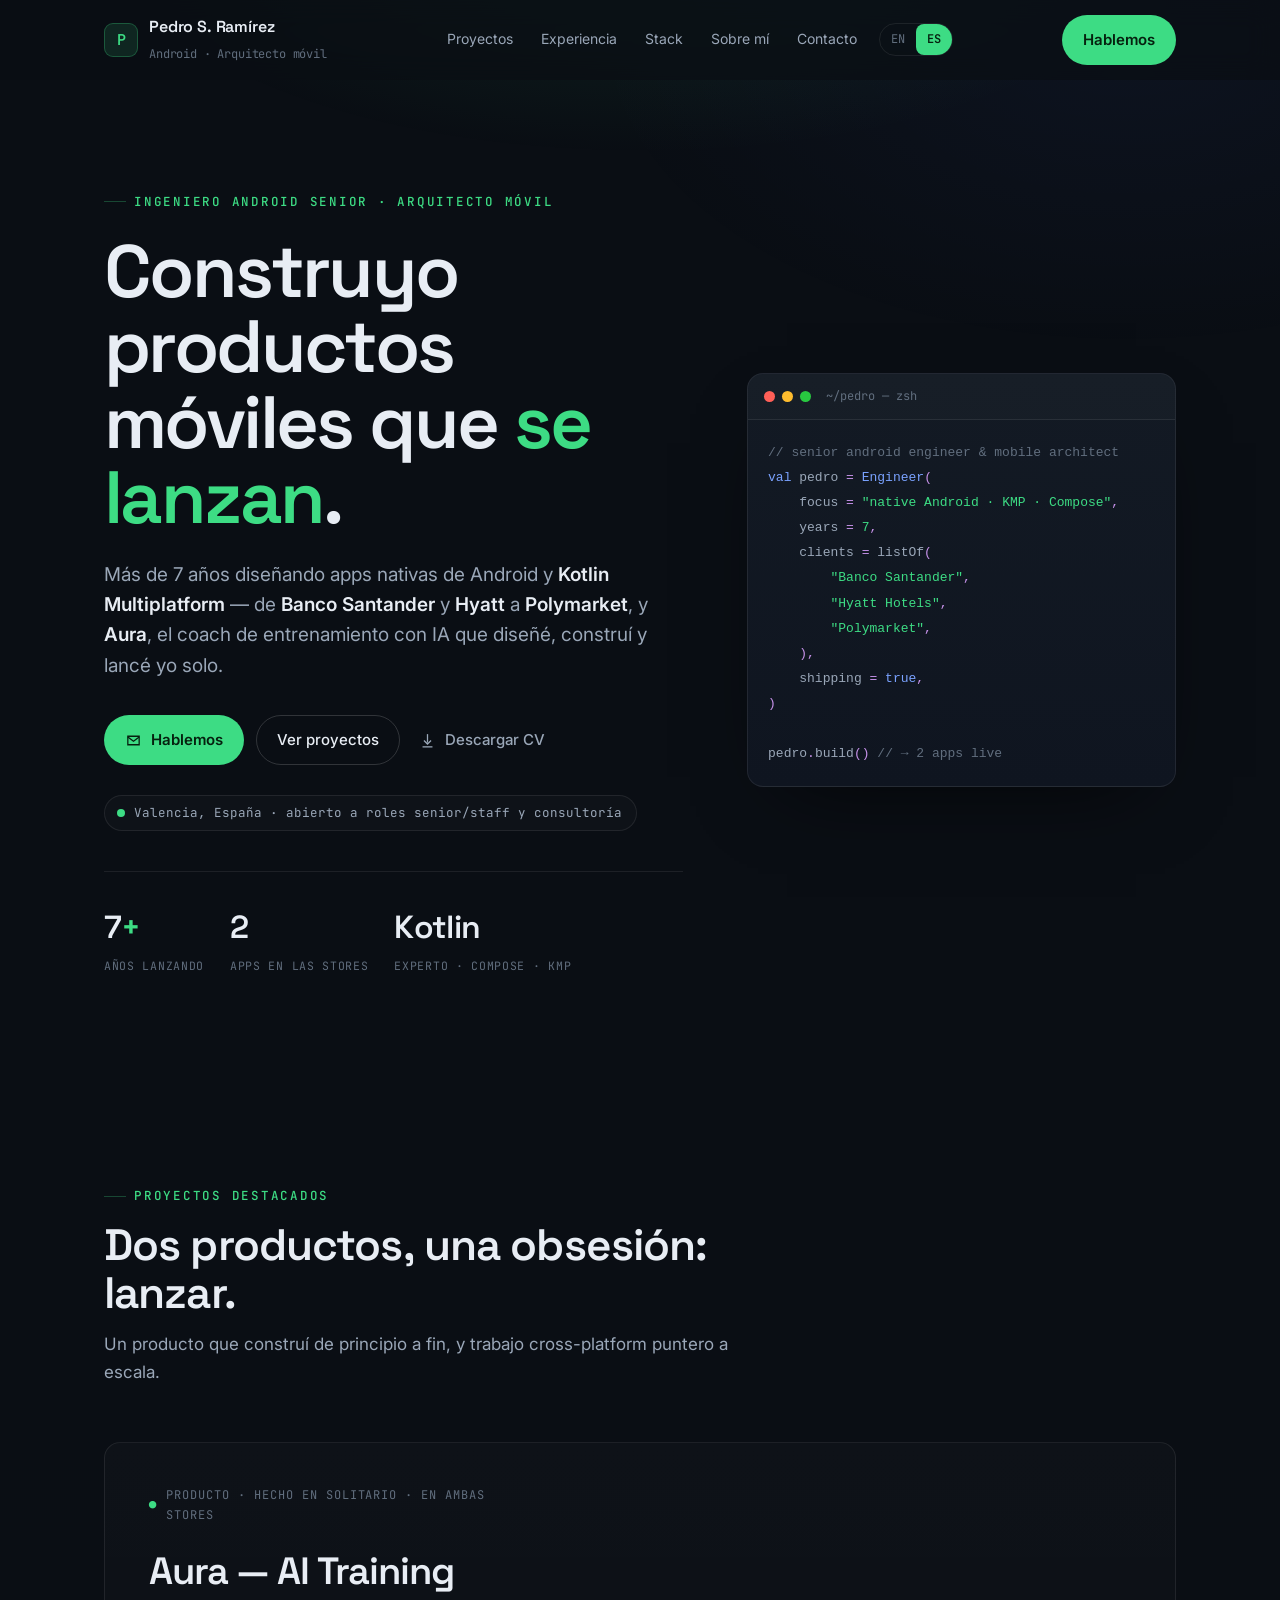
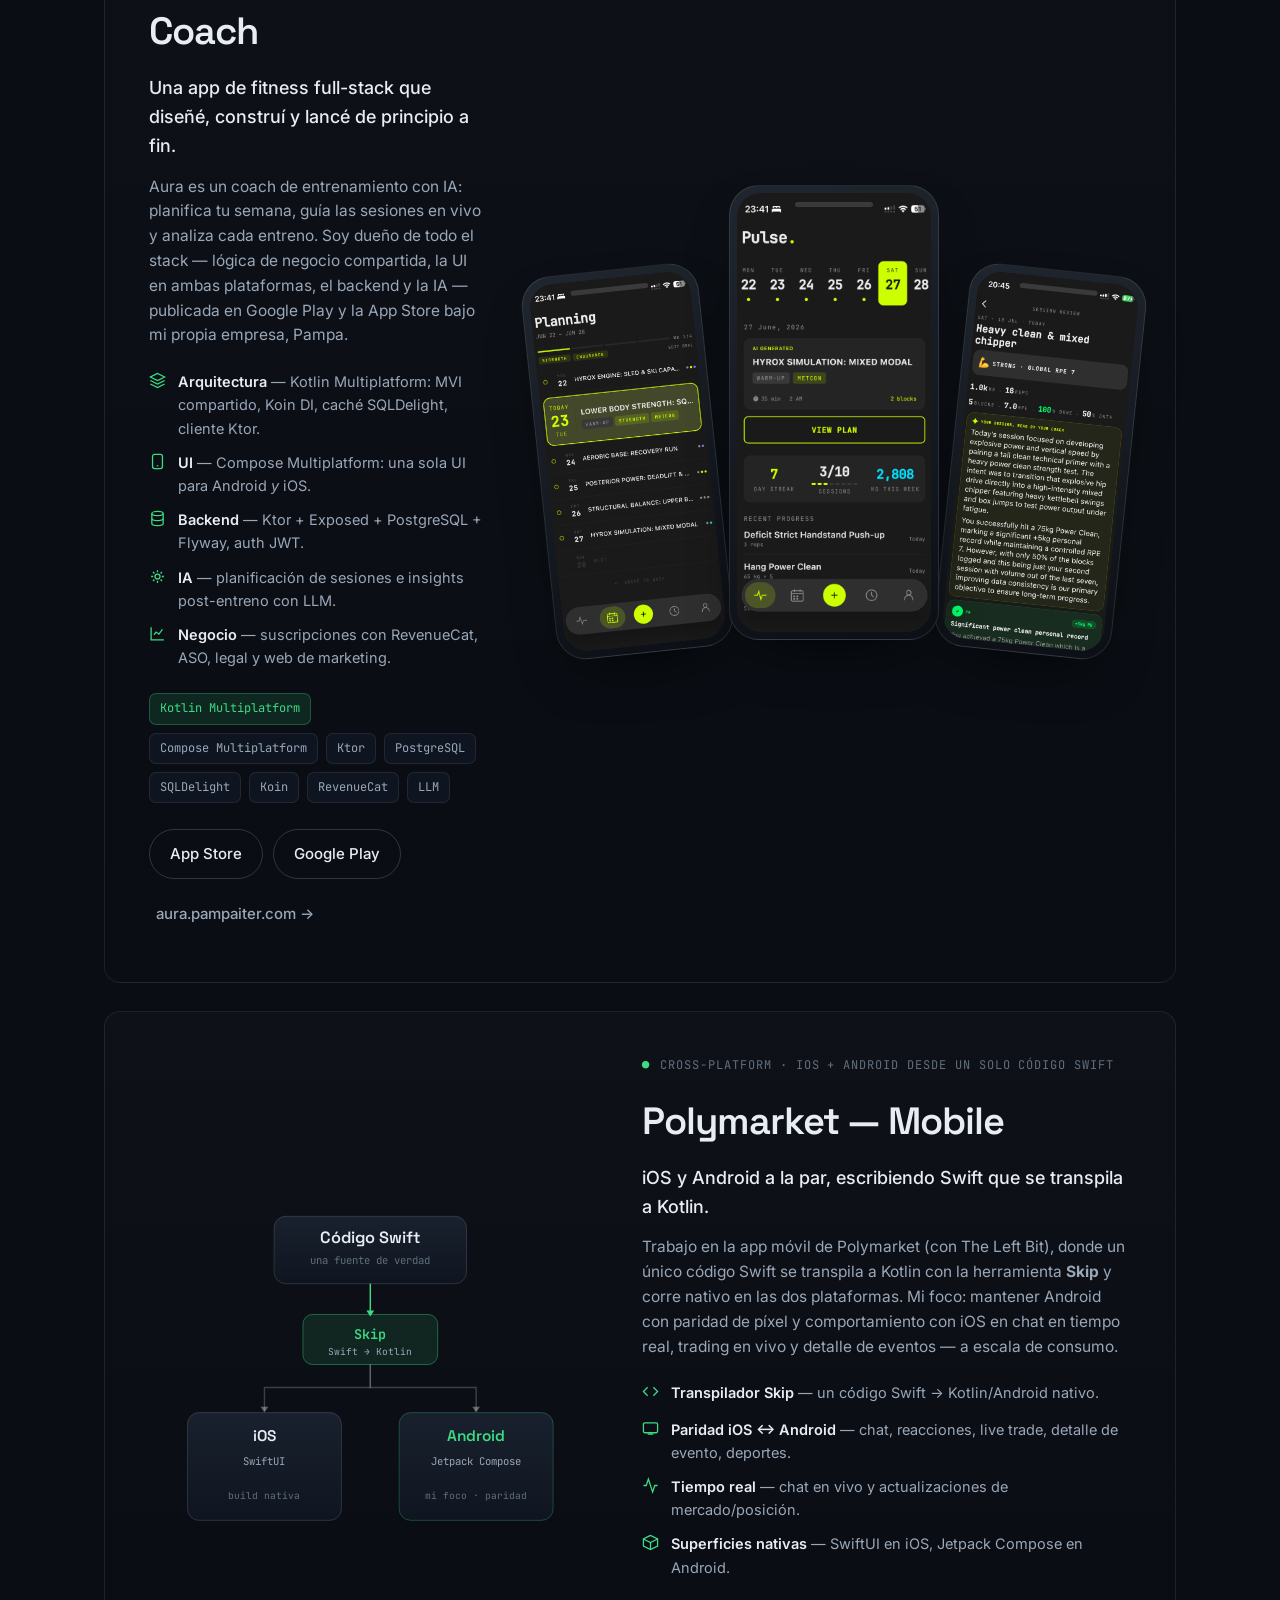
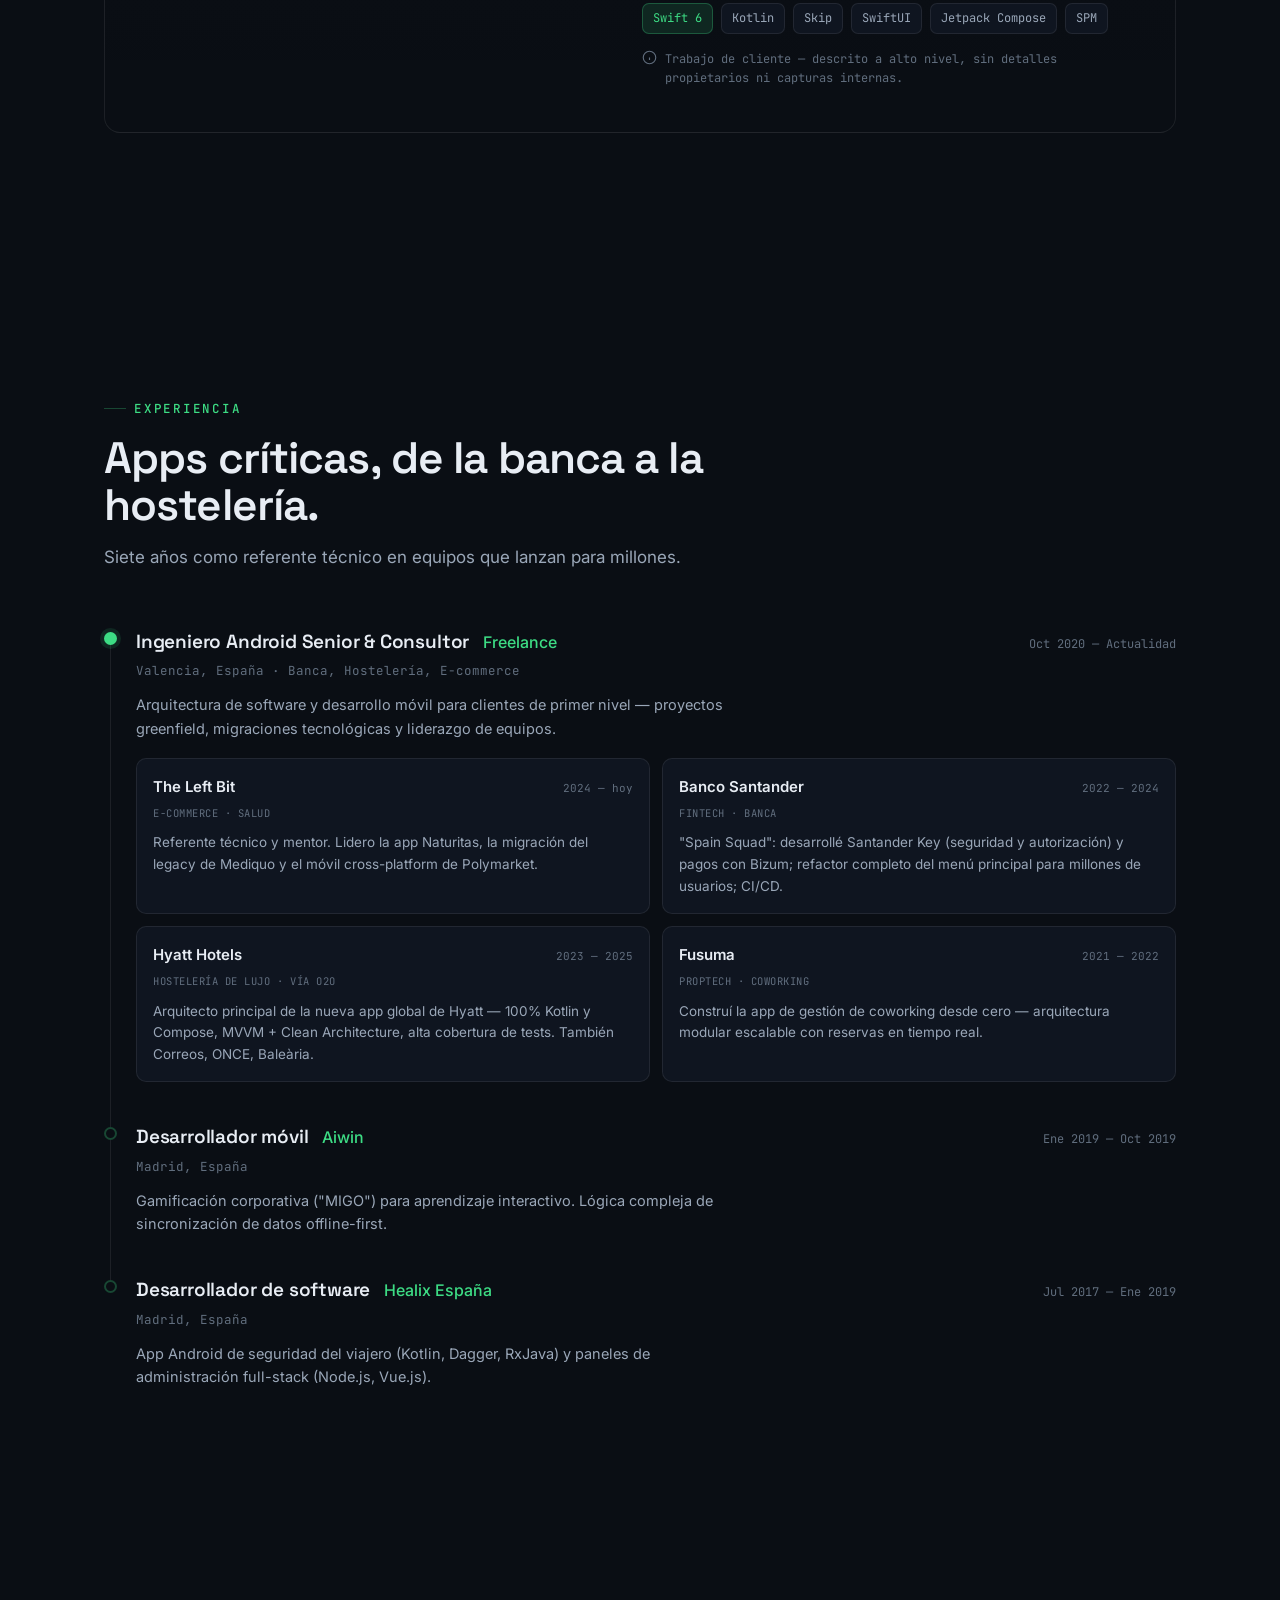
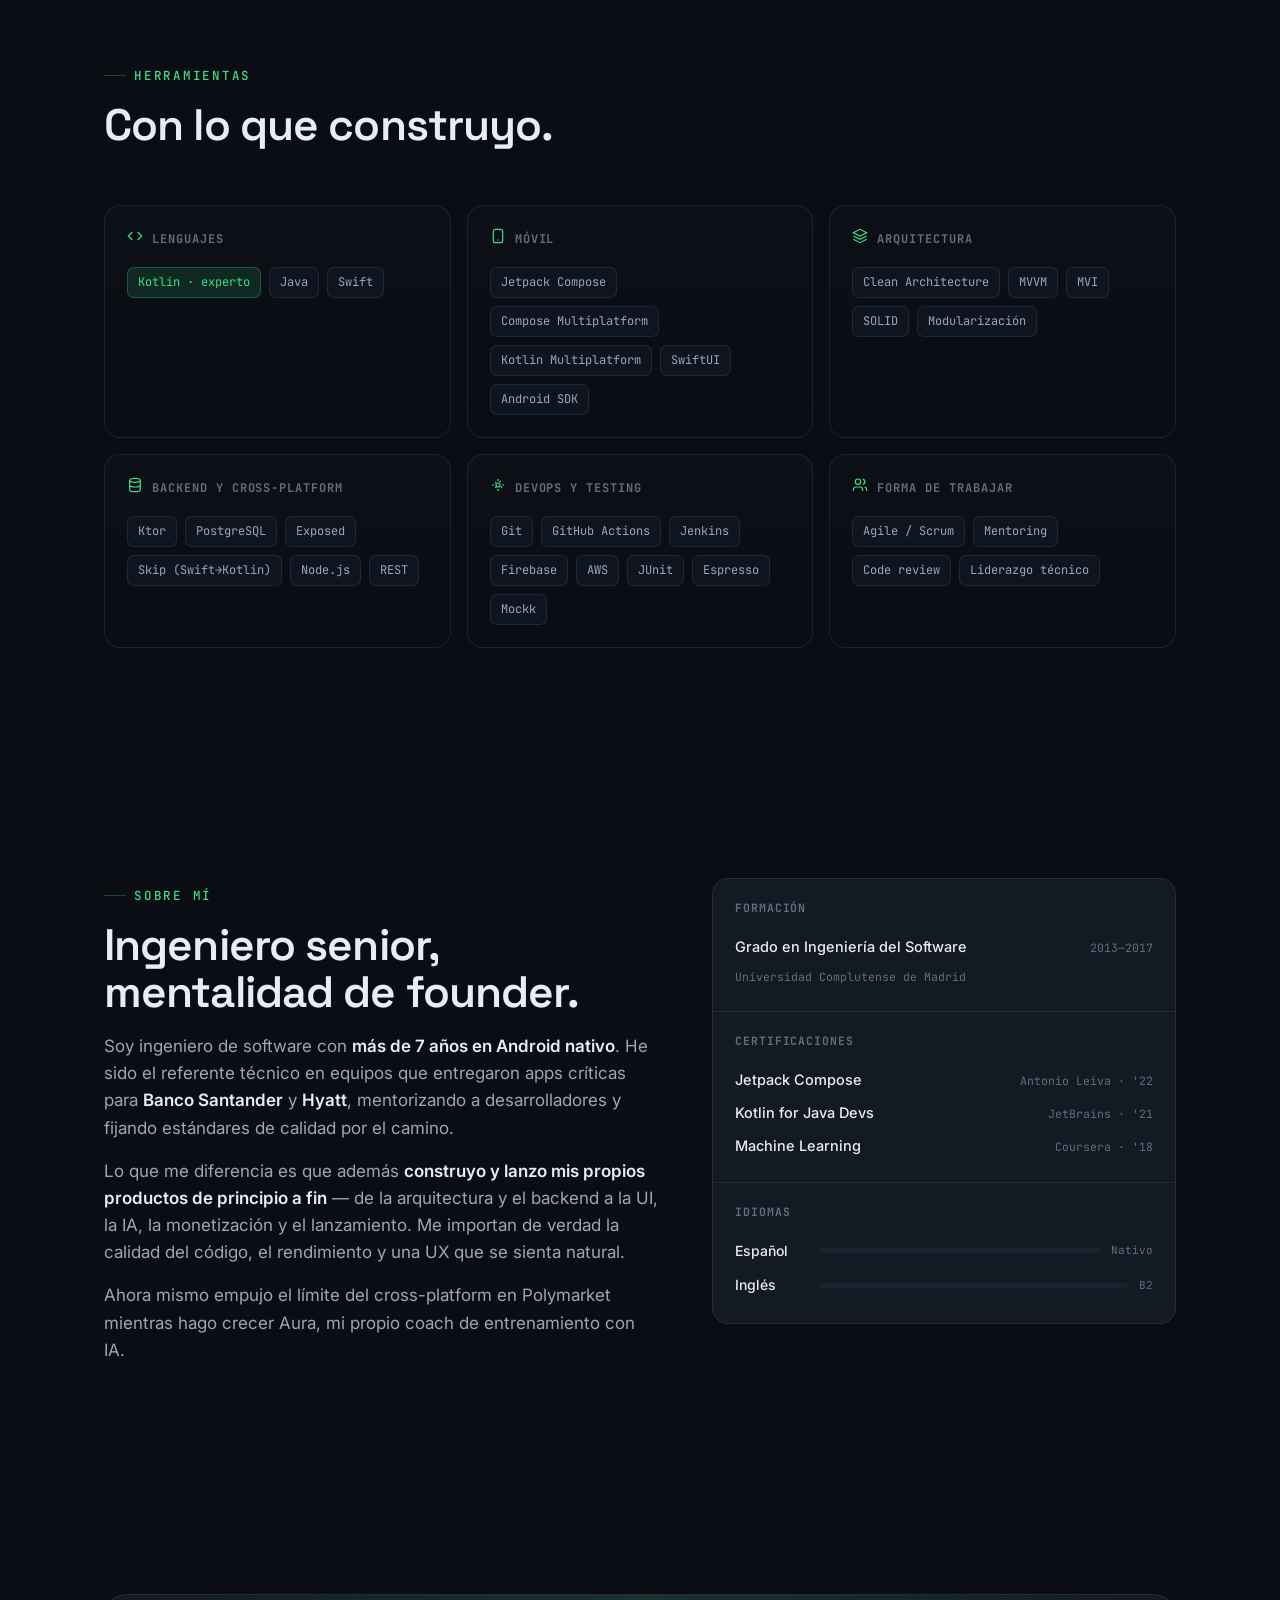
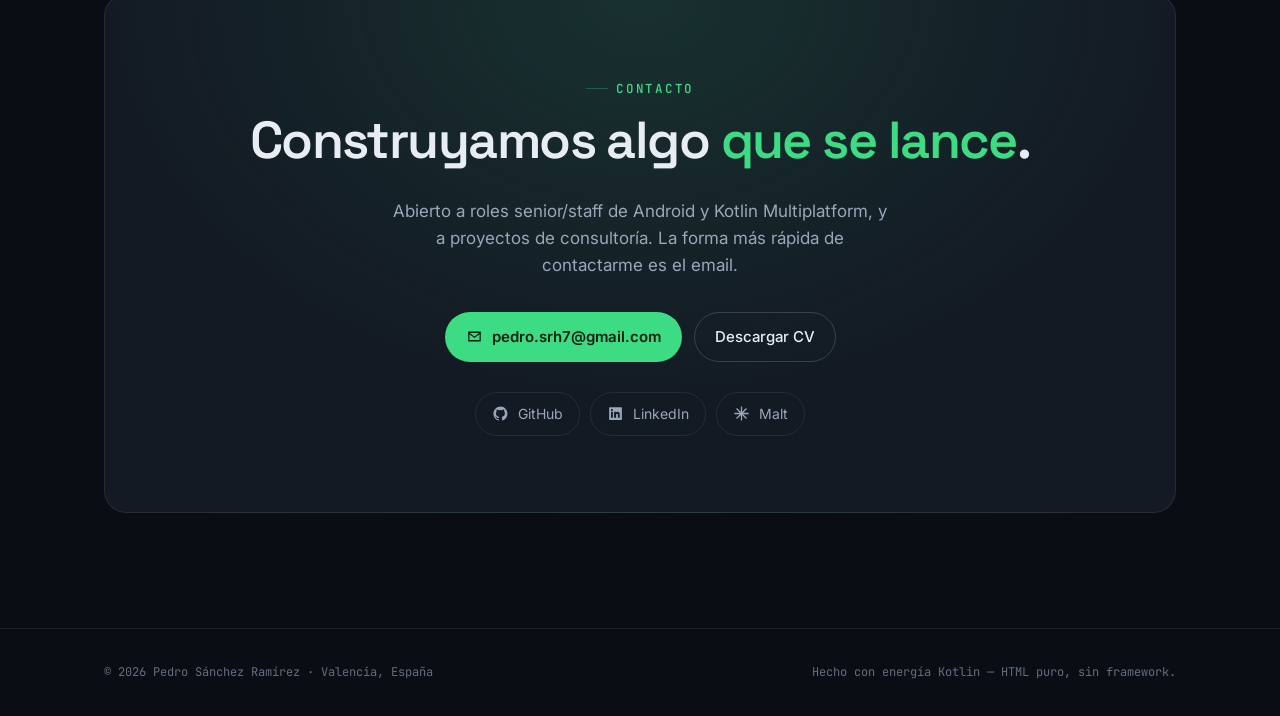
==== index.es.html @ 2f77651c "Pedro Sánchez Ramírez portfolio — bilingual EN/ES, static Co-Authored-By: Claude Opus 4.8 <noreply@a" ====
<!DOCTYPE html>
<html lang="es">
<head>
<meta charset="UTF-8" />
<meta name="viewport" content="width=device-width, initial-scale=1" />
<title>Pedro Sánchez Ramírez — Ingeniero Android Senior y Arquitecto Móvil</title>
<meta name="description" content="Ingeniero Android senior y arquitecto móvil con más de 7 años lanzando apps críticas para Banco Santander, Hyatt y Polymarket — y Aura, un coach de entrenamiento con IA construido y lanzado en solitario con Kotlin Multiplatform." />
<meta name="author" content="Pedro Sánchez Ramírez" />
<meta name="theme-color" content="#0A0E14" />
<link rel="canonical" href="https://pedro.pampaiter.com/index.es.html" />
<link rel="alternate" hreflang="en" href="https://pedro.pampaiter.com/" />
<link rel="alternate" hreflang="es" href="https://pedro.pampaiter.com/index.es.html" />
<link rel="alternate" hreflang="x-default" href="https://pedro.pampaiter.com/" />

<meta property="og:type" content="website" />
<meta property="og:title" content="Pedro Sánchez Ramírez — Ingeniero Android Senior y Arquitecto Móvil" />
<meta property="og:description" content="Más de 7 años lanzando apps nativas de Android y Kotlin Multiplatform — de Santander y Hyatt a Polymarket, y Aura, el coach con IA que construí en solitario." />
<meta property="og:url" content="https://pedro.pampaiter.com/index.es.html" />
<meta property="og:locale" content="es_ES" />
<meta property="og:locale:alternate" content="en_US" />
<meta name="twitter:card" content="summary_large_image" />
<meta name="twitter:title" content="Pedro Sánchez Ramírez — Ingeniero Android Senior y Arquitecto Móvil" />
<meta name="twitter:description" content="Más de 7 años lanzando apps nativas de Android y Kotlin Multiplatform. Ingeniero-founder detrás de Aura." />

<link rel="icon" href="data:image/svg+xml,%3Csvg xmlns='http://www.w3.org/2000/svg' viewBox='0 0 100 100'%3E%3Crect width='100' height='100' rx='24' fill='%230A0E14'/%3E%3Ctext x='50' y='70' font-family='monospace' font-size='60' font-weight='700' fill='%233DDC84' text-anchor='middle'%3EP%3C/text%3E%3C/svg%3E" />

<link rel="preconnect" href="https://fonts.googleapis.com" />
<link rel="preconnect" href="https://fonts.gstatic.com" crossorigin />
<link rel="stylesheet" href="assets/styles.css" />

<script type="application/ld+json">
{
  "@context": "https://schema.org",
  "@type": "Person",
  "name": "Pedro Sánchez Ramírez",
  "jobTitle": "Ingeniero Android Senior y Arquitecto Móvil",
  "url": "https://pedro.pampaiter.com/",
  "email": "pedro.srh7@gmail.com",
  "address": { "@type": "PostalAddress", "addressLocality": "Valencia", "addressCountry": "ES" },
  "sameAs": [
    "https://github.com/pedrosr7",
    "https://www.linkedin.com/in/pedro-s%C3%A1nchez-ram%C3%ADrez-b98422159/",
    "https://www.malt.com/profile/pedrosanchezramirez"
  ],
  "knowsAbout": ["Kotlin","Jetpack Compose","Kotlin Multiplatform","Android","Clean Architecture","Ktor"],
  "alumniOf": "Universidad Complutense de Madrid"
}
</script>
</head>
<body>

<!-- ============ NAV ============ -->
<header class="nav" id="nav">
  <div class="nav-inner">
    <a class="brand" href="#top" aria-label="Pedro Sánchez Ramírez — inicio">
      <span class="monogram">P</span>
      <span>Pedro&nbsp;S.&nbsp;Ramírez <br><span class="sub">Android · Arquitecto móvil</span></span>
    </a>
    <nav class="nav-links" id="navLinks" aria-label="Principal">
      <a href="#work">Proyectos</a>
      <a href="#experience">Experiencia</a>
      <a href="#skills">Stack</a>
      <a href="#about">Sobre mí</a>
      <a href="#contact">Contacto</a>
      <div class="lang-toggle" role="group" aria-label="Idioma">
        <a href="index.html">EN</a>
        <a href="index.es.html" class="active" aria-current="true">ES</a>
      </div>
    </nav>
    <div class="nav-cta">
      <a href="#contact" class="btn btn-primary">Hablemos</a>
      <button class="menu-btn" id="menuBtn" aria-label="Menú" aria-expanded="false" aria-controls="navLinks">
        <svg viewBox="0 0 24 24" width="24" height="24" fill="none" stroke="currentColor" stroke-width="1.8"><line x1="4" y1="7" x2="20" y2="7"/><line x1="4" y1="12" x2="20" y2="12"/><line x1="4" y1="17" x2="20" y2="17"/></svg>
      </button>
    </div>
  </div>
</header>

<main id="top">

<!-- ============ HERO ============ -->
<section class="hero container" id="hero">
  <div class="hero-grid">
    <div class="hero-copy">
      <span class="eyebrow reveal">Ingeniero Android Senior · Arquitecto móvil</span>
      <h1 class="reveal">Construyo productos móviles que <span class="accent">se lanzan</span>.</h1>
      <p class="hero-lead reveal">
        Más de 7 años diseñando apps nativas de Android y <strong>Kotlin Multiplatform</strong> —
        de <strong>Banco Santander</strong> y <strong>Hyatt</strong> a <strong>Polymarket</strong>,
        y <strong>Aura</strong>, el coach de entrenamiento con IA que diseñé, construí y lancé yo solo.
      </p>
      <div class="hero-actions reveal">
        <a href="#contact" class="btn btn-primary">
          <svg viewBox="0 0 24 24" fill="none" stroke="currentColor" stroke-width="1.8"><path d="M4 6h16v12H4z"/><path d="m4 7 8 6 8-6"/></svg>
          Hablemos
        </a>
        <a href="#work" class="btn btn-ghost">Ver proyectos</a>
        <a href="assets/pedro-sanchez-ramirez-cv.pdf" class="btn btn-text" target="_blank" rel="noopener">
          <svg viewBox="0 0 24 24" fill="none" stroke="currentColor" stroke-width="1.8"><path d="M12 3v12"/><path d="m7 12 5 5 5-5"/><path d="M5 21h14"/></svg>
          Descargar CV
        </a>
      </div>
      <div class="hero-meta reveal">
        <span class="status-chip"><span class="status-dot"></span> Valencia, España · abierto a roles senior/staff y consultoría</span>
      </div>
      <div class="stat-row reveal">
        <div class="stat"><div class="num">7<span class="u">+</span></div><div class="lbl">Años lanzando</div></div>
        <div class="stat"><div class="num">2</div><div class="lbl">Apps en las stores</div></div>
        <div class="stat"><div class="num">Kotlin</div><div class="lbl">Experto · Compose · KMP</div></div>
      </div>
    </div>

    <div class="hero-visual reveal">
      <div class="hero-card">
        <div class="bar"><i></i><i></i><i></i><span>~/pedro — zsh</span></div>
        <pre><code><span class="c">// senior android engineer &amp; mobile architect</span>
<span class="k">val</span> pedro <span class="p">=</span> <span class="k">Engineer</span><span class="p">(</span>
    focus <span class="p">=</span> <span class="s">"native Android · KMP · Compose"</span><span class="p">,</span>
    years <span class="p">=</span> <span class="s">7</span><span class="p">,</span>
    clients <span class="p">=</span> listOf<span class="p">(</span>
        <span class="s">"Banco Santander"</span><span class="p">,</span>
        <span class="s">"Hyatt Hotels"</span><span class="p">,</span>
        <span class="s">"Polymarket"</span><span class="p">,</span>
    <span class="p">)</span><span class="p">,</span>
    shipping <span class="p">=</span> <span class="k">true</span><span class="p">,</span>
<span class="p">)</span>

pedro<span class="p">.</span>build<span class="p">()</span> <span class="c">// → 2 apps live</span></code></pre>
      </div>
    </div>
  </div>
</section>

<!-- ============ WORK ============ -->
<section id="work" class="container">
  <div class="section-head reveal">
    <span class="eyebrow">Proyectos destacados</span>
    <h2 class="section-title">Dos productos, una obsesión: lanzar.</h2>
    <p class="section-subtitle">Un producto que construí de principio a fin, y trabajo cross-platform puntero a escala.</p>
  </div>

  <!-- Aura -->
  <article class="project reveal">
    <div class="project-grid">
      <div class="project-copy">
        <div class="project-label"><span class="badge">●</span> Producto · Hecho en solitario · En ambas stores</div>
        <h3>Aura — AI Training Coach</h3>
        <p class="oneliner">Una app de fitness full-stack que diseñé, construí y lancé de principio a fin.</p>
        <p class="body">
          Aura es un coach de entrenamiento con IA: planifica tu semana, guía las sesiones en vivo y
          analiza cada entreno. Soy dueño de todo el stack — lógica de negocio compartida, la UI en
          ambas plataformas, el backend y la IA — publicada en Google Play y la App Store bajo mi
          propia empresa, Pampa.
        </p>
        <ul class="highlights">
          <li><span class="ic"><svg viewBox="0 0 24 24" fill="none" stroke="currentColor" stroke-width="1.8"><path d="M12 2 2 7l10 5 10-5-10-5Z"/><path d="m2 17 10 5 10-5"/><path d="m2 12 10 5 10-5"/></svg></span><span><b>Arquitectura</b> — Kotlin Multiplatform: MVI compartido, Koin DI, caché SQLDelight, cliente Ktor.</span></li>
          <li><span class="ic"><svg viewBox="0 0 24 24" fill="none" stroke="currentColor" stroke-width="1.8"><rect x="5" y="2" width="14" height="20" rx="3"/><path d="M11 18h2"/></svg></span><span><b>UI</b> — Compose Multiplatform: una sola UI para Android <em>y</em> iOS.</span></li>
          <li><span class="ic"><svg viewBox="0 0 24 24" fill="none" stroke="currentColor" stroke-width="1.8"><ellipse cx="12" cy="5" rx="8" ry="3"/><path d="M4 5v14c0 1.7 3.6 3 8 3s8-1.3 8-3V5"/><path d="M4 12c0 1.7 3.6 3 8 3s8-1.3 8-3"/></svg></span><span><b>Backend</b> — Ktor + Exposed + PostgreSQL + Flyway, auth JWT.</span></li>
          <li><span class="ic"><svg viewBox="0 0 24 24" fill="none" stroke="currentColor" stroke-width="1.8"><path d="M12 3v3m0 12v3M3 12h3m12 0h3M5.6 5.6l2.1 2.1m8.6 8.6 2.1 2.1m0-12.8-2.1 2.1M7.7 16.3l-2.1 2.1"/><circle cx="12" cy="12" r="3.5"/></svg></span><span><b>IA</b> — planificación de sesiones e insights post-entreno con LLM.</span></li>
          <li><span class="ic"><svg viewBox="0 0 24 24" fill="none" stroke="currentColor" stroke-width="1.8"><path d="M3 3v18h18"/><path d="m7 14 3-4 4 3 5-7"/></svg></span><span><b>Negocio</b> — suscripciones con RevenueCat, ASO, legal y web de marketing.</span></li>
        </ul>
        <div class="tags">
          <span class="tag tag--accent">Kotlin Multiplatform</span>
          <span class="tag">Compose Multiplatform</span>
          <span class="tag">Ktor</span>
          <span class="tag">PostgreSQL</span>
          <span class="tag">SQLDelight</span>
          <span class="tag">Koin</span>
          <span class="tag">RevenueCat</span>
          <span class="tag">LLM</span>
        </div>
        <div class="project-links">
          <a class="btn btn-ghost" href="https://apps.apple.com/us/app/aura-ai-training-coach/id6773849897" target="_blank" rel="noopener">App Store</a>
          <a class="btn btn-ghost" href="https://play.google.com/store/apps/details?id=com.pampa.aura" target="_blank" rel="noopener">Google Play</a>
          <a class="btn btn-text" href="https://aura.pampaiter.com" target="_blank" rel="noopener">aura.pampaiter.com →</a>
        </div>
      </div>
      <div class="project-visual">
        <div class="phones">
          <div class="phone"><img src="assets/captures/aura-planning.png" alt="Pantalla de planificación semanal de Aura" loading="lazy" width="1125" height="2436" /></div>
          <div class="phone"><img src="assets/captures/aura-pulse.png" alt="Pantalla de inicio diario de Aura" loading="lazy" width="1125" height="2436" /></div>
          <div class="phone"><img src="assets/captures/aura-insights.png" alt="Pantalla de análisis de sesión con IA de Aura" loading="lazy" width="1125" height="2436" /></div>
        </div>
      </div>
    </div>
  </article>

  <!-- Polymarket -->
  <article class="project project--reverse reveal">
    <div class="project-grid">
      <div class="project-copy">
        <div class="project-label"><span class="badge">●</span> Cross-platform · iOS + Android desde un solo código Swift</div>
        <h3>Polymarket — Mobile</h3>
        <p class="oneliner">iOS y Android a la par, escribiendo Swift que se transpila a Kotlin.</p>
        <p class="body">
          Trabajo en la app móvil de Polymarket (con The Left Bit), donde un único código Swift se
          transpila a Kotlin con la herramienta <b>Skip</b> y corre nativo en las dos plataformas.
          Mi foco: mantener Android con paridad de píxel y comportamiento con iOS en chat en tiempo
          real, trading en vivo y detalle de eventos — a escala de consumo.
        </p>
        <ul class="highlights">
          <li><span class="ic"><svg viewBox="0 0 24 24" fill="none" stroke="currentColor" stroke-width="1.8"><path d="m8 6-6 6 6 6"/><path d="m16 6 6 6-6 6"/></svg></span><span><b>Transpilador Skip</b> — un código Swift → Kotlin/Android nativo.</span></li>
          <li><span class="ic"><svg viewBox="0 0 24 24" fill="none" stroke="currentColor" stroke-width="1.8"><rect x="2" y="4" width="20" height="14" rx="2"/><path d="M8 20h8M12 18v2"/></svg></span><span><b>Paridad iOS ↔ Android</b> — chat, reacciones, live trade, detalle de evento, deportes.</span></li>
          <li><span class="ic"><svg viewBox="0 0 24 24" fill="none" stroke="currentColor" stroke-width="1.8"><path d="M22 12h-4l-3 9L9 3l-3 9H2"/></svg></span><span><b>Tiempo real</b> — chat en vivo y actualizaciones de mercado/posición.</span></li>
          <li><span class="ic"><svg viewBox="0 0 24 24" fill="none" stroke="currentColor" stroke-width="1.8"><path d="M12 2 2 7v10l10 5 10-5V7L12 2Z"/><path d="M12 22V12M2 7l10 5 10-5"/></svg></span><span><b>Superficies nativas</b> — SwiftUI en iOS, Jetpack Compose en Android.</span></li>
        </ul>
        <div class="tags">
          <span class="tag tag--accent">Swift 6</span>
          <span class="tag">Kotlin</span>
          <span class="tag">Skip</span>
          <span class="tag">SwiftUI</span>
          <span class="tag">Jetpack Compose</span>
          <span class="tag">SPM</span>
        </div>
        <div class="note-inline">
          <span class="ic"><svg viewBox="0 0 24 24" fill="none" stroke="currentColor" stroke-width="1.8"><circle cx="12" cy="12" r="10"/><path d="M12 16v-4M12 8h.01"/></svg></span>
          <span>Trabajo de cliente — descrito a alto nivel, sin detalles propietarios ni capturas internas.</span>
        </div>
      </div>
      <div class="project-visual">
        <div class="pipeline">
          <svg viewBox="0 0 460 360" xmlns="http://www.w3.org/2000/svg" role="img" aria-label="Diagrama: un único código Swift transpilado por Skip a apps nativas de iOS y Android">
            <defs>
              <linearGradient id="g1" x1="0" y1="0" x2="0" y2="1">
                <stop offset="0" stop-color="#19212E"/><stop offset="1" stop-color="#0F1520"/>
              </linearGradient>
            </defs>
            <rect x="130" y="18" width="200" height="70" rx="12" fill="url(#g1)" stroke="rgba(255,255,255,0.14)"/>
            <text x="230" y="46" text-anchor="middle" fill="#E8EDF4" font-family="'Space Grotesk',sans-serif" font-weight="600" font-size="17">Código Swift</text>
            <text x="230" y="68" text-anchor="middle" fill="#616E7E" font-family="'JetBrains Mono',monospace" font-size="11">una fuente de verdad</text>
            <line x1="230" y1="88" x2="230" y2="120" stroke="#3DDC84" stroke-width="1.5"/>
            <path d="M226 116l4 6 4-6z" fill="#3DDC84"/>
            <rect x="160" y="120" width="140" height="52" rx="10" fill="rgba(61,220,132,0.10)" stroke="rgba(61,220,132,0.4)"/>
            <text x="230" y="145" text-anchor="middle" fill="#3DDC84" font-family="'JetBrains Mono',monospace" font-weight="600" font-size="14">Skip</text>
            <text x="230" y="162" text-anchor="middle" fill="#9AA7B8" font-family="'JetBrains Mono',monospace" font-size="10">Swift → Kotlin</text>
            <path d="M230 172 V196 H120 V220" fill="none" stroke="rgba(255,255,255,0.2)" stroke-width="1.5"/>
            <path d="M230 172 V196 H340 V220" fill="none" stroke="rgba(255,255,255,0.2)" stroke-width="1.5"/>
            <path d="M116 216l4 6 4-6z" fill="rgba(255,255,255,0.35)"/>
            <path d="M336 216l4 6 4-6z" fill="rgba(255,255,255,0.35)"/>
            <rect x="40" y="222" width="160" height="112" rx="12" fill="url(#g1)" stroke="rgba(255,255,255,0.14)"/>
            <text x="120" y="252" text-anchor="middle" fill="#E8EDF4" font-family="'Space Grotesk',sans-serif" font-weight="600" font-size="16">iOS</text>
            <text x="120" y="276" text-anchor="middle" fill="#9AA7B8" font-family="'JetBrains Mono',monospace" font-size="11">SwiftUI</text>
            <text x="120" y="312" text-anchor="middle" fill="#616E7E" font-family="'JetBrains Mono',monospace" font-size="10">build nativa</text>
            <rect x="260" y="222" width="160" height="112" rx="12" fill="url(#g1)" stroke="rgba(61,220,132,0.28)"/>
            <text x="340" y="252" text-anchor="middle" fill="#3DDC84" font-family="'Space Grotesk',sans-serif" font-weight="600" font-size="16">Android</text>
            <text x="340" y="276" text-anchor="middle" fill="#9AA7B8" font-family="'JetBrains Mono',monospace" font-size="11">Jetpack Compose</text>
            <text x="340" y="312" text-anchor="middle" fill="#616E7E" font-family="'JetBrains Mono',monospace" font-size="10">mi foco · paridad</text>
          </svg>
        </div>
      </div>
    </div>
  </article>
</section>

<!-- ============ EXPERIENCE ============ -->
<section id="experience" class="container">
  <div class="section-head reveal">
    <span class="eyebrow">Experiencia</span>
    <h2 class="section-title">Apps críticas, de la banca a la hostelería.</h2>
    <p class="section-subtitle">Siete años como referente técnico en equipos que lanzan para millones.</p>
  </div>

  <div class="timeline">
    <div class="tl-item current reveal">
      <div class="tl-head">
        <span class="tl-role">Ingeniero Android Senior &amp; Consultor</span>
        <span class="tl-company">Freelance</span>
        <span class="tl-date">Oct 2020 — Actualidad</span>
      </div>
      <div class="tl-meta">Valencia, España · Banca, Hostelería, E-commerce</div>
      <p class="tl-desc">Arquitectura de software y desarrollo móvil para clientes de primer nivel — proyectos greenfield, migraciones tecnológicas y liderazgo de equipos.</p>
      <div class="client-cards">
        <div class="client-card">
          <div class="cc-top"><span class="cc-name">The Left Bit</span><span class="cc-date">2024 — hoy</span></div>
          <span class="cc-sector">E-commerce · Salud</span>
          <p>Referente técnico y mentor. Lidero la app Naturitas, la migración del legacy de Mediquo y el móvil cross-platform de Polymarket.</p>
        </div>
        <div class="client-card">
          <div class="cc-top"><span class="cc-name">Banco Santander</span><span class="cc-date">2022 — 2024</span></div>
          <span class="cc-sector">Fintech · Banca</span>
          <p>"Spain Squad": desarrollé Santander Key (seguridad y autorización) y pagos con Bizum; refactor completo del menú principal para millones de usuarios; CI/CD.</p>
        </div>
        <div class="client-card">
          <div class="cc-top"><span class="cc-name">Hyatt Hotels</span><span class="cc-date">2023 — 2025</span></div>
          <span class="cc-sector">Hostelería de lujo · vía O2O</span>
          <p>Arquitecto principal de la nueva app global de Hyatt — 100% Kotlin y Compose, MVVM + Clean Architecture, alta cobertura de tests. También Correos, ONCE, Baleària.</p>
        </div>
        <div class="client-card">
          <div class="cc-top"><span class="cc-name">Fusuma</span><span class="cc-date">2021 — 2022</span></div>
          <span class="cc-sector">PropTech · Coworking</span>
          <p>Construí la app de gestión de coworking desde cero — arquitectura modular escalable con reservas en tiempo real.</p>
        </div>
      </div>
    </div>

    <div class="tl-item reveal">
      <div class="tl-head">
        <span class="tl-role">Desarrollador móvil</span>
        <span class="tl-company">Aiwin</span>
        <span class="tl-date">Ene 2019 — Oct 2019</span>
      </div>
      <div class="tl-meta">Madrid, España</div>
      <p class="tl-desc">Gamificación corporativa ("MIGO") para aprendizaje interactivo. Lógica compleja de sincronización de datos offline-first.</p>
    </div>

    <div class="tl-item reveal">
      <div class="tl-head">
        <span class="tl-role">Desarrollador de software</span>
        <span class="tl-company">Healix España</span>
        <span class="tl-date">Jul 2017 — Ene 2019</span>
      </div>
      <div class="tl-meta">Madrid, España</div>
      <p class="tl-desc">App Android de seguridad del viajero (Kotlin, Dagger, RxJava) y paneles de administración full-stack (Node.js, Vue.js).</p>
    </div>
  </div>
</section>

<!-- ============ SKILLS ============ -->
<section id="skills" class="container">
  <div class="section-head reveal">
    <span class="eyebrow">Herramientas</span>
    <h2 class="section-title">Con lo que construyo.</h2>
  </div>
  <div class="skills-grid">
    <div class="skill-group reveal">
      <h4><span class="ic"><svg viewBox="0 0 24 24" fill="none" stroke="currentColor" stroke-width="1.8"><path d="m8 6-6 6 6 6"/><path d="m16 6 6 6-6 6"/></svg></span> Lenguajes</h4>
      <div class="tags"><span class="tag tag--accent">Kotlin · experto</span><span class="tag">Java</span><span class="tag">Swift</span></div>
    </div>
    <div class="skill-group reveal">
      <h4><span class="ic"><svg viewBox="0 0 24 24" fill="none" stroke="currentColor" stroke-width="1.8"><rect x="5" y="2" width="14" height="20" rx="3"/><path d="M11 18h2"/></svg></span> Móvil</h4>
      <div class="tags"><span class="tag">Jetpack Compose</span><span class="tag">Compose Multiplatform</span><span class="tag">Kotlin Multiplatform</span><span class="tag">SwiftUI</span><span class="tag">Android SDK</span></div>
    </div>
    <div class="skill-group reveal">
      <h4><span class="ic"><svg viewBox="0 0 24 24" fill="none" stroke="currentColor" stroke-width="1.8"><path d="M12 2 2 7l10 5 10-5-10-5Z"/><path d="m2 17 10 5 10-5M2 12l10 5 10-5"/></svg></span> Arquitectura</h4>
      <div class="tags"><span class="tag">Clean Architecture</span><span class="tag">MVVM</span><span class="tag">MVI</span><span class="tag">SOLID</span><span class="tag">Modularización</span></div>
    </div>
    <div class="skill-group reveal">
      <h4><span class="ic"><svg viewBox="0 0 24 24" fill="none" stroke="currentColor" stroke-width="1.8"><ellipse cx="12" cy="5" rx="8" ry="3"/><path d="M4 5v14c0 1.7 3.6 3 8 3s8-1.3 8-3V5M4 12c0 1.7 3.6 3 8 3s8-1.3 8-3"/></svg></span> Backend y cross-platform</h4>
      <div class="tags"><span class="tag">Ktor</span><span class="tag">PostgreSQL</span><span class="tag">Exposed</span><span class="tag">Skip (Swift→Kotlin)</span><span class="tag">Node.js</span><span class="tag">REST</span></div>
    </div>
    <div class="skill-group reveal">
      <h4><span class="ic"><svg viewBox="0 0 24 24" fill="none" stroke="currentColor" stroke-width="1.8"><circle cx="12" cy="12" r="3"/><path d="M12 3v3m0 12v3m9-9h-3M6 12H3m13.2-6.2-2.1 2.1M9.9 14.1l-2.1 2.1m10.4 0-2.1-2.1M9.9 9.9 7.8 7.8"/></svg></span> DevOps y testing</h4>
      <div class="tags"><span class="tag">Git</span><span class="tag">GitHub Actions</span><span class="tag">Jenkins</span><span class="tag">Firebase</span><span class="tag">AWS</span><span class="tag">JUnit</span><span class="tag">Espresso</span><span class="tag">Mockk</span></div>
    </div>
    <div class="skill-group reveal">
      <h4><span class="ic"><svg viewBox="0 0 24 24" fill="none" stroke="currentColor" stroke-width="1.8"><path d="M16 21v-2a4 4 0 0 0-4-4H6a4 4 0 0 0-4 4v2"/><circle cx="9" cy="7" r="4"/><path d="M22 21v-2a4 4 0 0 0-3-3.87M16 3.13A4 4 0 0 1 16 11"/></svg></span> Forma de trabajar</h4>
      <div class="tags"><span class="tag">Agile / Scrum</span><span class="tag">Mentoring</span><span class="tag">Code review</span><span class="tag">Liderazgo técnico</span></div>
    </div>
  </div>
</section>

<!-- ============ ABOUT ============ -->
<section id="about" class="container">
  <div class="about-grid">
    <div class="about-text reveal">
      <span class="eyebrow">Sobre mí</span>
      <h2 class="section-title" style="margin-bottom:8px">Ingeniero senior, mentalidad de founder.</h2>
      <p>Soy ingeniero de software con <strong>más de 7 años en Android nativo</strong>. He sido el referente técnico en equipos que entregaron apps críticas para <strong>Banco Santander</strong> y <strong>Hyatt</strong>, mentorizando a desarrolladores y fijando estándares de calidad por el camino.</p>
      <p>Lo que me diferencia es que además <strong>construyo y lanzo mis propios productos de principio a fin</strong> — de la arquitectura y el backend a la UI, la IA, la monetización y el lanzamiento. Me importan de verdad la calidad del código, el rendimiento y una UX que se sienta natural.</p>
      <p>Ahora mismo empujo el límite del cross-platform en Polymarket mientras hago crecer Aura, mi propio coach de entrenamiento con IA.</p>
    </div>
    <div class="info-card reveal">
      <div class="info-block">
        <h5>Formación</h5>
        <div class="info-row"><span class="t">Grado en Ingeniería del Software</span><span class="m">2013—2017</span></div>
        <div class="info-row"><span class="m" style="text-transform:none">Universidad Complutense de Madrid</span></div>
      </div>
      <div class="info-block">
        <h5>Certificaciones</h5>
        <div class="info-row"><span class="t">Jetpack Compose</span><span class="m">Antonio Leiva · '22</span></div>
        <div class="info-row"><a class="t" href="https://www.coursera.org/account/accomplishments/verify/SP8989Y7QYTT" target="_blank" rel="noopener">Kotlin for Java Devs</a><span class="m">JetBrains · '21</span></div>
        <div class="info-row"><a class="t" href="https://www.coursera.org/account/accomplishments/certificate/NTQUQ85TD5Z5" target="_blank" rel="noopener">Machine Learning</a><span class="m">Coursera · '18</span></div>
      </div>
      <div class="info-block">
        <h5>Idiomas</h5>
        <div class="lang-bar"><span class="t">Español</span><span class="track"><span class="fill" style="width:100%"></span></span><span class="lvl">Nativo</span></div>
        <div class="lang-bar"><span class="t">Inglés</span><span class="track"><span class="fill" style="width:75%"></span></span><span class="lvl">B2</span></div>
      </div>
    </div>
  </div>
</section>

<!-- ============ CONTACT ============ -->
<section id="contact" class="container contact">
  <div class="contact-box reveal">
    <span class="eyebrow" style="justify-content:center">Contacto</span>
    <h2>Construyamos algo <span class="accent">que se lance</span>.</h2>
    <p>Abierto a roles senior/staff de Android y Kotlin Multiplatform, y a proyectos de consultoría. La forma más rápida de contactarme es el email.</p>
    <div class="contact-actions">
      <a class="btn btn-primary" href="mailto:pedro.srh7@gmail.com">
        <svg viewBox="0 0 24 24" fill="none" stroke="currentColor" stroke-width="1.8"><path d="M4 6h16v12H4z"/><path d="m4 7 8 6 8-6"/></svg>
        pedro.srh7@gmail.com
      </a>
      <a class="btn btn-ghost" href="assets/pedro-sanchez-ramirez-cv.pdf" target="_blank" rel="noopener">Descargar CV</a>
    </div>
    <div class="socials">
      <a class="social" href="https://github.com/pedrosr7" target="_blank" rel="noopener">
        <svg viewBox="0 0 24 24" fill="currentColor"><path d="M12 2C6.5 2 2 6.6 2 12.3c0 4.5 2.9 8.3 6.8 9.7.5.1.7-.2.7-.5v-1.7c-2.8.6-3.4-1.4-3.4-1.4-.5-1.2-1.1-1.5-1.1-1.5-.9-.6.1-.6.1-.6 1 .1 1.5 1 1.5 1 .9 1.6 2.4 1.1 3 .9.1-.7.4-1.1.6-1.4-2.2-.3-4.6-1.1-4.6-5 0-1.1.4-2 1-2.7-.1-.3-.4-1.3.1-2.7 0 0 .8-.3 2.7 1a9.3 9.3 0 0 1 5 0c1.9-1.3 2.7-1 2.7-1 .5 1.4.2 2.4.1 2.7.6.7 1 1.6 1 2.7 0 3.9-2.3 4.7-4.6 5 .4.3.7.9.7 1.9v2.8c0 .3.2.6.7.5 3.9-1.4 6.8-5.2 6.8-9.7C22 6.6 17.5 2 12 2Z"/></svg>
        GitHub
      </a>
      <a class="social" href="https://www.linkedin.com/in/pedro-s%C3%A1nchez-ram%C3%ADrez-b98422159/" target="_blank" rel="noopener">
        <svg viewBox="0 0 24 24" fill="currentColor"><path d="M20.4 3H3.6A.6.6 0 0 0 3 3.6v16.8a.6.6 0 0 0 .6.6h16.8a.6.6 0 0 0 .6-.6V3.6a.6.6 0 0 0-.6-.6ZM8.3 18H5.7V9.7h2.6V18ZM7 8.6a1.5 1.5 0 1 1 0-3 1.5 1.5 0 0 1 0 3Zm11 9.4h-2.6v-4c0-1-.4-1.6-1.2-1.6-.7 0-1.1.5-1.3 1-.1.2-.1.4-.1.7V18H10s0-7.5 0-8.3h2.6v1.2c.3-.5 1-1.3 2.4-1.3 1.7 0 3 1.1 3 3.6V18Z"/></svg>
        LinkedIn
      </a>
      <a class="social" href="https://www.malt.com/profile/pedrosanchezramirez" target="_blank" rel="noopener">
        <svg viewBox="0 0 24 24" fill="none" stroke="currentColor" stroke-width="1.8"><path d="M12 2v20M2 12h20M5 5l14 14M19 5 5 19"/></svg>
        Malt
      </a>
    </div>
  </div>
</section>

</main>

<footer class="footer">
  <div class="container footer-inner">
    <span class="muted">© <span id="year">2026</span> Pedro Sánchez Ramírez · Valencia, España</span>
    <span class="muted">Hecho con energía Kotlin — HTML puro, sin framework.</span>
  </div>
</footer>

<script src="assets/app.js" defer></script>
</body>
</html>
---- assets/styles.css ----
/* ============================================================
   Pedro Sánchez Ramírez — portfolio
   Design system: dark OLED, technical-premium.
   Space Grotesk (display) · Inter (body) · JetBrains Mono (labels)
   ============================================================ */

@import url('https://fonts.googleapis.com/css2?family=Space+Grotesk:wght@400;500;600;700&family=Inter:wght@400;500;600&family=JetBrains+Mono:wght@400;500;600&display=swap');

/* ---------- Tokens ---------- */
:root {
  --bg:          #0A0E14;
  --bg-elev:     #0F1520;
  --surface:     #131A24;
  --surface-2:   #19212E;
  --border:      rgba(255, 255, 255, 0.08);
  --border-strong: rgba(255, 255, 255, 0.16);

  --text:        #E8EDF4;
  --text-muted:  #9AA7B8;
  --text-dim:    #616E7E;

  --accent:      #3DDC84;   /* android-inspired green, used sparingly */
  --accent-hover:#34C476;
  --accent-soft: rgba(61, 220, 132, 0.12);
  --accent-line: rgba(61, 220, 132, 0.28);

  --font-display: 'Space Grotesk', system-ui, sans-serif;
  --font-body:    'Inter', system-ui, -apple-system, sans-serif;
  --font-mono:    'JetBrains Mono', ui-monospace, 'SF Mono', Menlo, monospace;

  --container: 1120px;
  --radius:    16px;
  --radius-sm: 10px;

  --ease: cubic-bezier(0.22, 1, 0.36, 1);
}

/* ---------- Reset / base ---------- */
*, *::before, *::after { box-sizing: border-box; margin: 0; padding: 0; }

html { scroll-behavior: smooth; -webkit-text-size-adjust: 100%; }
@media (prefers-reduced-motion: reduce) { html { scroll-behavior: auto; } }

body {
  font-family: var(--font-body);
  background: var(--bg);
  color: var(--text);
  line-height: 1.6;
  font-size: 16px;
  -webkit-font-smoothing: antialiased;
  text-rendering: optimizeLegibility;
  overflow-x: hidden;
}

/* Ambient background: faint top glow. Painted once into a fixed layer;
   kept to cheap gradients so it doesn't repaint heavily on scroll. */
body::before {
  content: "";
  position: fixed;
  inset: 0;
  z-index: -1;
  background:
    radial-gradient(70% 42% at 50% -8%, rgba(61, 220, 132, 0.10), transparent 60%),
    radial-gradient(60% 50% at 88% 4%, rgba(80, 120, 255, 0.05), transparent 70%);
  pointer-events: none;
}

a { color: inherit; text-decoration: none; }
img { max-width: 100%; display: block; }
button { font: inherit; cursor: pointer; }

::selection { background: var(--accent); color: #06210F; }

:focus-visible {
  outline: 2px solid var(--accent);
  outline-offset: 3px;
  border-radius: 4px;
}

/* ---------- Layout ---------- */
.container {
  width: 100%;
  max-width: var(--container);
  margin-inline: auto;
  padding-inline: 24px;
}

section { position: relative; padding-block: clamp(64px, 9vw, 120px); }

.section-head { margin-bottom: clamp(32px, 5vw, 56px); max-width: 640px; }

.eyebrow {
  font-family: var(--font-mono);
  font-size: 12.5px;
  font-weight: 500;
  letter-spacing: 0.14em;
  text-transform: uppercase;
  color: var(--accent);
  display: inline-flex;
  align-items: center;
  gap: 8px;
}
.eyebrow::before {
  content: "";
  width: 22px; height: 1px;
  background: var(--accent-line);
}

.section-title {
  font-family: var(--font-display);
  font-weight: 600;
  font-size: clamp(28px, 4.4vw, 44px);
  line-height: 1.08;
  letter-spacing: -0.02em;
  margin-top: 16px;
}
.section-subtitle {
  color: var(--text-muted);
  font-size: clamp(15px, 1.6vw, 17px);
  margin-top: 14px;
  max-width: 60ch;
}

/* ---------- Buttons ---------- */
.btn {
  display: inline-flex;
  align-items: center;
  gap: 9px;
  padding: 12px 20px;
  border-radius: 999px;
  font-weight: 500;
  font-size: 15px;
  border: 1px solid transparent;
  transition: transform .18s var(--ease), background .18s var(--ease),
              border-color .18s var(--ease), color .18s var(--ease);
  white-space: nowrap;
}
.btn svg { width: 17px; height: 17px; }
.btn-primary { background: var(--accent); color: #06210F; font-weight: 600; }
.btn-primary:hover { background: var(--accent-hover); transform: translateY(-2px); }
.btn-ghost { border-color: var(--border-strong); color: var(--text); }
.btn-ghost:hover { border-color: var(--accent-line); background: var(--accent-soft); transform: translateY(-2px); }
.btn-text { color: var(--text-muted); padding: 12px 6px; }
.btn-text:hover { color: var(--accent); }

/* ---------- Tags / chips ---------- */
.tags { display: flex; flex-wrap: wrap; gap: 8px; }
.tag {
  font-family: var(--font-mono);
  font-size: 12px;
  font-weight: 400;
  color: var(--text-muted);
  padding: 5px 10px;
  border: 1px solid var(--border);
  border-radius: 7px;
  background: var(--bg-elev);
  white-space: nowrap;
}
.tag--accent { color: var(--accent); border-color: var(--accent-line); background: var(--accent-soft); }

.status-chip {
  display: inline-flex;
  align-items: center;
  gap: 9px;
  font-family: var(--font-mono);
  font-size: 12.5px;
  color: var(--text-muted);
  padding: 7px 14px 7px 12px;
  border: 1px solid var(--border);
  border-radius: 999px;
  background: rgba(255,255,255,0.02);
}
.status-dot {
  width: 8px; height: 8px; border-radius: 50%;
  background: var(--accent);
  box-shadow: 0 0 0 0 rgba(61,220,132,0.6);
  animation: pulse 2.4s infinite;
}
@keyframes pulse {
  0% { box-shadow: 0 0 0 0 rgba(61,220,132,0.5); }
  70% { box-shadow: 0 0 0 7px rgba(61,220,132,0); }
  100% { box-shadow: 0 0 0 0 rgba(61,220,132,0); }
}
@media (prefers-reduced-motion: reduce) { .status-dot { animation: none; } }

/* ---------- Nav ---------- */
.nav {
  position: sticky; top: 0; z-index: 100;
  backdrop-filter: blur(14px);
  -webkit-backdrop-filter: blur(14px);
  background: rgba(10, 14, 20, 0.72);
  border-bottom: 1px solid transparent;
  transition: border-color .3s, background .3s;
}
.nav.scrolled { border-bottom-color: var(--border); }
.nav-inner {
  max-width: var(--container); margin-inline: auto;
  padding: 14px 24px;
  display: flex; align-items: center; justify-content: space-between;
  gap: 20px;
}
.brand { display: inline-flex; align-items: center; gap: 11px; font-family: var(--font-display); font-weight: 600; letter-spacing: -0.01em; }
.brand .monogram {
  width: 34px; height: 34px; border-radius: 9px;
  display: grid; place-items: center;
  border: 1px solid var(--accent-line);
  background: var(--accent-soft);
  color: var(--accent);
  font-family: var(--font-mono); font-weight: 600; font-size: 15px;
}
.brand span.sub { color: var(--text-dim); font-family: var(--font-mono); font-size: 12px; font-weight: 400; }

.nav-links { display: flex; align-items: center; gap: 4px; }
.nav-links a {
  color: var(--text-muted); font-size: 14px; padding: 8px 12px; border-radius: 8px;
  transition: color .18s, background .18s;
}
.nav-links a:hover { color: var(--text); background: rgba(255,255,255,0.04); }

.lang-toggle { display: inline-flex; border: 1px solid var(--border); border-radius: 999px; overflow: hidden; margin-left: 6px; }
.lang-toggle a { padding: 6px 11px; font-family: var(--font-mono); font-size: 12px; color: var(--text-dim); transition: color .18s, background .18s; }
.lang-toggle a.active { color: #06210F; background: var(--accent); font-weight: 600; }
.lang-toggle a:not(.active):hover { color: var(--text); }

.nav-cta { display: inline-flex; align-items: center; gap: 12px; }
.menu-btn { display: none; background: none; border: 0; color: var(--text); width: 40px; height: 40px; }

/* ---------- Hero ---------- */
.hero { padding-top: clamp(56px, 9vw, 104px); padding-bottom: clamp(48px, 7vw, 88px); }
.hero-grid { display: grid; grid-template-columns: 1.35fr 1fr; gap: clamp(32px, 5vw, 72px); align-items: center; }

.hero h1 {
  font-family: var(--font-display);
  font-weight: 600;
  font-size: clamp(38px, 6.6vw, 74px);
  line-height: 1.02;
  letter-spacing: -0.035em;
  margin: 22px 0 0;
}
.hero h1 .accent { color: var(--accent); }
.hero-lead {
  color: var(--text-muted);
  font-size: clamp(16px, 1.9vw, 19px);
  line-height: 1.6;
  margin-top: 24px;
  max-width: 54ch;
}
.hero-lead strong { color: var(--text); font-weight: 600; }
.hero-actions { display: flex; flex-wrap: wrap; gap: 12px; align-items: center; margin-top: 34px; }
.hero-meta { margin-top: 30px; display: flex; flex-wrap: wrap; gap: 10px 26px; align-items: center; }

.stat-row { display: flex; flex-wrap: wrap; gap: 26px; margin-top: 40px; padding-top: 30px; border-top: 1px solid var(--border); }
.stat .num { font-family: var(--font-display); font-weight: 600; font-size: clamp(24px, 3vw, 32px); letter-spacing: -0.02em; }
.stat .num .u { color: var(--accent); }
.stat .lbl { font-family: var(--font-mono); font-size: 11.5px; letter-spacing: 0.06em; text-transform: uppercase; color: var(--text-dim); margin-top: 4px; }

/* Hero visual: terminal-style card */
.hero-card {
  border: 1px solid var(--border);
  border-radius: var(--radius);
  background: linear-gradient(180deg, var(--surface), var(--bg-elev));
  overflow: hidden;
  box-shadow: 0 30px 80px -40px rgba(0,0,0,0.8);
}
.hero-card .bar { display: flex; align-items: center; gap: 7px; padding: 13px 16px; border-bottom: 1px solid var(--border); background: rgba(255,255,255,0.015); }
.hero-card .bar i { width: 11px; height: 11px; border-radius: 50%; background: #2b3340; display: inline-block; }
.hero-card .bar i:first-child { background: #ff5f57; }
.hero-card .bar i:nth-child(2) { background: #febc2e; }
.hero-card .bar i:nth-child(3) { background: #28c840; }
.hero-card .bar span { margin-left: 8px; font-family: var(--font-mono); font-size: 12px; color: var(--text-dim); }
.hero-card pre {
  font-family: var(--font-mono);
  font-size: 13px;
  line-height: 1.85;
  padding: 20px;
  overflow-x: auto;
  color: var(--text-muted);
}
.hero-card pre .k { color: #7aa2ff; }        /* keyword */
.hero-card pre .s { color: var(--accent); }   /* string / value */
.hero-card pre .c { color: var(--text-dim); } /* comment */
.hero-card pre .p { color: #c792ea; }         /* punctuation-ish */

/* ---------- Projects (case studies) ---------- */
.project {
  border: 1px solid var(--border);
  border-radius: var(--radius);
  background: linear-gradient(180deg, rgba(255,255,255,0.018), transparent);
  padding: clamp(24px, 3.4vw, 44px);
  margin-bottom: 28px;
  transition: border-color .3s var(--ease);
}
.project:hover { border-color: var(--border-strong); }
.project-grid { display: grid; grid-template-columns: 1.05fr 0.95fr; gap: clamp(28px, 4vw, 56px); align-items: center; }
.project--reverse .project-grid { grid-template-columns: 0.95fr 1.05fr; }
.project--reverse .project-visual { order: -1; }

.project-label { display: flex; align-items: center; gap: 10px; font-family: var(--font-mono); font-size: 12px; letter-spacing: 0.08em; text-transform: uppercase; color: var(--text-dim); }
.project-label .badge { color: var(--accent); }
.project h3 { font-family: var(--font-display); font-weight: 600; font-size: clamp(26px, 3.4vw, 38px); letter-spacing: -0.025em; margin: 16px 0 0; }
.project .oneliner { color: var(--text); font-size: clamp(16px, 1.8vw, 18px); margin-top: 12px; font-weight: 500; }
.project p.body { color: var(--text-muted); margin-top: 14px; font-size: 15.5px; }

.highlights { list-style: none; margin-top: 22px; display: grid; gap: 11px; }
.highlights li { display: flex; gap: 12px; font-size: 14.5px; color: var(--text-muted); }
.highlights li b { color: var(--text); font-weight: 600; }
.highlights li .ic { color: var(--accent); flex-shrink: 0; margin-top: 2px; }
.highlights li .ic svg { width: 17px; height: 17px; }

.project .tags { margin-top: 24px; }
.project-links { display: flex; flex-wrap: wrap; gap: 10px; margin-top: 26px; }

/* Aura phones */
.phones { display: flex; justify-content: center; align-items: flex-end; gap: 14px; perspective: 1400px; }
.phone {
  --w: 210px;
  width: var(--w);
  aspect-ratio: 1125 / 2436;
  border-radius: 30px;
  padding: 7px;
  background: linear-gradient(160deg, #20262f, #0c0f15);
  border: 1px solid rgba(255,255,255,0.10);
  box-shadow: 0 26px 60px -28px rgba(0,0,0,0.9);
  position: relative;
  transition: transform .5s var(--ease);
}
.phone::after { content:""; position:absolute; top:16px; left:50%; transform:translateX(-50%); width:78px; height:5px; border-radius:3px; background:rgba(255,255,255,0.14); z-index:2; }
.phone img { width: 100%; height: 100%; object-fit: cover; border-radius: 24px; }
.phones .phone:nth-child(1) { --w: 178px; transform: rotate(-6deg) translateY(14px); z-index:1; }
.phones .phone:nth-child(2) { z-index: 3; }
.phones .phone:nth-child(3) { --w: 178px; transform: rotate(6deg) translateY(14px); z-index:1; }
.project:hover .phones .phone:nth-child(1) { transform: rotate(-8deg) translateY(6px); }
.project:hover .phones .phone:nth-child(3) { transform: rotate(8deg) translateY(6px); }

/* Polymarket pipeline diagram wrapper */
.pipeline { width: 100%; }
.pipeline svg { width: 100%; height: auto; display: block; }
.note-inline { margin-top: 16px; font-family: var(--font-mono); font-size: 12px; color: var(--text-dim); display: flex; gap: 8px; align-items: flex-start; }
.note-inline .ic { color: var(--text-dim); flex-shrink: 0; }
.note-inline .ic svg { width: 15px; height: 15px; }

/* ---------- Experience timeline ---------- */
.timeline { position: relative; margin-top: 8px; }
.tl-item { position: relative; padding-left: 32px; padding-bottom: 40px; }
.tl-item::before { content:""; position:absolute; left: 6px; top: 6px; bottom: -6px; width: 1px; background: var(--border); }
.tl-item:last-child::before { display: none; }
.tl-item::after { content:""; position:absolute; left: 0; top: 5px; width: 13px; height: 13px; border-radius: 50%; background: var(--bg); border: 2px solid var(--accent-line); }
.tl-item.current::after { background: var(--accent); border-color: var(--accent); box-shadow: 0 0 0 4px var(--accent-soft); }

.tl-head { display: flex; flex-wrap: wrap; align-items: baseline; gap: 6px 14px; }
.tl-role { font-family: var(--font-display); font-weight: 600; font-size: 19px; letter-spacing: -0.01em; }
.tl-company { color: var(--accent); font-weight: 500; }
.tl-date { font-family: var(--font-mono); font-size: 12px; color: var(--text-dim); margin-left: auto; white-space: nowrap; }
.tl-meta { font-family: var(--font-mono); font-size: 12.5px; color: var(--text-dim); margin-top: 4px; }
.tl-desc { color: var(--text-muted); font-size: 14.5px; margin-top: 12px; max-width: 68ch; }

.client-cards { display: grid; grid-template-columns: repeat(2, 1fr); gap: 12px; margin-top: 18px; }
.client-card { border: 1px solid var(--border); border-radius: var(--radius-sm); padding: 16px; background: var(--bg-elev); transition: border-color .25s; }
.client-card:hover { border-color: var(--border-strong); }
.client-card .cc-top { display: flex; align-items: baseline; justify-content: space-between; gap: 10px; }
.client-card .cc-name { font-weight: 600; font-size: 15px; }
.client-card .cc-sector { font-family: var(--font-mono); font-size: 10.5px; letter-spacing: 0.05em; text-transform: uppercase; color: var(--text-dim); }
.client-card .cc-date { font-family: var(--font-mono); font-size: 11px; color: var(--text-dim); white-space: nowrap; }
.client-card p { color: var(--text-muted); font-size: 13.5px; margin-top: 8px; }

/* ---------- Skills ---------- */
.skills-grid { display: grid; grid-template-columns: repeat(3, 1fr); gap: 16px; }
.skill-group { border: 1px solid var(--border); border-radius: var(--radius); padding: 22px; background: linear-gradient(180deg, rgba(255,255,255,0.015), transparent); }
.skill-group h4 { font-family: var(--font-mono); font-size: 12px; letter-spacing: 0.08em; text-transform: uppercase; color: var(--text-dim); display: flex; align-items: center; gap: 9px; }
.skill-group h4 .ic { color: var(--accent); }
.skill-group h4 .ic svg { width: 16px; height: 16px; }
.skill-group .tags { margin-top: 16px; }

/* ---------- About + Education ---------- */
.about-grid { display: grid; grid-template-columns: 1.2fr 1fr; gap: clamp(28px, 4vw, 56px); align-items: start; }
.about-text p { color: var(--text-muted); font-size: clamp(15px, 1.7vw, 17px); margin-top: 16px; }
.about-text p:first-child { margin-top: 0; }
.about-text strong { color: var(--text); font-weight: 600; }

.info-card { border: 1px solid var(--border); border-radius: var(--radius); background: var(--surface); overflow: hidden; }
.info-block { padding: 20px 22px; border-bottom: 1px solid var(--border); }
.info-block:last-child { border-bottom: 0; }
.info-block h5 { font-family: var(--font-mono); font-size: 11.5px; letter-spacing: 0.08em; text-transform: uppercase; color: var(--text-dim); margin-bottom: 12px; }
.info-row { display: flex; justify-content: space-between; gap: 14px; align-items: baseline; padding: 5px 0; }
.info-row .t { font-weight: 500; font-size: 14.5px; }
.info-row .m { font-family: var(--font-mono); font-size: 11.5px; color: var(--text-dim); white-space: nowrap; }
.info-row a.t:hover { color: var(--accent); }
.lang-bar { display: flex; align-items: center; gap: 10px; padding: 6px 0; }
.lang-bar .t { font-weight: 500; font-size: 14px; min-width: 74px; }
.lang-bar .track { flex: 1; height: 5px; border-radius: 3px; background: var(--surface-2); overflow: hidden; }
.lang-bar .fill { height: 100%; background: var(--accent); border-radius: 3px; }
.lang-bar .lvl { font-family: var(--font-mono); font-size: 11px; color: var(--text-dim); }

/* ---------- Contact ---------- */
.contact { text-align: center; }
.contact-box {
  border: 1px solid var(--border);
  border-radius: calc(var(--radius) * 1.4);
  background:
    radial-gradient(90% 140% at 50% 0%, var(--accent-soft), transparent 55%),
    var(--surface);
  padding: clamp(40px, 6vw, 76px) 24px;
}
.contact h2 { font-family: var(--font-display); font-weight: 600; font-size: clamp(30px, 5vw, 52px); letter-spacing: -0.03em; }
.contact h2 .accent { color: var(--accent); }
.contact p { color: var(--text-muted); max-width: 46ch; margin: 16px auto 0; font-size: clamp(15px, 1.7vw, 17px); }
.contact-actions { display: flex; flex-wrap: wrap; gap: 12px; justify-content: center; margin-top: 32px; }
.socials { display: flex; flex-wrap: wrap; gap: 10px; justify-content: center; margin-top: 30px; }
.social {
  display: inline-flex; align-items: center; gap: 9px;
  padding: 10px 16px; border: 1px solid var(--border); border-radius: 999px;
  font-size: 14px; color: var(--text-muted);
  transition: color .2s, border-color .2s, transform .2s;
}
.social svg { width: 17px; height: 17px; }
.social:hover { color: var(--accent); border-color: var(--accent-line); transform: translateY(-2px); }

/* ---------- Footer ---------- */
.footer { border-top: 1px solid var(--border); padding-block: 34px; }
.footer-inner { display: flex; flex-wrap: wrap; gap: 14px; align-items: center; justify-content: space-between; }
.footer .muted { color: var(--text-dim); font-family: var(--font-mono); font-size: 12px; }
.footer a.muted:hover { color: var(--text-muted); }

/* ---------- Scroll reveal ---------- */
.reveal { opacity: 0; transform: translateY(16px); transition: opacity .7s var(--ease), transform .7s var(--ease); }
.reveal.in { opacity: 1; transform: none; }
@media (prefers-reduced-motion: reduce) {
  .reveal { opacity: 1; transform: none; transition: none; }
}

/* ---------- Responsive ---------- */
@media (max-width: 900px) {
  .hero-grid { grid-template-columns: 1fr; }
  .hero-card { max-width: 480px; }
  .project-grid, .project--reverse .project-grid { grid-template-columns: 1fr; }
  .project--reverse .project-visual { order: 0; }
  .project-visual { margin-top: 8px; }
  .about-grid { grid-template-columns: 1fr; }
  .skills-grid { grid-template-columns: repeat(2, 1fr); }

  /* Collapse primary nav into a hamburger menu before it gets cramped */
  .nav-links { display: none; }
  .nav-links.open {
    display: flex; flex-direction: column; align-items: stretch;
    position: absolute; top: 100%; left: 0; right: 0;
    background: var(--bg-elev); border-bottom: 1px solid var(--border);
    padding: 12px 16px; gap: 2px;
  }
  .nav-links.open a { padding: 12px; }
  .nav-links.open .lang-toggle { margin: 8px 0 0; align-self: flex-start; }
  .menu-btn { display: grid; place-items: center; }
}
@media (max-width: 680px) {
  /* Trim the nav to brand + hamburger; the hero and menu carry the CTAs */
  .nav-cta .btn-primary { display: none; }
  .brand br { display: none; }
  .brand .sub { display: none; }
  .brand { font-size: 16px; }

  .skills-grid { grid-template-columns: 1fr; }
  .client-cards { grid-template-columns: 1fr; }
  .tl-date { margin-left: 0; width: 100%; }
  .stat-row { gap: 20px; }
  .phone { --w: 150px !important; }
  .phones .phone:nth-child(1), .phones .phone:nth-child(3) { --w: 128px !important; }
}
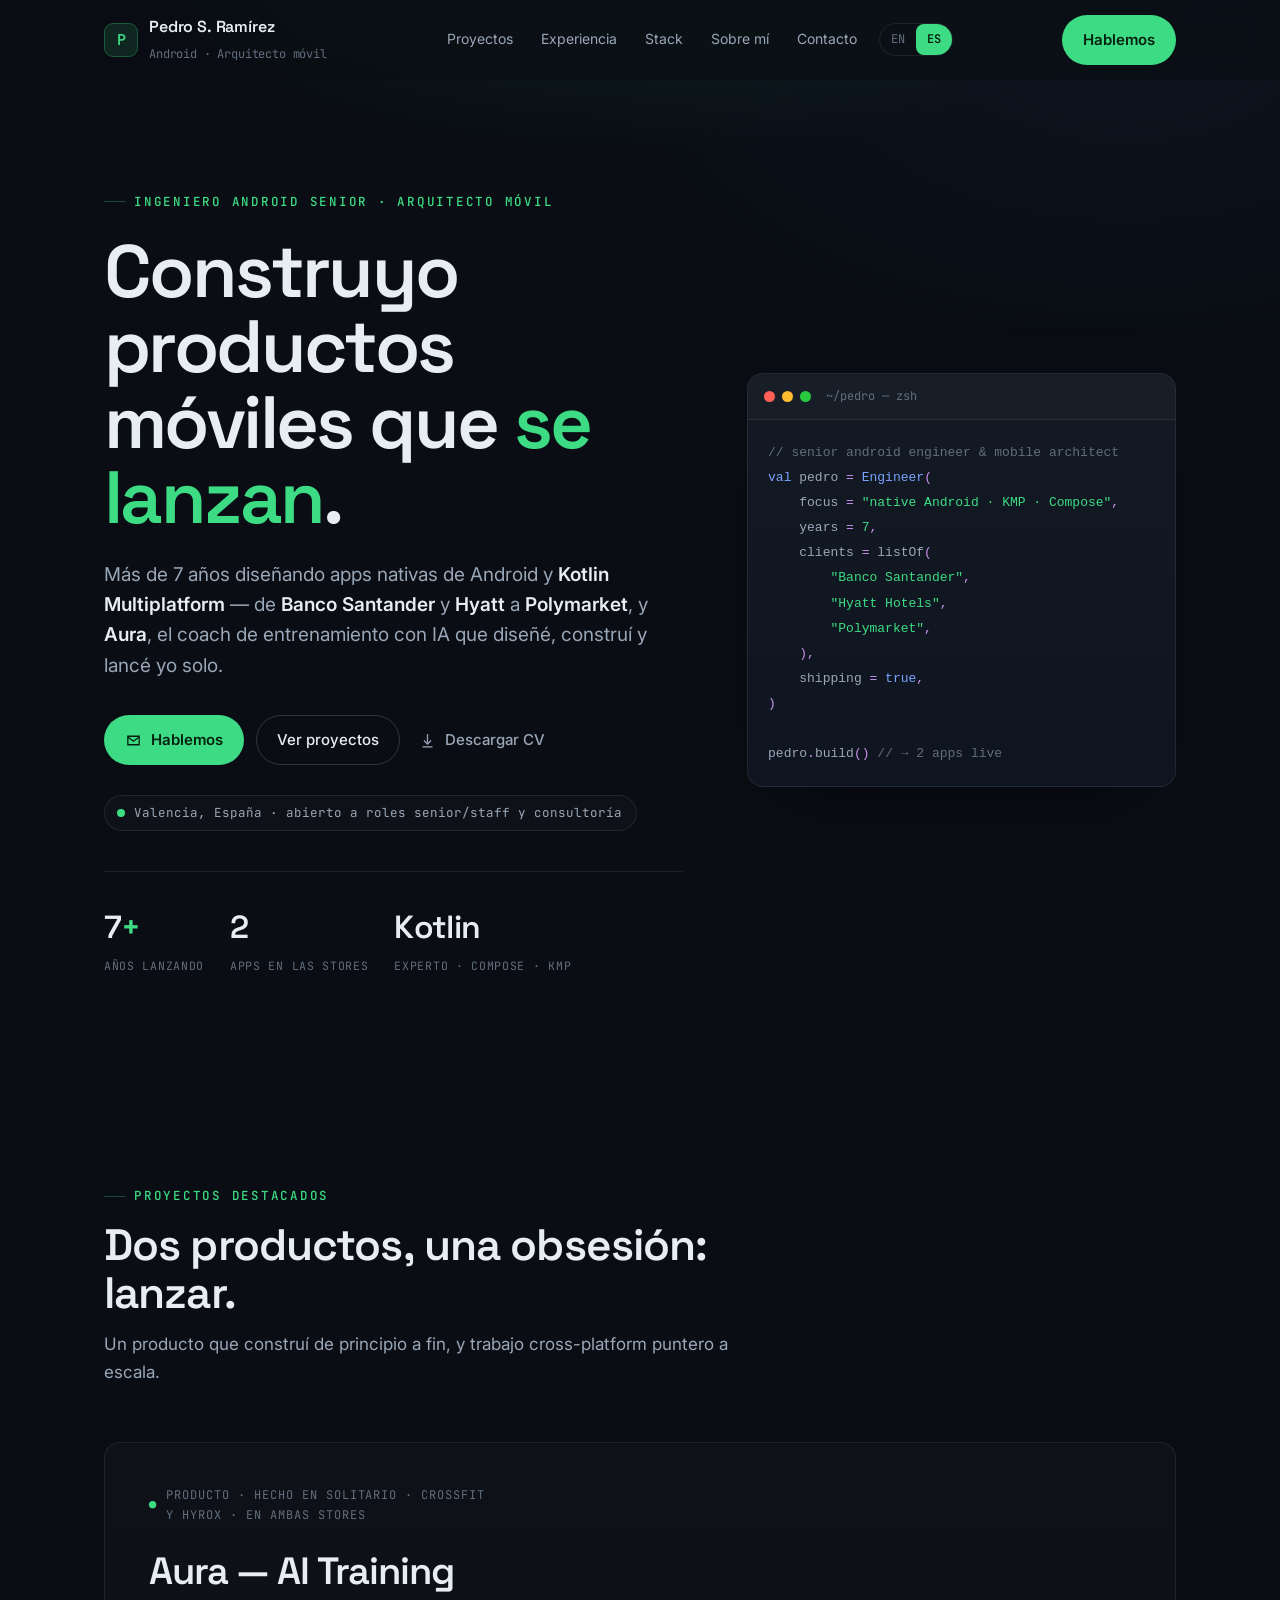
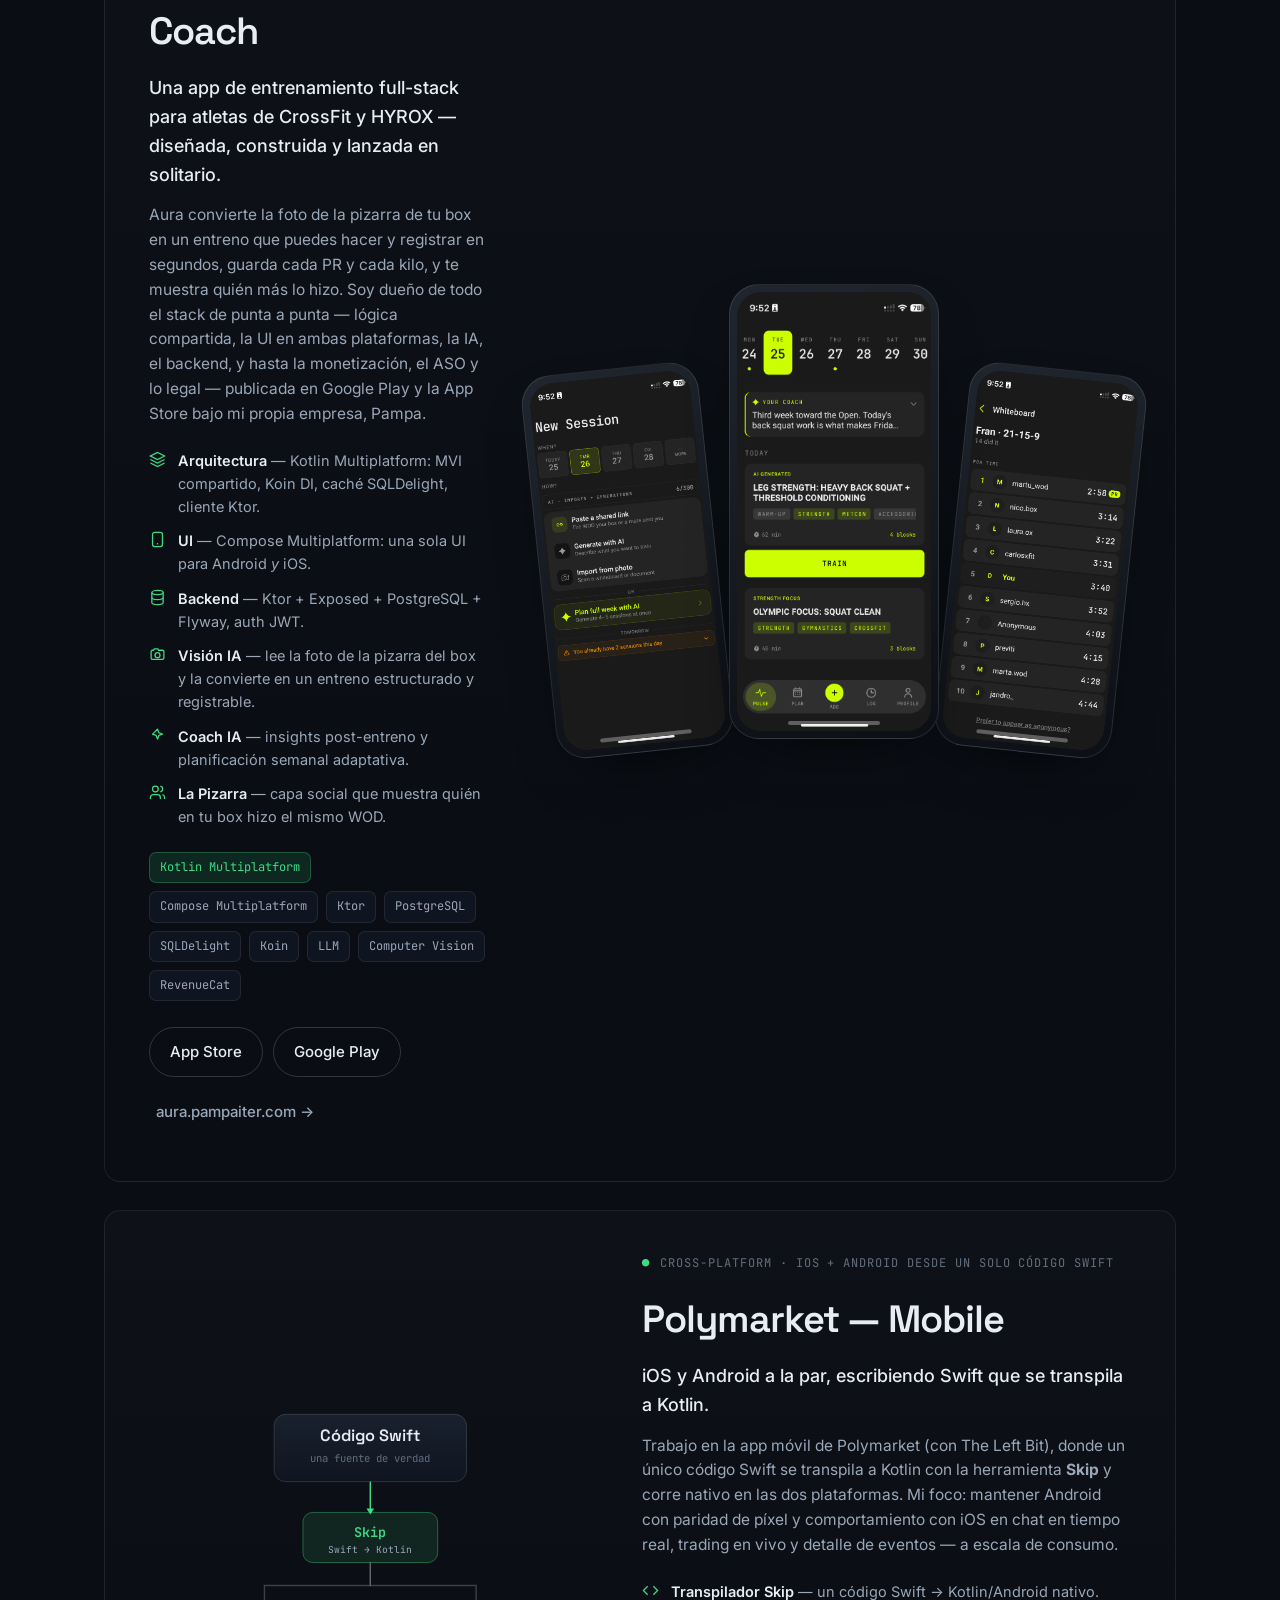
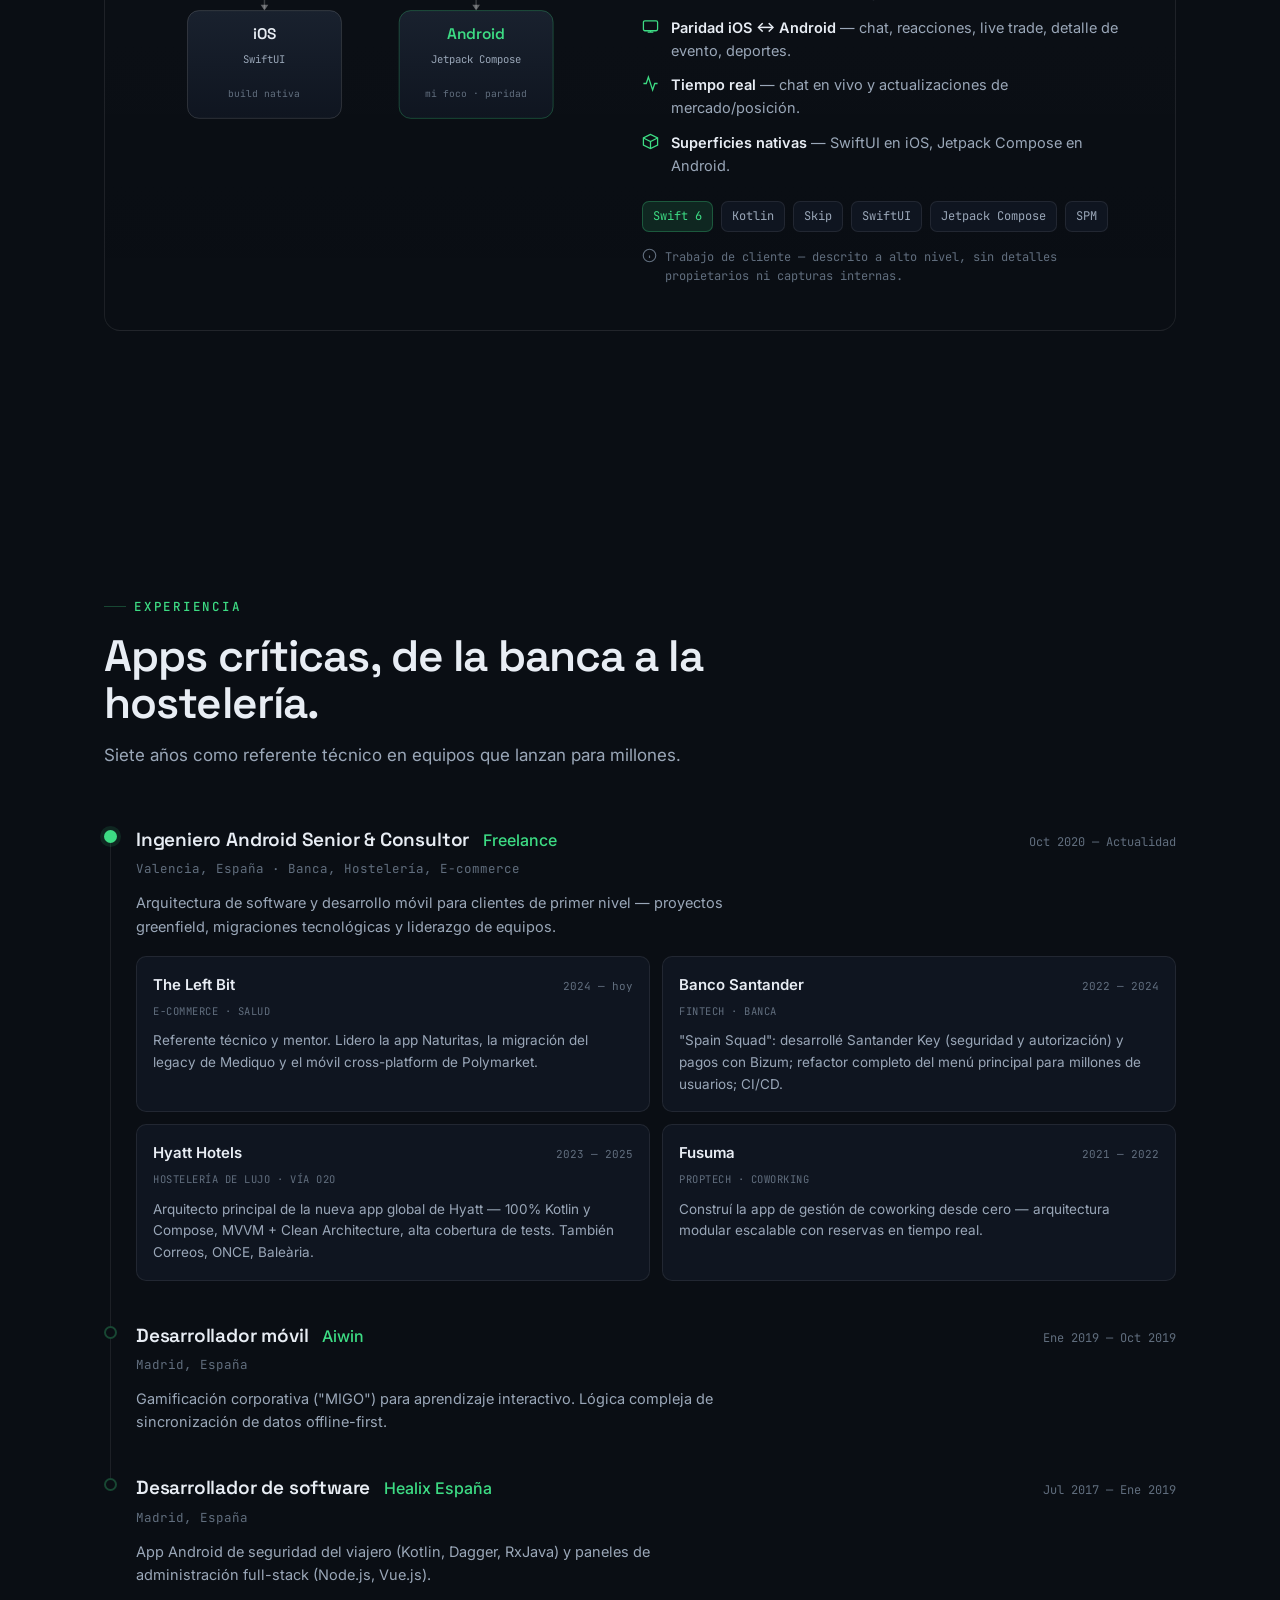
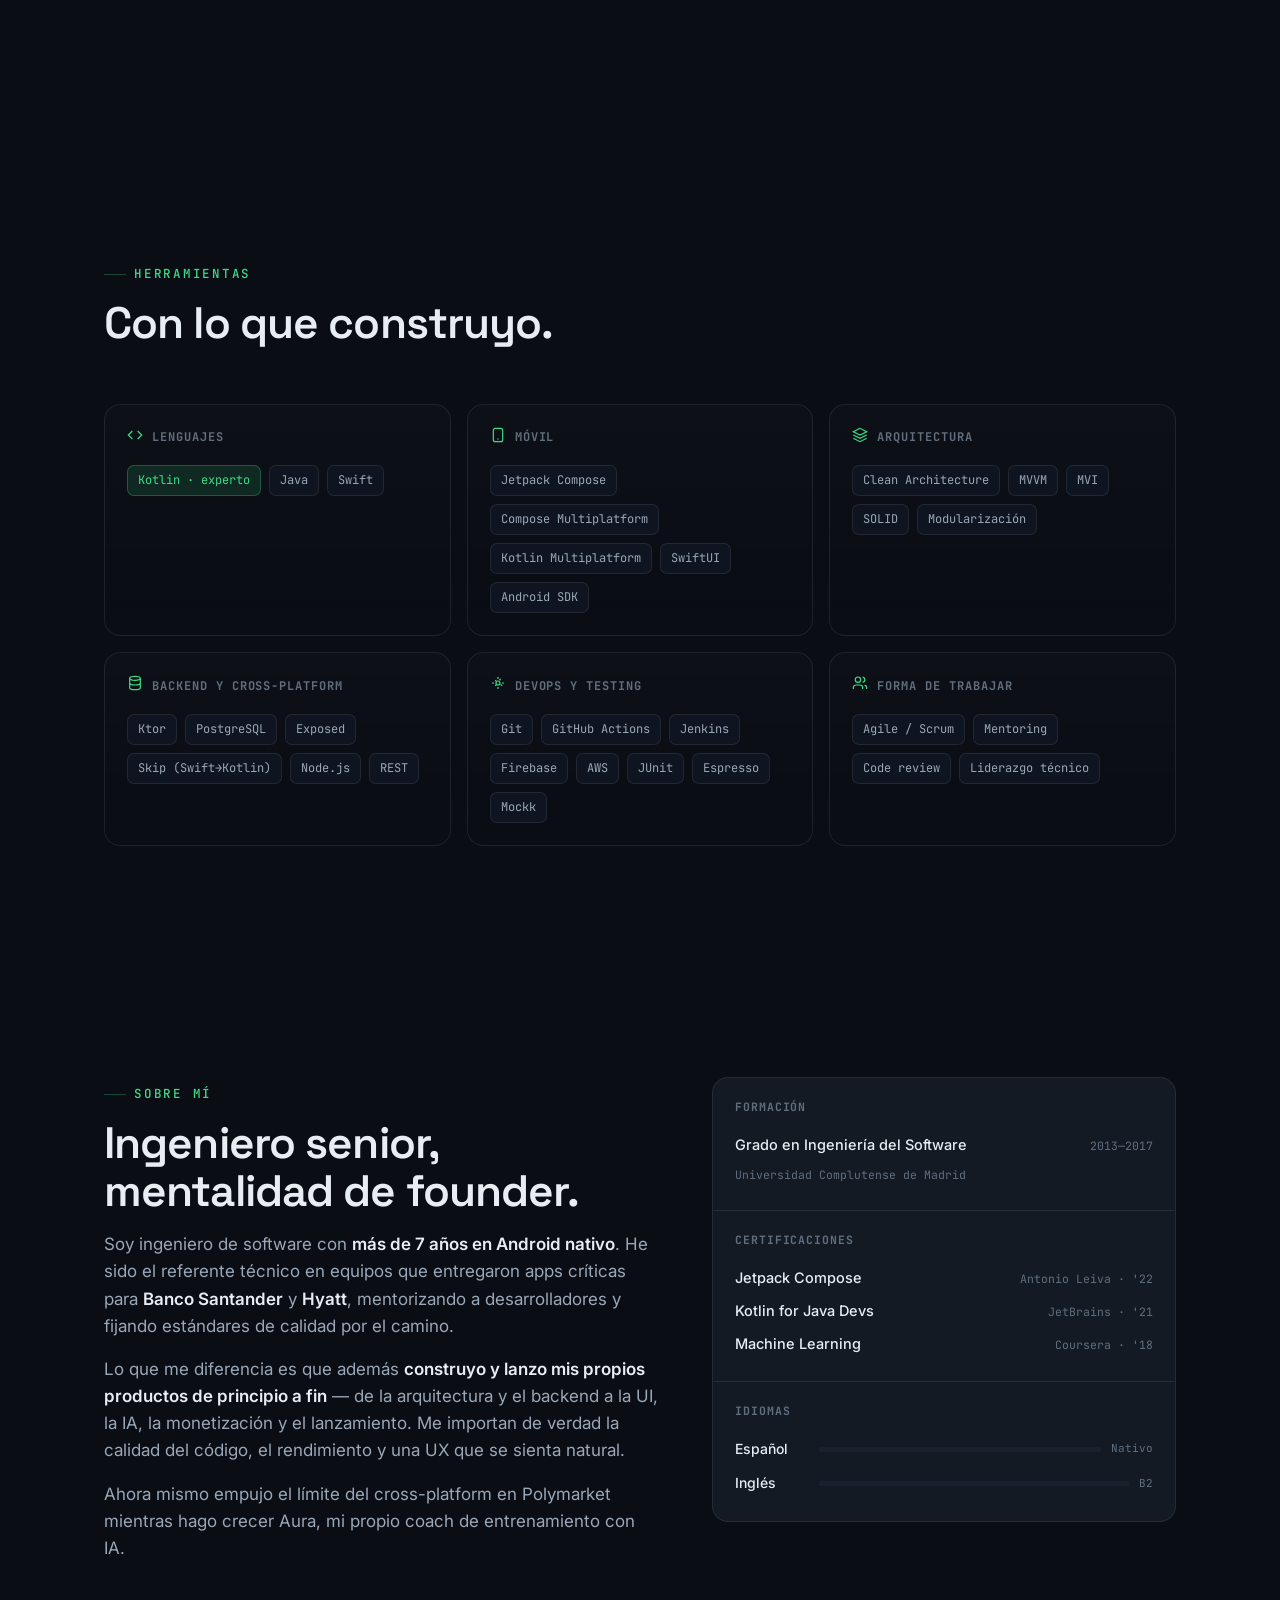
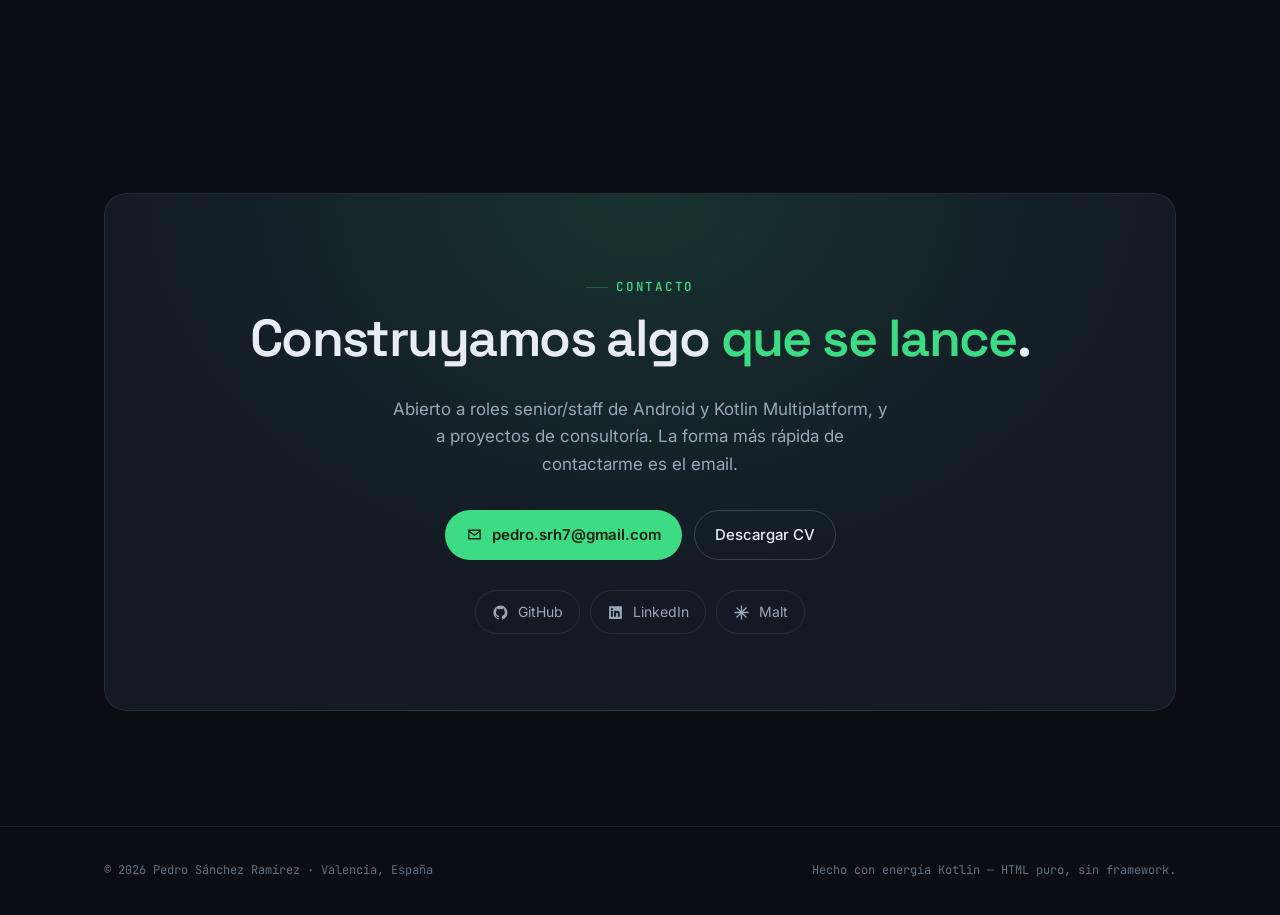
==== commit ecab8595: "Refresh Aura case study to current product: photo→WOD import, The Whiteboard, CrossFit/HYROX Co-Auth" ====
--- a/index.es.html
+++ b/index.es.html
@@ -143,21 +143,23 @@
   <article class="project reveal">
     <div class="project-grid">
       <div class="project-copy">
-        <div class="project-label"><span class="badge">●</span> Producto · Hecho en solitario · En ambas stores</div>
+        <div class="project-label"><span class="badge">●</span> Producto · Hecho en solitario · CrossFit y HYROX · En ambas stores</div>
         <h3>Aura — AI Training Coach</h3>
-        <p class="oneliner">Una app de fitness full-stack que diseñé, construí y lancé de principio a fin.</p>
+        <p class="oneliner">Una app de entrenamiento full-stack para atletas de CrossFit y HYROX — diseñada, construida y lanzada en solitario.</p>
         <p class="body">
-          Aura es un coach de entrenamiento con IA: planifica tu semana, guía las sesiones en vivo y
-          analiza cada entreno. Soy dueño de todo el stack — lógica de negocio compartida, la UI en
-          ambas plataformas, el backend y la IA — publicada en Google Play y la App Store bajo mi
+          Aura convierte la foto de la pizarra de tu box en un entreno que puedes hacer y registrar en
+          segundos, guarda cada PR y cada kilo, y te muestra quién más lo hizo. Soy dueño de todo el
+          stack de punta a punta — lógica compartida, la UI en ambas plataformas, la IA, el backend, y
+          hasta la monetización, el ASO y lo legal — publicada en Google Play y la App Store bajo mi
           propia empresa, Pampa.
         </p>
         <ul class="highlights">
           <li><span class="ic"><svg viewBox="0 0 24 24" fill="none" stroke="currentColor" stroke-width="1.8"><path d="M12 2 2 7l10 5 10-5-10-5Z"/><path d="m2 17 10 5 10-5"/><path d="m2 12 10 5 10-5"/></svg></span><span><b>Arquitectura</b> — Kotlin Multiplatform: MVI compartido, Koin DI, caché SQLDelight, cliente Ktor.</span></li>
           <li><span class="ic"><svg viewBox="0 0 24 24" fill="none" stroke="currentColor" stroke-width="1.8"><rect x="5" y="2" width="14" height="20" rx="3"/><path d="M11 18h2"/></svg></span><span><b>UI</b> — Compose Multiplatform: una sola UI para Android <em>y</em> iOS.</span></li>
           <li><span class="ic"><svg viewBox="0 0 24 24" fill="none" stroke="currentColor" stroke-width="1.8"><ellipse cx="12" cy="5" rx="8" ry="3"/><path d="M4 5v14c0 1.7 3.6 3 8 3s8-1.3 8-3V5"/><path d="M4 12c0 1.7 3.6 3 8 3s8-1.3 8-3"/></svg></span><span><b>Backend</b> — Ktor + Exposed + PostgreSQL + Flyway, auth JWT.</span></li>
-          <li><span class="ic"><svg viewBox="0 0 24 24" fill="none" stroke="currentColor" stroke-width="1.8"><path d="M12 3v3m0 12v3M3 12h3m12 0h3M5.6 5.6l2.1 2.1m8.6 8.6 2.1 2.1m0-12.8-2.1 2.1M7.7 16.3l-2.1 2.1"/><circle cx="12" cy="12" r="3.5"/></svg></span><span><b>IA</b> — planificación de sesiones e insights post-entreno con LLM.</span></li>
-          <li><span class="ic"><svg viewBox="0 0 24 24" fill="none" stroke="currentColor" stroke-width="1.8"><path d="M3 3v18h18"/><path d="m7 14 3-4 4 3 5-7"/></svg></span><span><b>Negocio</b> — suscripciones con RevenueCat, ASO, legal y web de marketing.</span></li>
+          <li><span class="ic"><svg viewBox="0 0 24 24" fill="none" stroke="currentColor" stroke-width="1.8"><path d="M3 8a2 2 0 0 1 2-2h1.5l1-2h5l1 2H19a2 2 0 0 1 2 2v9a2 2 0 0 1-2 2H5a2 2 0 0 1-2-2z"/><circle cx="12" cy="13" r="3.5"/></svg></span><span><b>Visión IA</b> — lee la foto de la pizarra del box y la convierte en un entreno estructurado y registrable.</span></li>
+          <li><span class="ic"><svg viewBox="0 0 24 24" fill="none" stroke="currentColor" stroke-width="1.8" stroke-linejoin="round"><path d="M12 3l1.9 5.1L19 10l-5.1 1.9L12 17l-1.9-5.1L5 10z"/></svg></span><span><b>Coach IA</b> — insights post-entreno y planificación semanal adaptativa.</span></li>
+          <li><span class="ic"><svg viewBox="0 0 24 24" fill="none" stroke="currentColor" stroke-width="1.8"><path d="M16 21v-2a4 4 0 0 0-4-4H6a4 4 0 0 0-4 4v2"/><circle cx="9" cy="7" r="4"/><path d="M22 21v-2a4 4 0 0 0-3-3.87M16 3.13A4 4 0 0 1 16 11"/></svg></span><span><b>La Pizarra</b> — capa social que muestra quién en tu box hizo el mismo WOD.</span></li>
         </ul>
         <div class="tags">
           <span class="tag tag--accent">Kotlin Multiplatform</span>
@@ -166,8 +168,9 @@
           <span class="tag">PostgreSQL</span>
           <span class="tag">SQLDelight</span>
           <span class="tag">Koin</span>
+          <span class="tag">LLM</span>
+          <span class="tag">Computer Vision</span>
           <span class="tag">RevenueCat</span>
-          <span class="tag">LLM</span>
         </div>
         <div class="project-links">
           <a class="btn btn-ghost" href="https://apps.apple.com/us/app/aura-ai-training-coach/id6773849897" target="_blank" rel="noopener">App Store</a>
@@ -177,9 +180,9 @@
       </div>
       <div class="project-visual">
         <div class="phones">
-          <div class="phone"><img src="assets/captures/aura-planning.png" alt="Pantalla de planificación semanal de Aura" loading="lazy" width="1125" height="2436" /></div>
+          <div class="phone"><img src="assets/captures/aura-newsession.png" alt="Pantalla de nueva sesión de Aura: importar un WOD desde foto, enlace o IA" loading="lazy" width="1125" height="2436" /></div>
           <div class="phone"><img src="assets/captures/aura-pulse.png" alt="Pantalla de inicio diario de Aura" loading="lazy" width="1125" height="2436" /></div>
-          <div class="phone"><img src="assets/captures/aura-insights.png" alt="Pantalla de análisis de sesión con IA de Aura" loading="lazy" width="1125" height="2436" /></div>
+          <div class="phone"><img src="assets/captures/aura-pizarra.png" alt="La Pizarra de Aura: quién en tu box hizo el WOD de hoy y con qué marca" loading="lazy" width="1125" height="2436" /></div>
         </div>
       </div>
     </div>
--- a/assets/styles.css
+++ b/assets/styles.css
@@ -324,7 +324,8 @@
   position: relative;
   transition: transform .5s var(--ease);
 }
-.phone::after { content:""; position:absolute; top:16px; left:50%; transform:translateX(-50%); width:78px; height:5px; border-radius:3px; background:rgba(255,255,255,0.14); z-index:2; }
+/* Home indicator (gesture bar) — sits at the BOTTOM on iOS and Android */
+.phone::after { content:""; position:absolute; bottom:13px; left:50%; transform:translateX(-50%); width:92px; height:4px; border-radius:2px; background:rgba(255,255,255,0.30); z-index:2; }
 .phone img { width: 100%; height: 100%; object-fit: cover; border-radius: 24px; }
 .phones .phone:nth-child(1) { --w: 178px; transform: rotate(-6deg) translateY(14px); z-index:1; }
 .phones .phone:nth-child(2) { z-index: 3; }
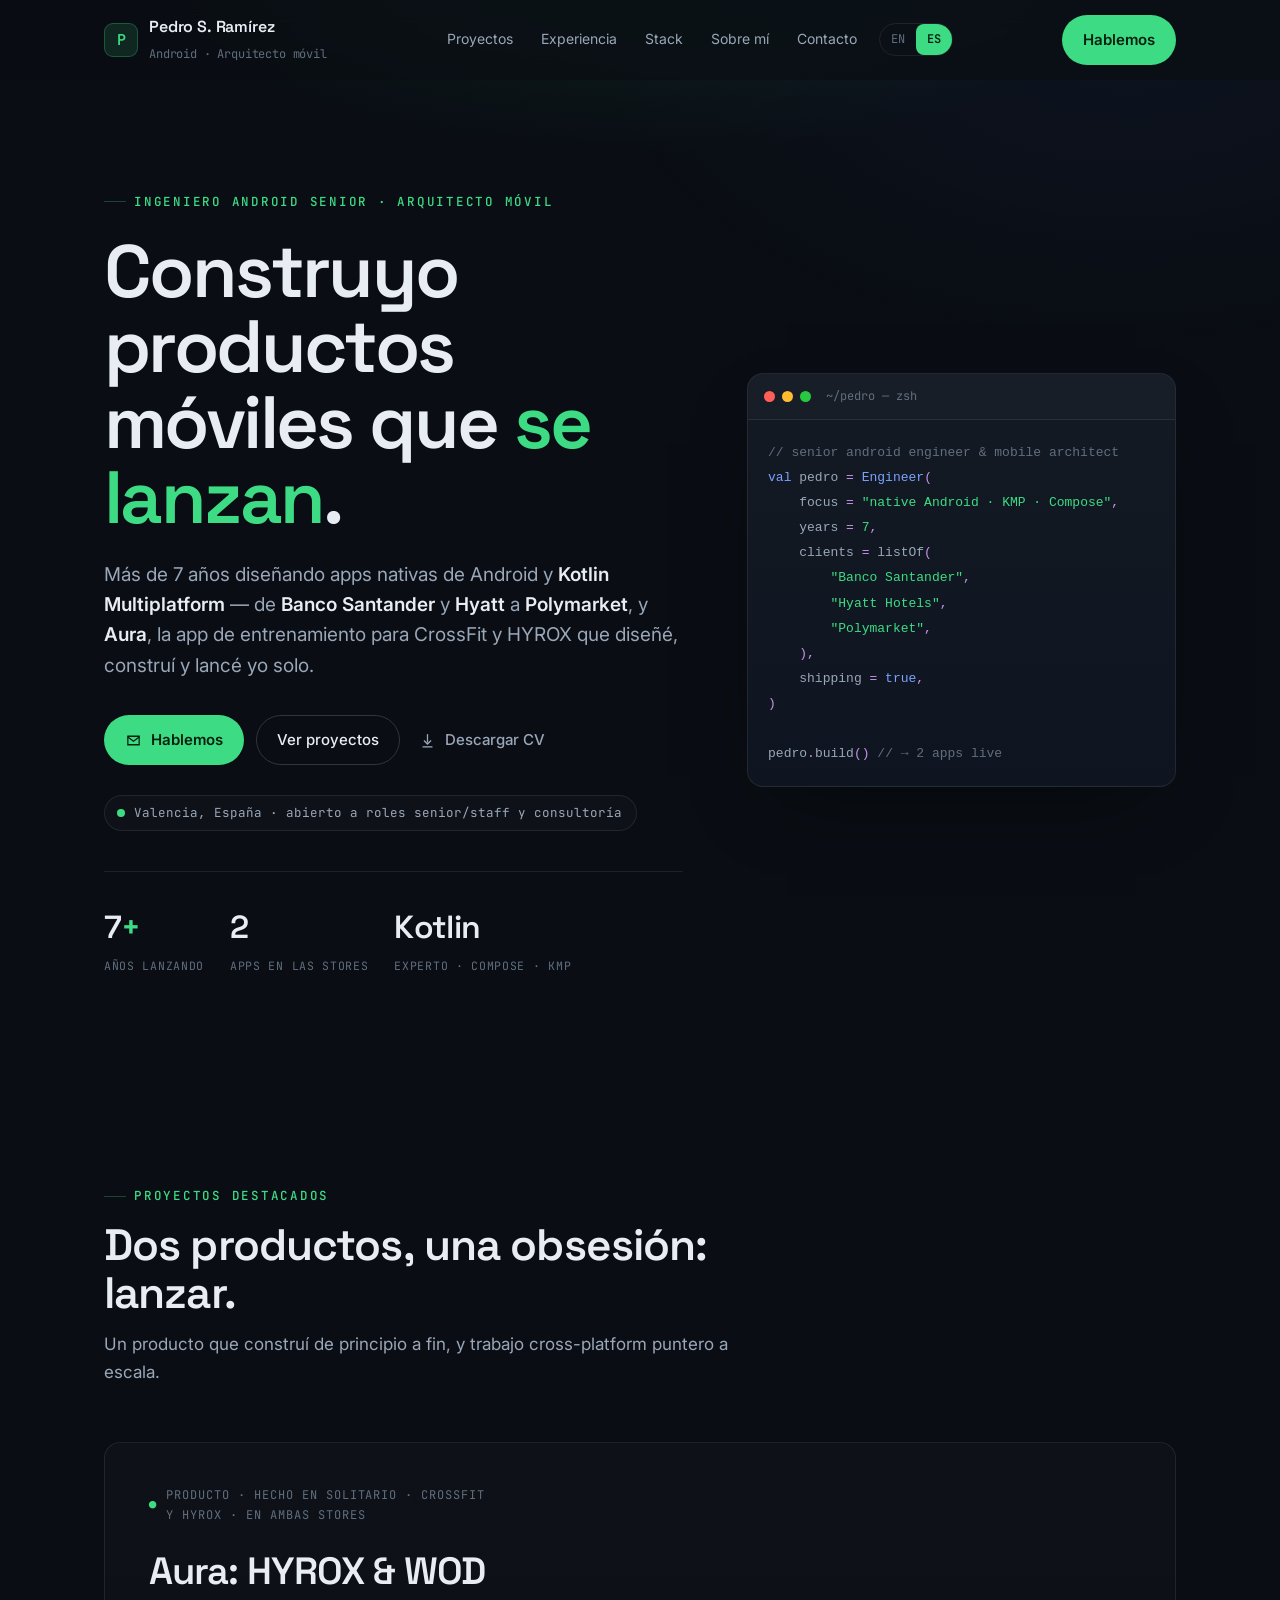
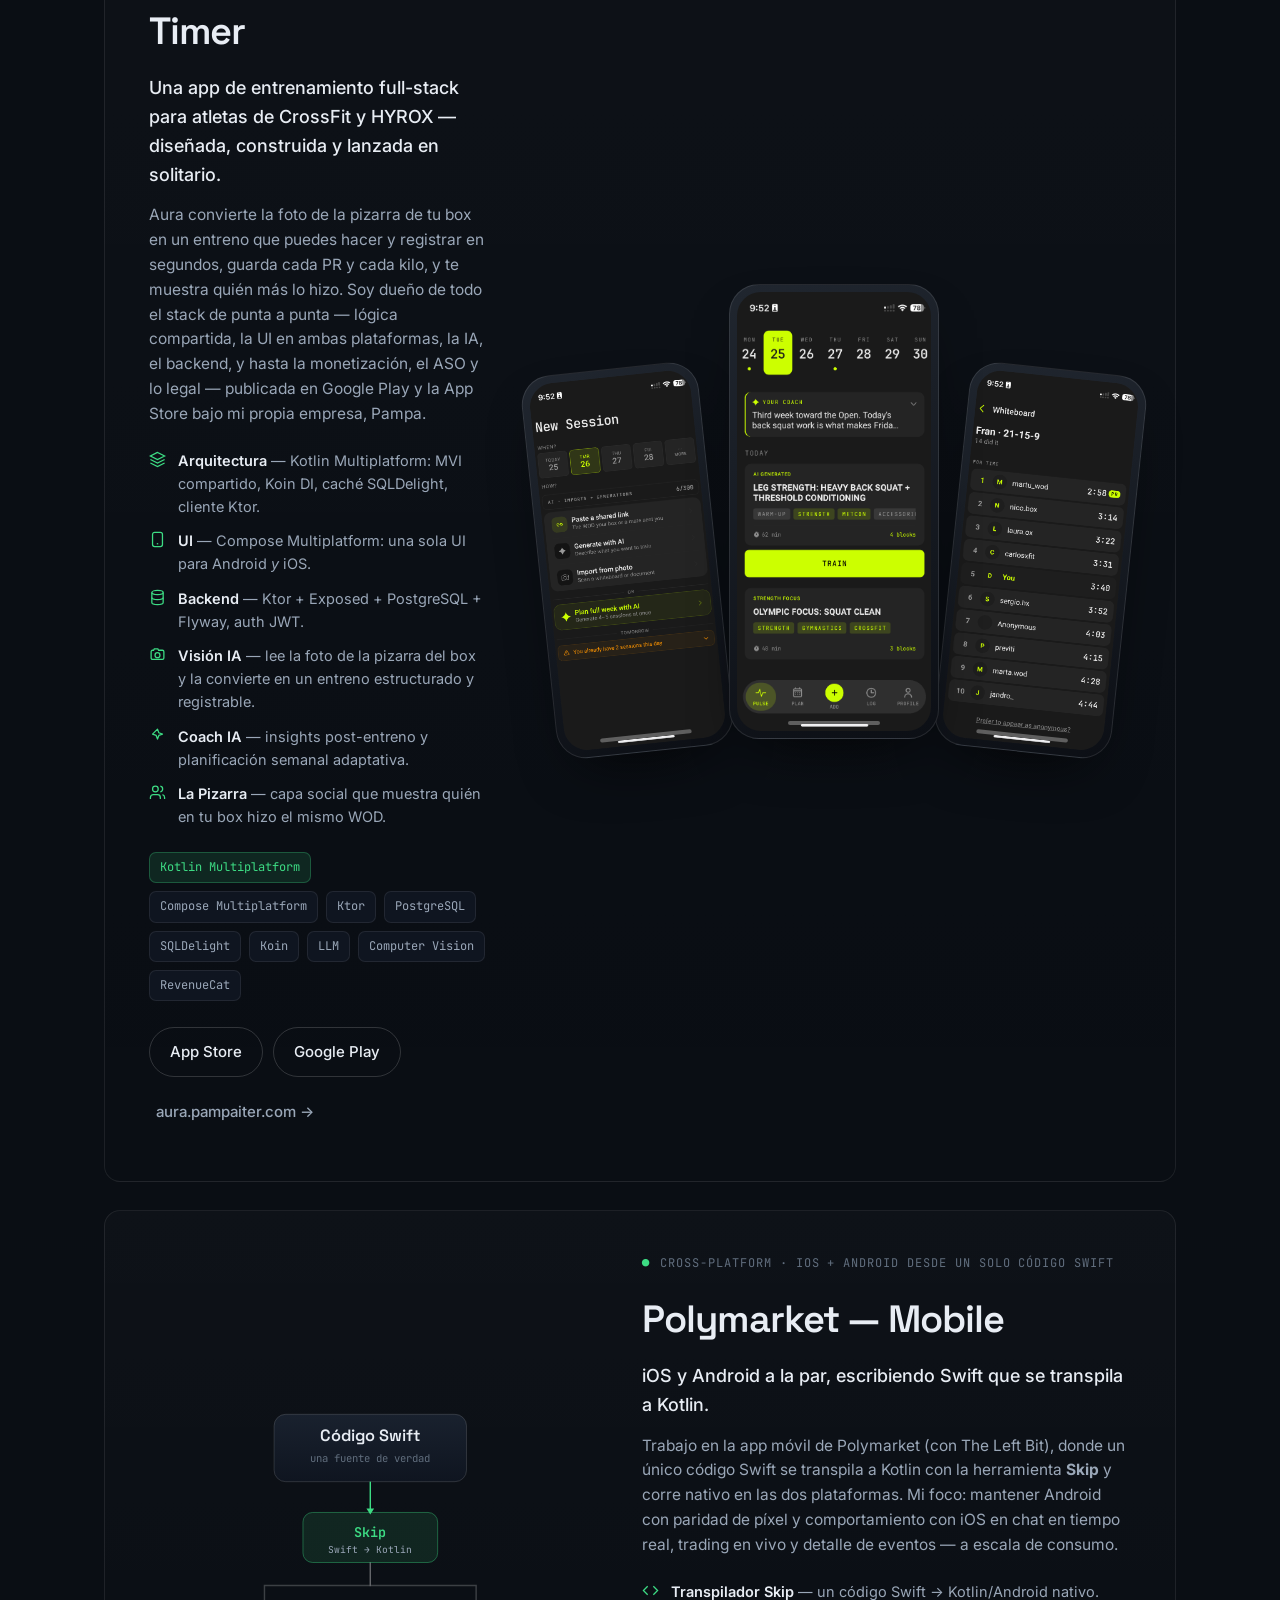
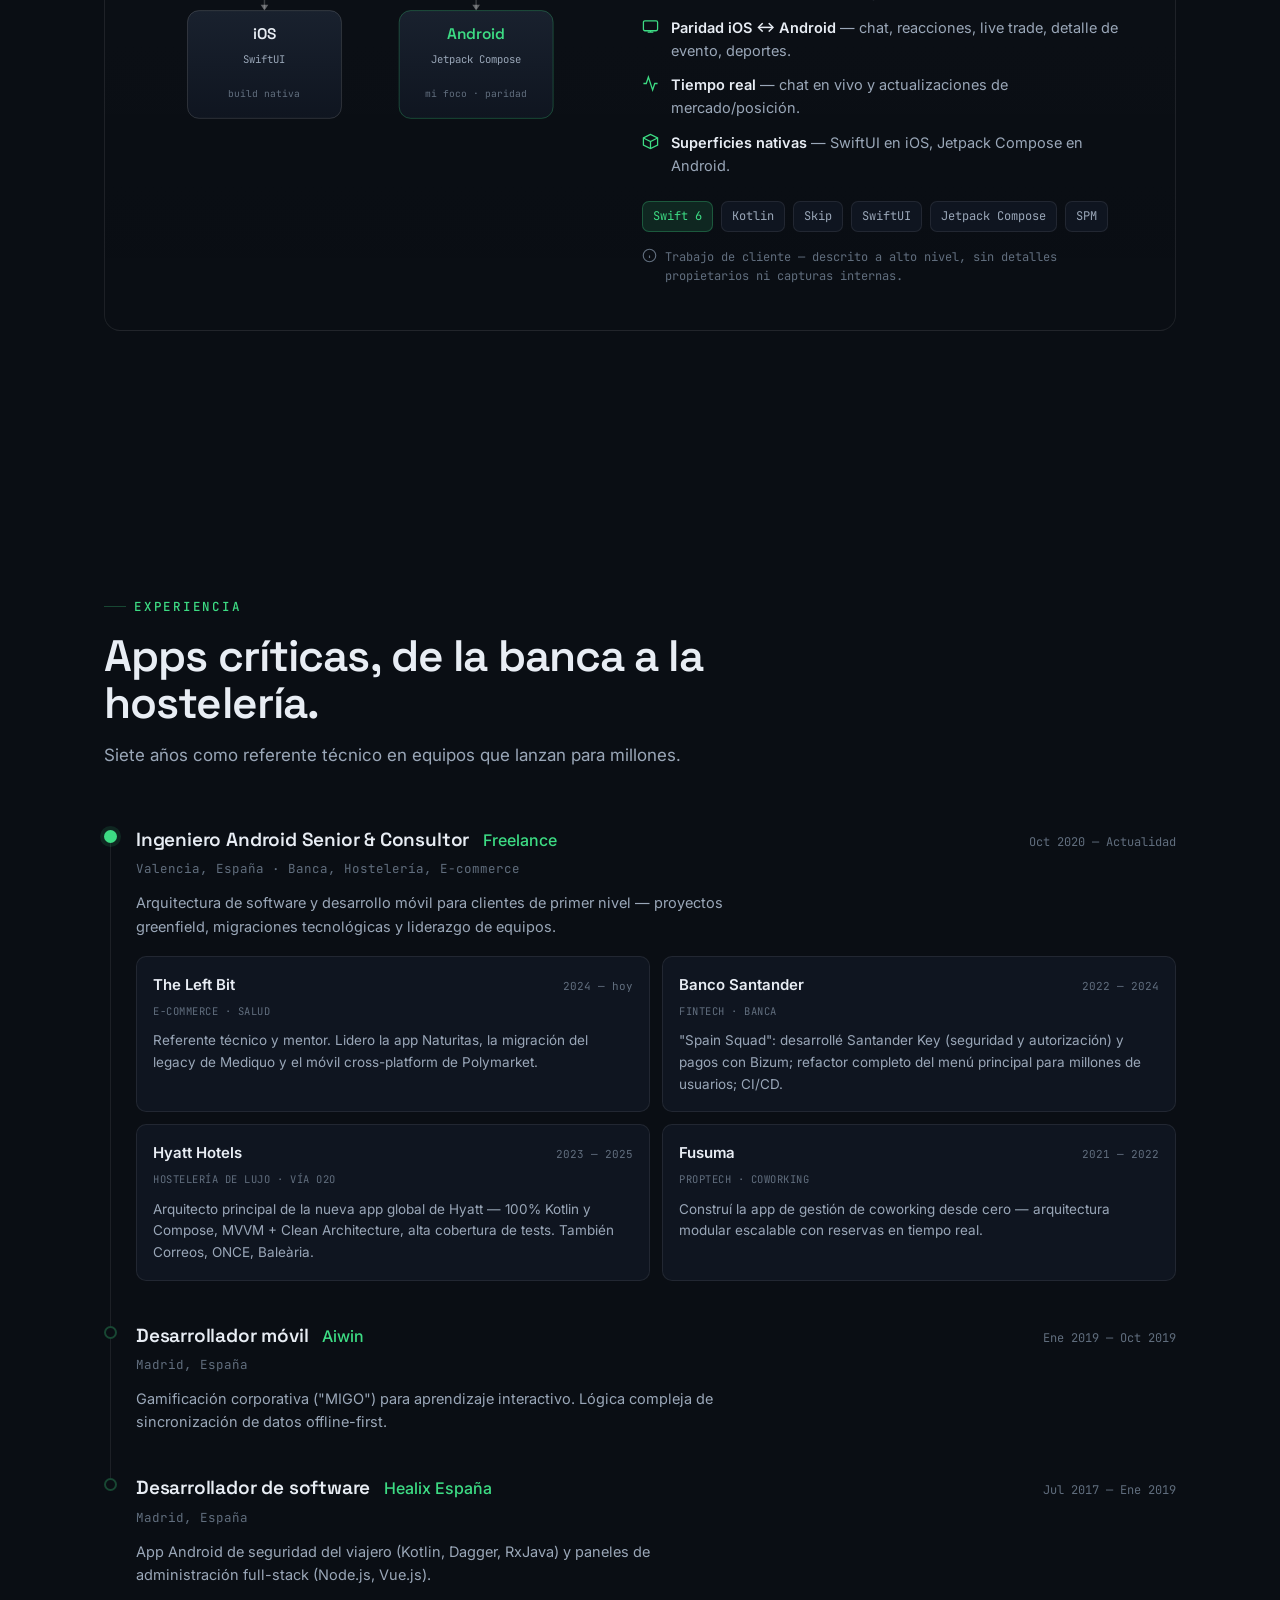
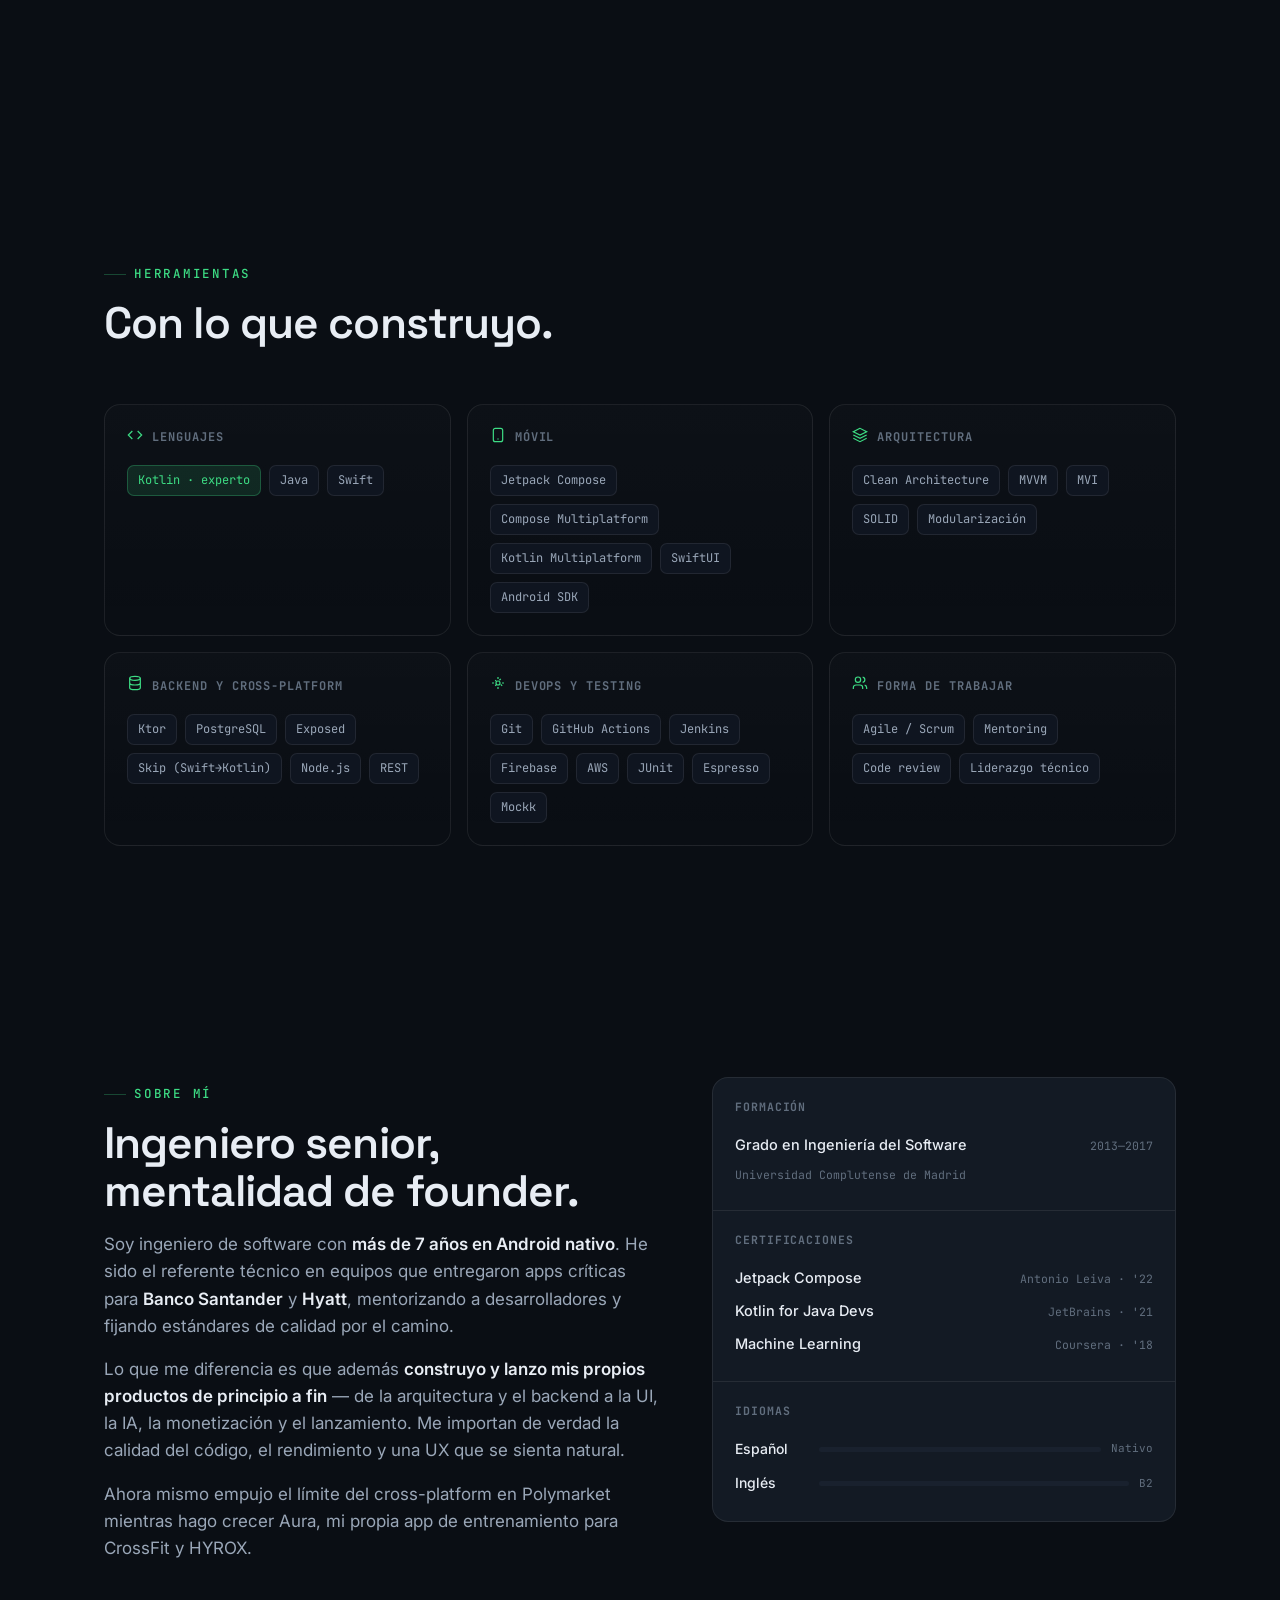
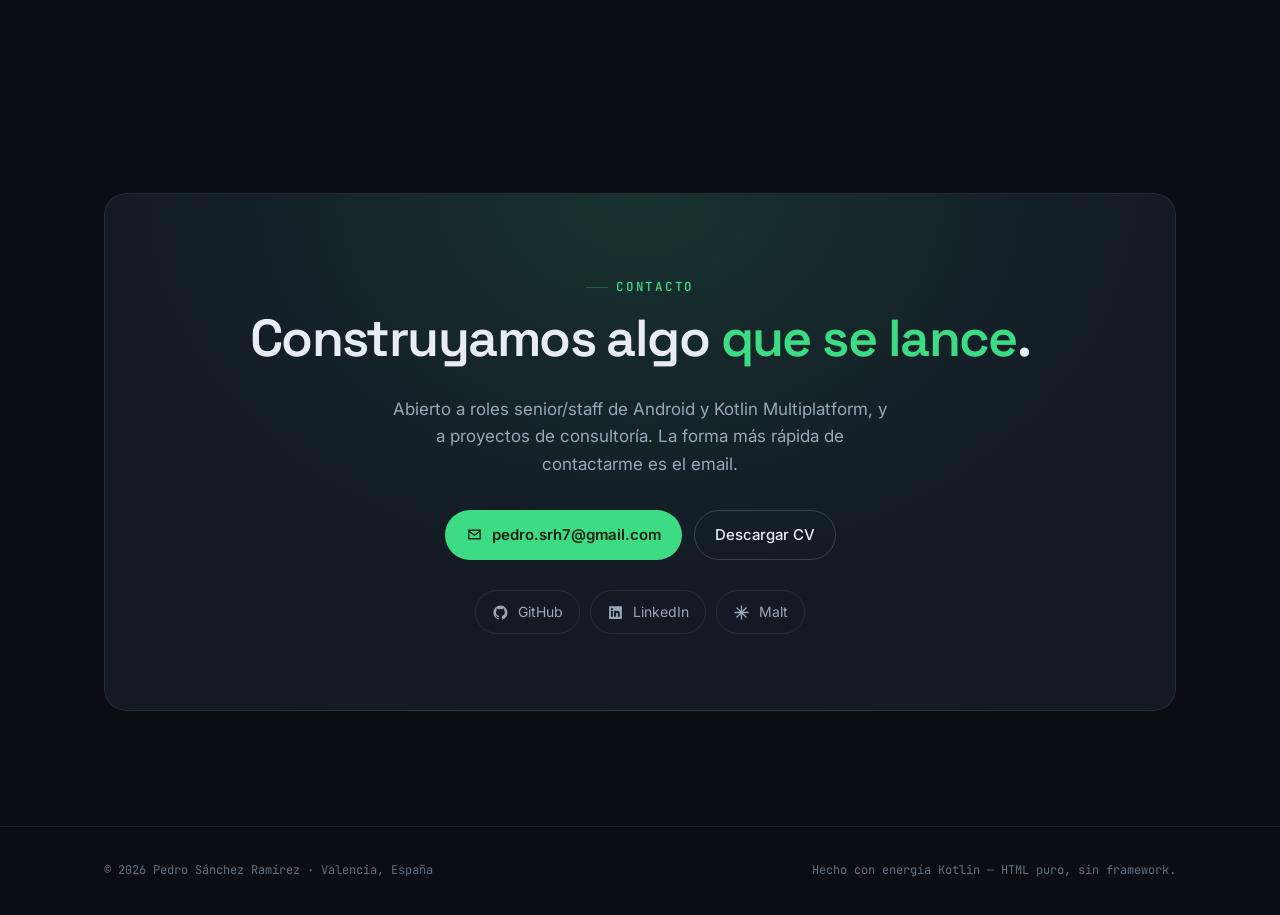
==== commit 9c4c1ecd: "Rename Aura to its current store name + functional-athlete identity App renamed to 'Aura: HYROX & WO" ====
--- a/index.es.html
+++ b/index.es.html
@@ -4,7 +4,7 @@
 <meta charset="UTF-8" />
 <meta name="viewport" content="width=device-width, initial-scale=1" />
 <title>Pedro Sánchez Ramírez — Ingeniero Android Senior y Arquitecto Móvil</title>
-<meta name="description" content="Ingeniero Android senior y arquitecto móvil con más de 7 años lanzando apps críticas para Banco Santander, Hyatt y Polymarket — y Aura, un coach de entrenamiento con IA construido y lanzado en solitario con Kotlin Multiplatform." />
+<meta name="description" content="Ingeniero Android senior y arquitecto móvil con más de 7 años lanzando apps críticas para Banco Santander, Hyatt y Polymarket — y Aura, una app de entrenamiento HYROX &amp; WOD para atletas funcionales, construida y lanzada en solitario con Kotlin Multiplatform." />
 <meta name="author" content="Pedro Sánchez Ramírez" />
 <meta name="theme-color" content="#0A0E14" />
 <link rel="canonical" href="https://pedro.pampaiter.com/index.es.html" />
@@ -14,7 +14,7 @@
 
 <meta property="og:type" content="website" />
 <meta property="og:title" content="Pedro Sánchez Ramírez — Ingeniero Android Senior y Arquitecto Móvil" />
-<meta property="og:description" content="Más de 7 años lanzando apps nativas de Android y Kotlin Multiplatform — de Santander y Hyatt a Polymarket, y Aura, el coach con IA que construí en solitario." />
+<meta property="og:description" content="Más de 7 años lanzando apps nativas de Android y Kotlin Multiplatform — de Santander y Hyatt a Polymarket, y Aura, la app de entrenamiento para CrossFit y HYROX que construí en solitario." />
 <meta property="og:url" content="https://pedro.pampaiter.com/index.es.html" />
 <meta property="og:locale" content="es_ES" />
 <meta property="og:locale:alternate" content="en_US" />
@@ -87,7 +87,7 @@
       <p class="hero-lead reveal">
         Más de 7 años diseñando apps nativas de Android y <strong>Kotlin Multiplatform</strong> —
         de <strong>Banco Santander</strong> y <strong>Hyatt</strong> a <strong>Polymarket</strong>,
-        y <strong>Aura</strong>, el coach de entrenamiento con IA que diseñé, construí y lancé yo solo.
+        y <strong>Aura</strong>, la app de entrenamiento para CrossFit y HYROX que diseñé, construí y lancé yo solo.
       </p>
       <div class="hero-actions reveal">
         <a href="#contact" class="btn btn-primary">
@@ -144,7 +144,7 @@
     <div class="project-grid">
       <div class="project-copy">
         <div class="project-label"><span class="badge">●</span> Producto · Hecho en solitario · CrossFit y HYROX · En ambas stores</div>
-        <h3>Aura — AI Training Coach</h3>
+        <h3>Aura: HYROX &amp; WOD Timer</h3>
         <p class="oneliner">Una app de entrenamiento full-stack para atletas de CrossFit y HYROX — diseñada, construida y lanzada en solitario.</p>
         <p class="body">
           Aura convierte la foto de la pizarra de tu box en un entreno que puedes hacer y registrar en
@@ -360,7 +360,7 @@
       <h2 class="section-title" style="margin-bottom:8px">Ingeniero senior, mentalidad de founder.</h2>
       <p>Soy ingeniero de software con <strong>más de 7 años en Android nativo</strong>. He sido el referente técnico en equipos que entregaron apps críticas para <strong>Banco Santander</strong> y <strong>Hyatt</strong>, mentorizando a desarrolladores y fijando estándares de calidad por el camino.</p>
       <p>Lo que me diferencia es que además <strong>construyo y lanzo mis propios productos de principio a fin</strong> — de la arquitectura y el backend a la UI, la IA, la monetización y el lanzamiento. Me importan de verdad la calidad del código, el rendimiento y una UX que se sienta natural.</p>
-      <p>Ahora mismo empujo el límite del cross-platform en Polymarket mientras hago crecer Aura, mi propio coach de entrenamiento con IA.</p>
+      <p>Ahora mismo empujo el límite del cross-platform en Polymarket mientras hago crecer Aura, mi propia app de entrenamiento para CrossFit y HYROX.</p>
     </div>
     <div class="info-card reveal">
       <div class="info-block">
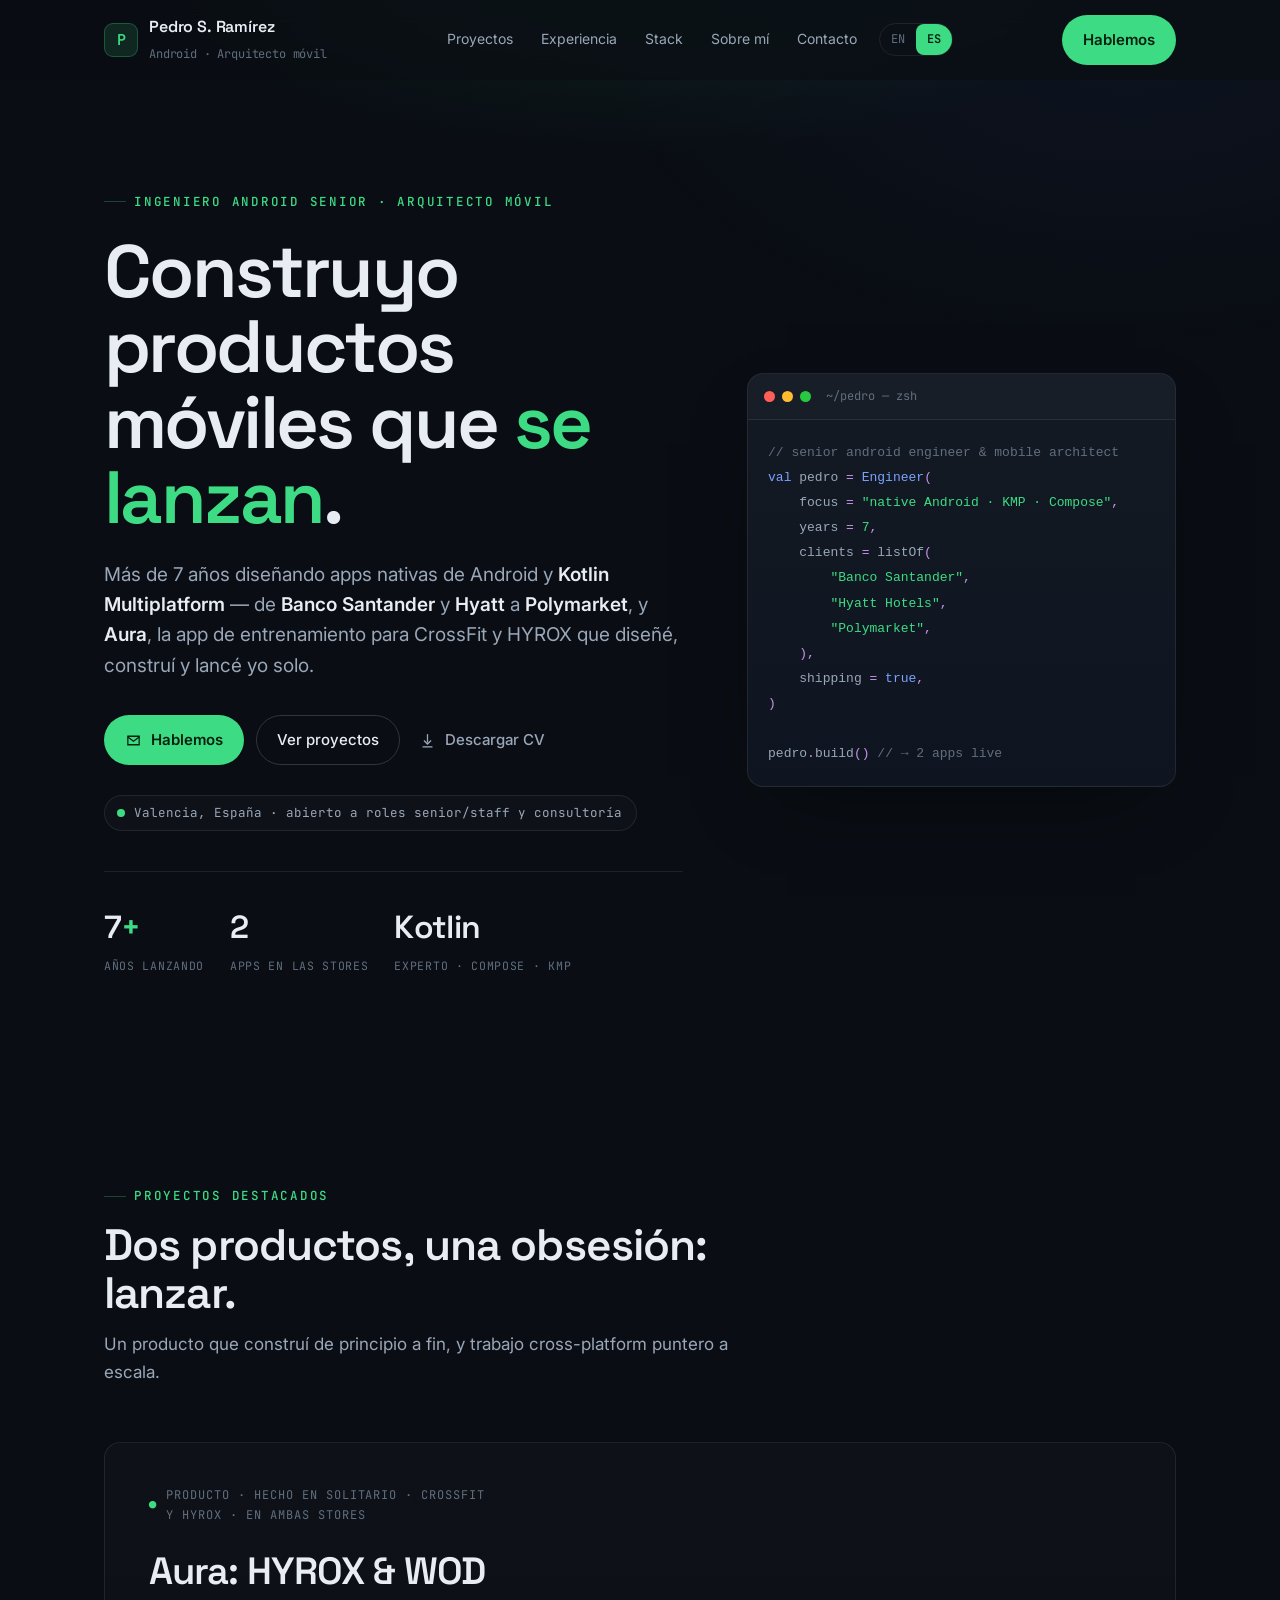
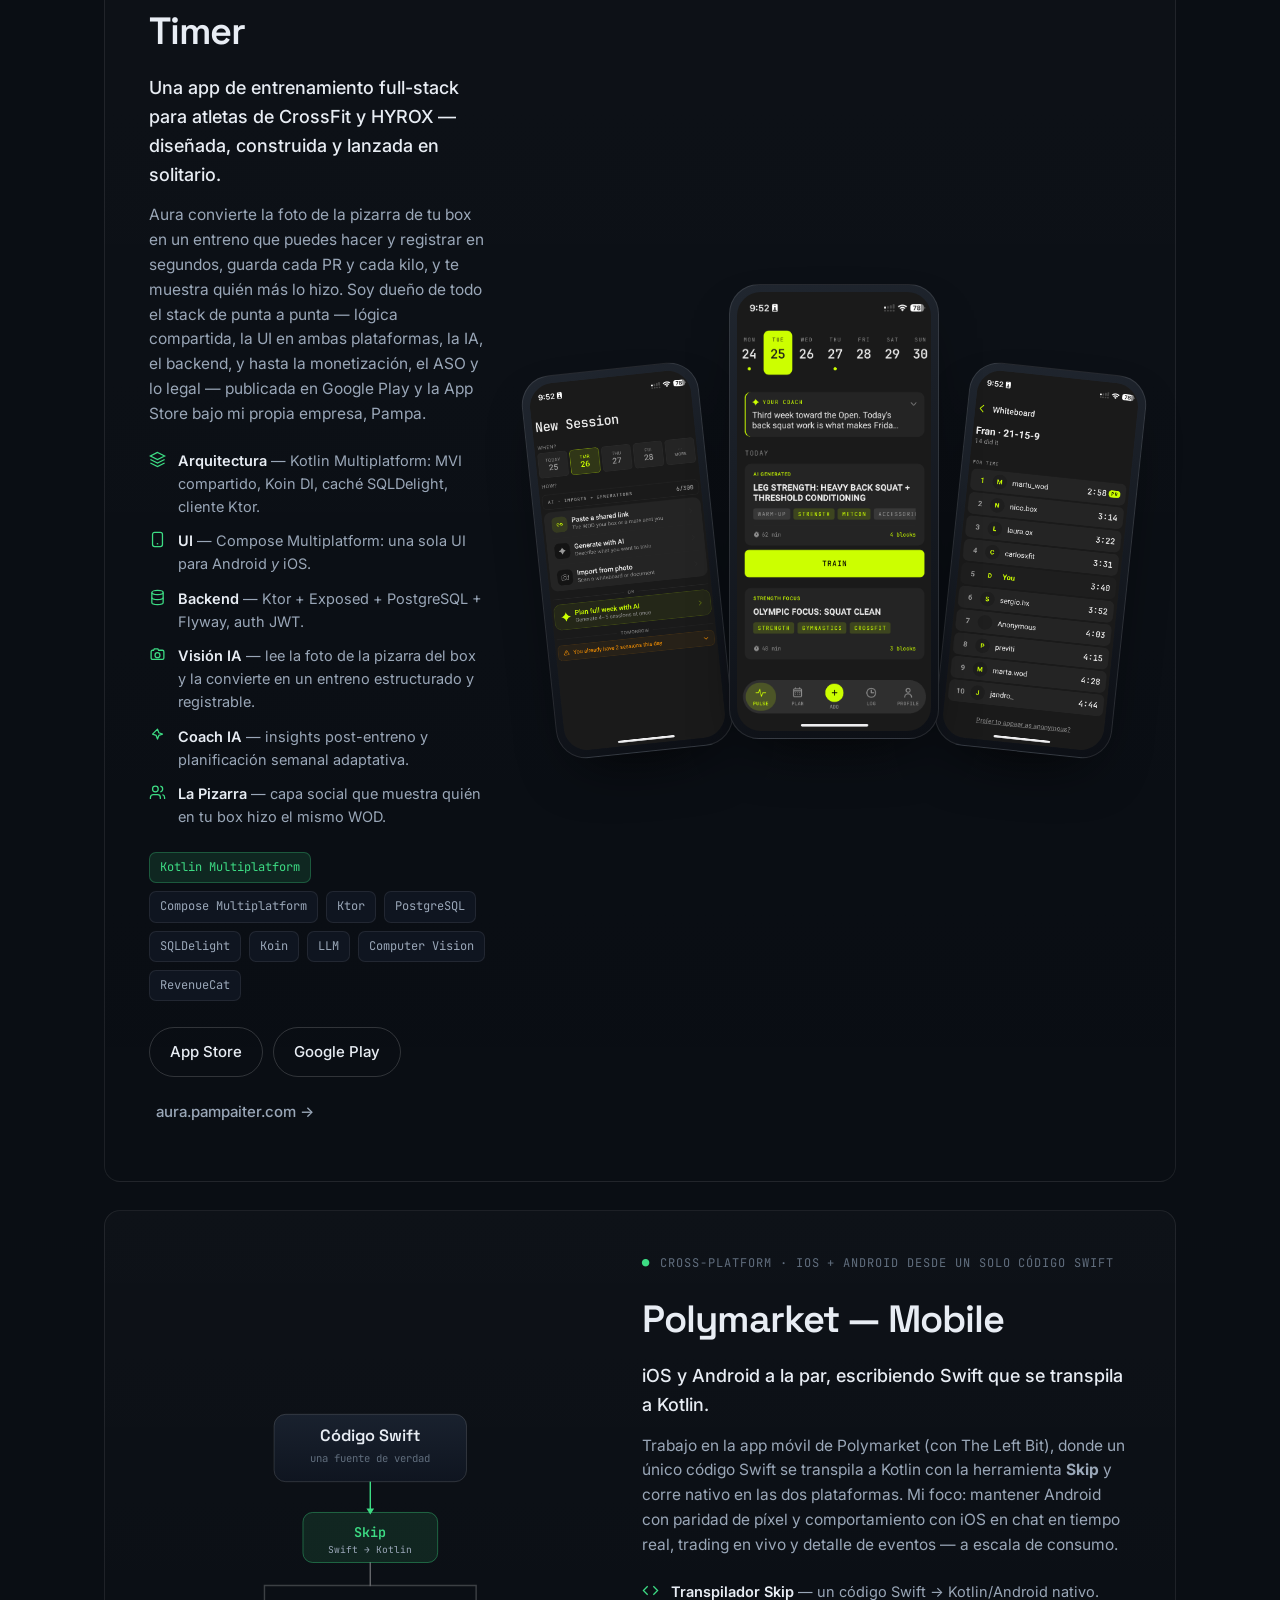
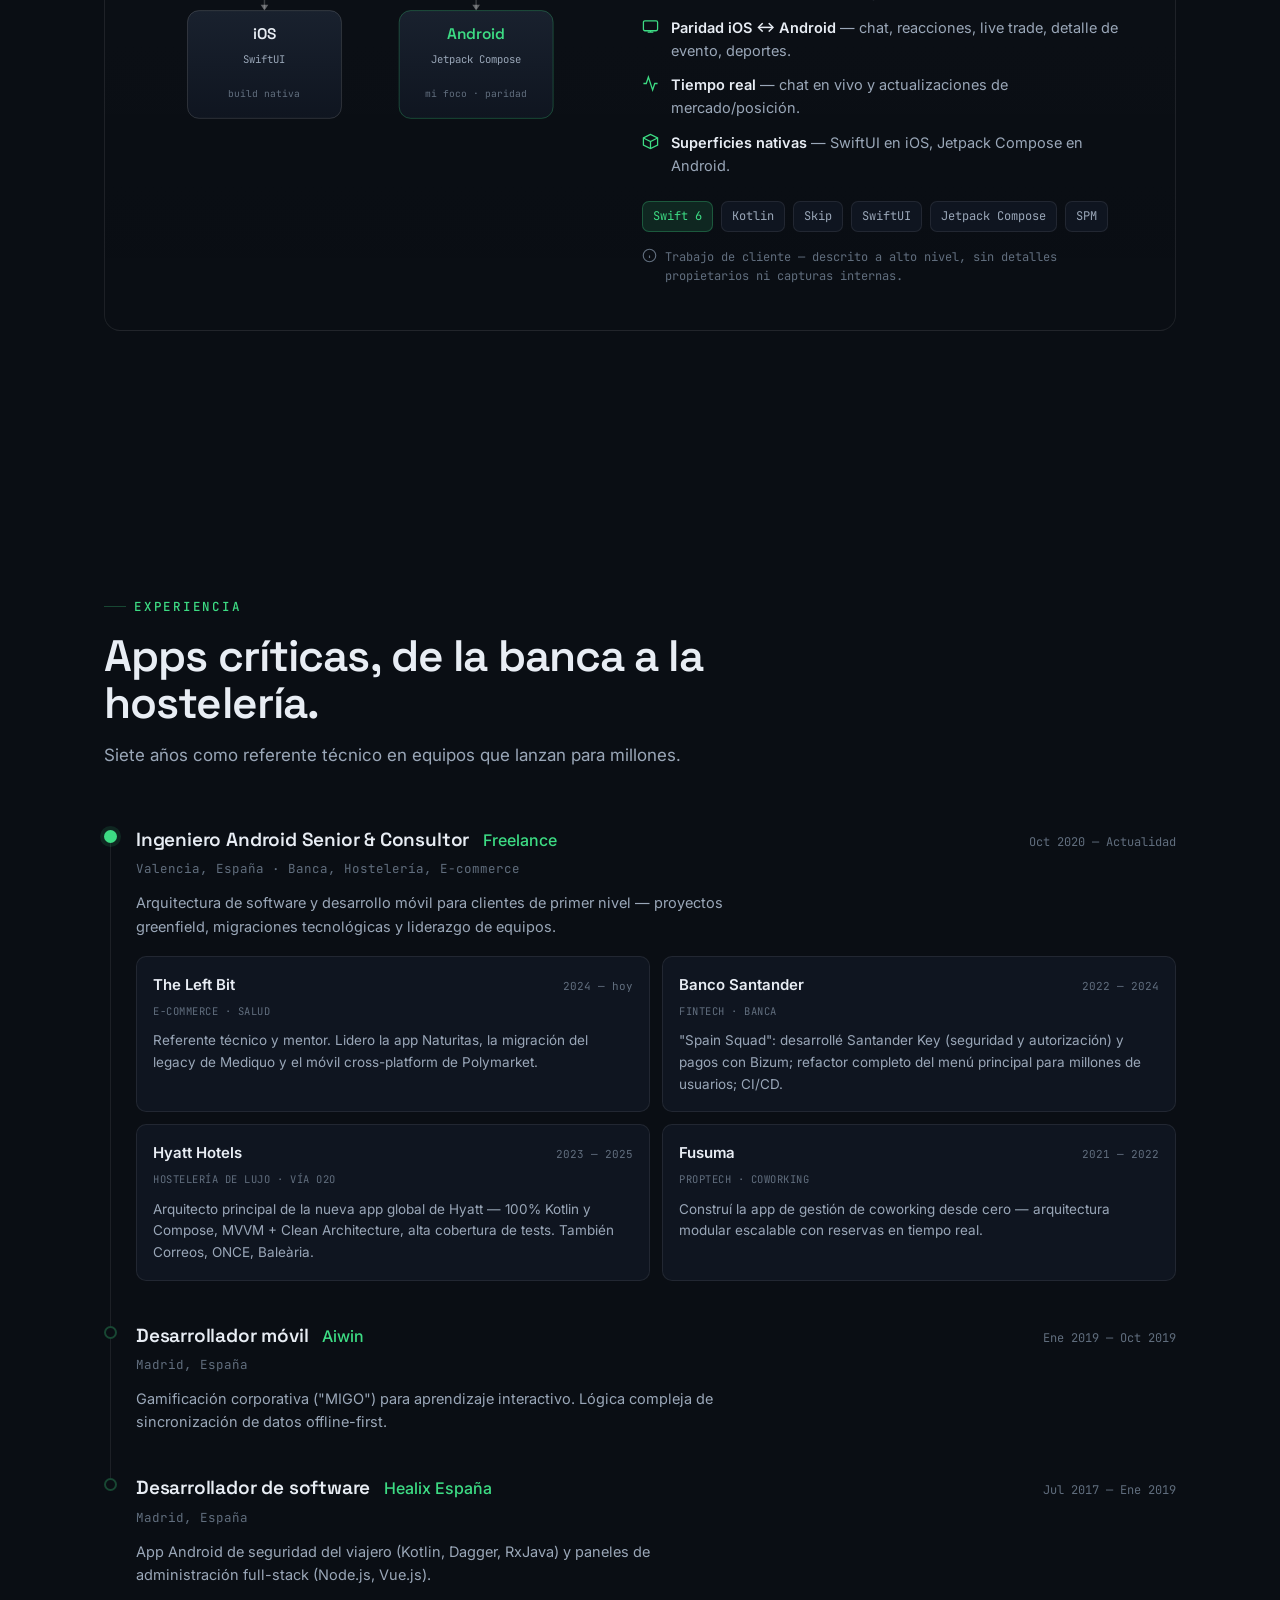
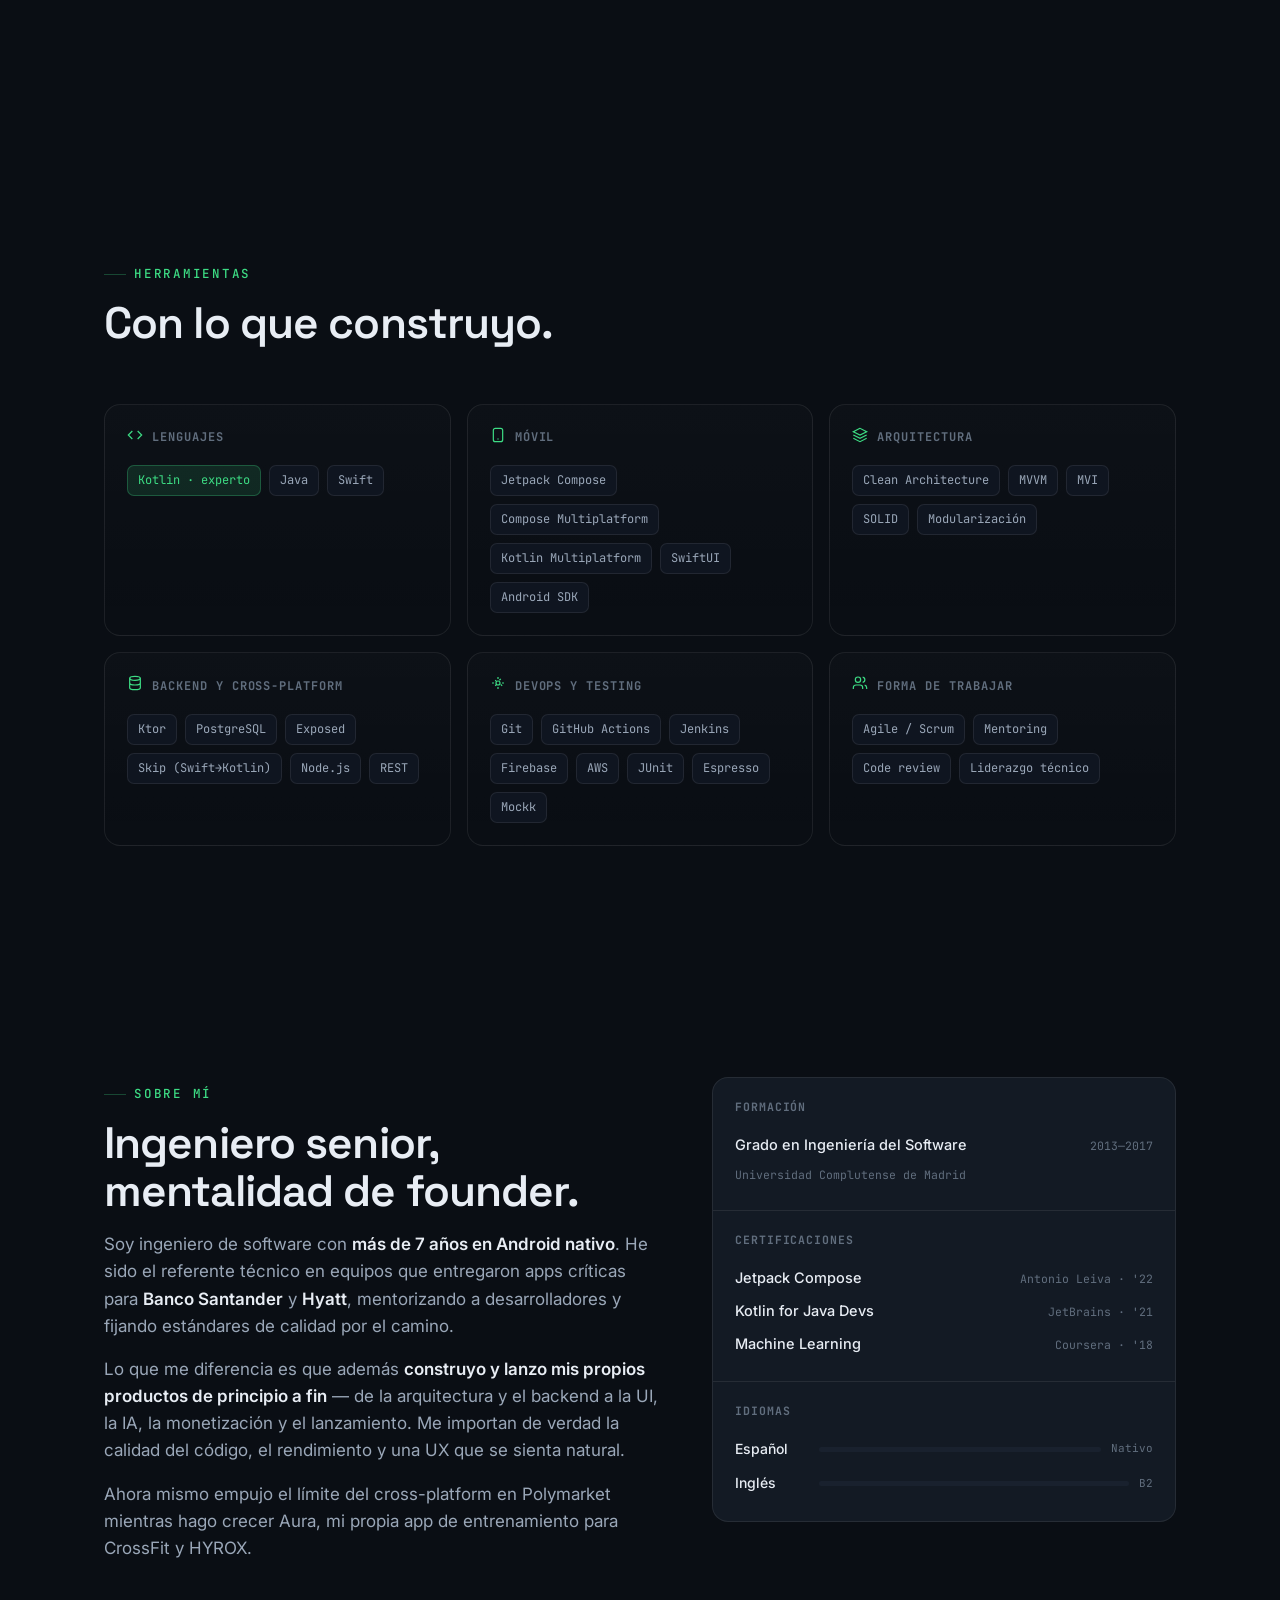
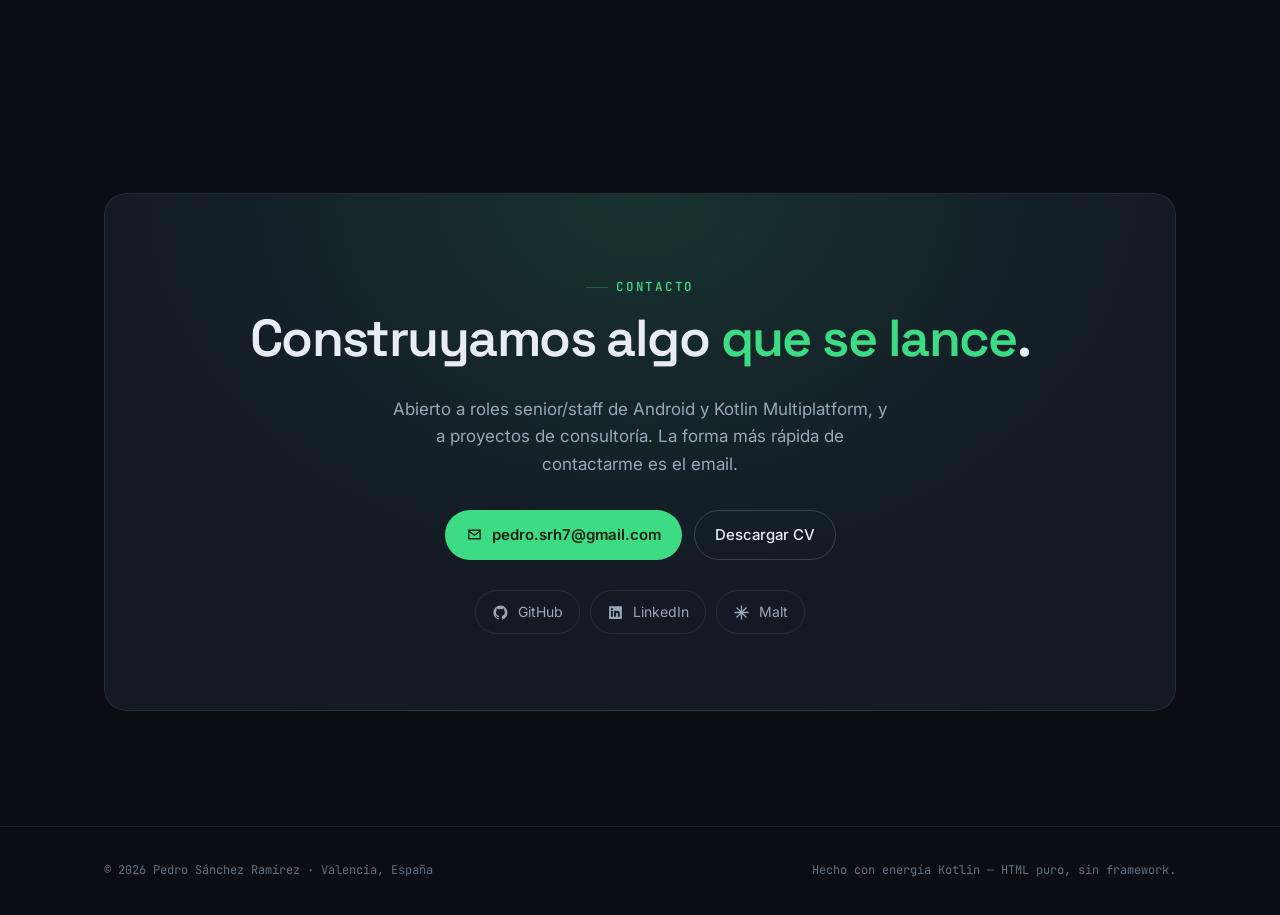
==== commit 309b3652: "Fix swapped Coursera certificate links (Kotlin ↔ Machine Learning) Co-Authored-By: Claude Opus 5 <no" ====
--- a/index.es.html
+++ b/index.es.html
@@ -371,8 +371,8 @@
       <div class="info-block">
         <h5>Certificaciones</h5>
         <div class="info-row"><span class="t">Jetpack Compose</span><span class="m">Antonio Leiva · '22</span></div>
-        <div class="info-row"><a class="t" href="https://www.coursera.org/account/accomplishments/verify/SP8989Y7QYTT" target="_blank" rel="noopener">Kotlin for Java Devs</a><span class="m">JetBrains · '21</span></div>
-        <div class="info-row"><a class="t" href="https://www.coursera.org/account/accomplishments/certificate/NTQUQ85TD5Z5" target="_blank" rel="noopener">Machine Learning</a><span class="m">Coursera · '18</span></div>
+        <div class="info-row"><a class="t" href="https://www.coursera.org/account/accomplishments/certificate/NTQUQ85TD5Z5" target="_blank" rel="noopener">Kotlin for Java Devs</a><span class="m">JetBrains · '21</span></div>
+        <div class="info-row"><a class="t" href="https://www.coursera.org/account/accomplishments/verify/SP8989Y7QYTT" target="_blank" rel="noopener">Machine Learning</a><span class="m">Coursera · '18</span></div>
       </div>
       <div class="info-block">
         <h5>Idiomas</h5>
--- a/assets/styles.css
+++ b/assets/styles.css
@@ -324,8 +324,7 @@
   position: relative;
   transition: transform .5s var(--ease);
 }
-/* Home indicator (gesture bar) — sits at the BOTTOM on iOS and Android */
-.phone::after { content:""; position:absolute; bottom:13px; left:50%; transform:translateX(-50%); width:92px; height:4px; border-radius:2px; background:rgba(255,255,255,0.30); z-index:2; }
+/* No drawn home indicator: the real screen captures already bake one in. */
 .phone img { width: 100%; height: 100%; object-fit: cover; border-radius: 24px; }
 .phones .phone:nth-child(1) { --w: 178px; transform: rotate(-6deg) translateY(14px); z-index:1; }
 .phones .phone:nth-child(2) { z-index: 3; }
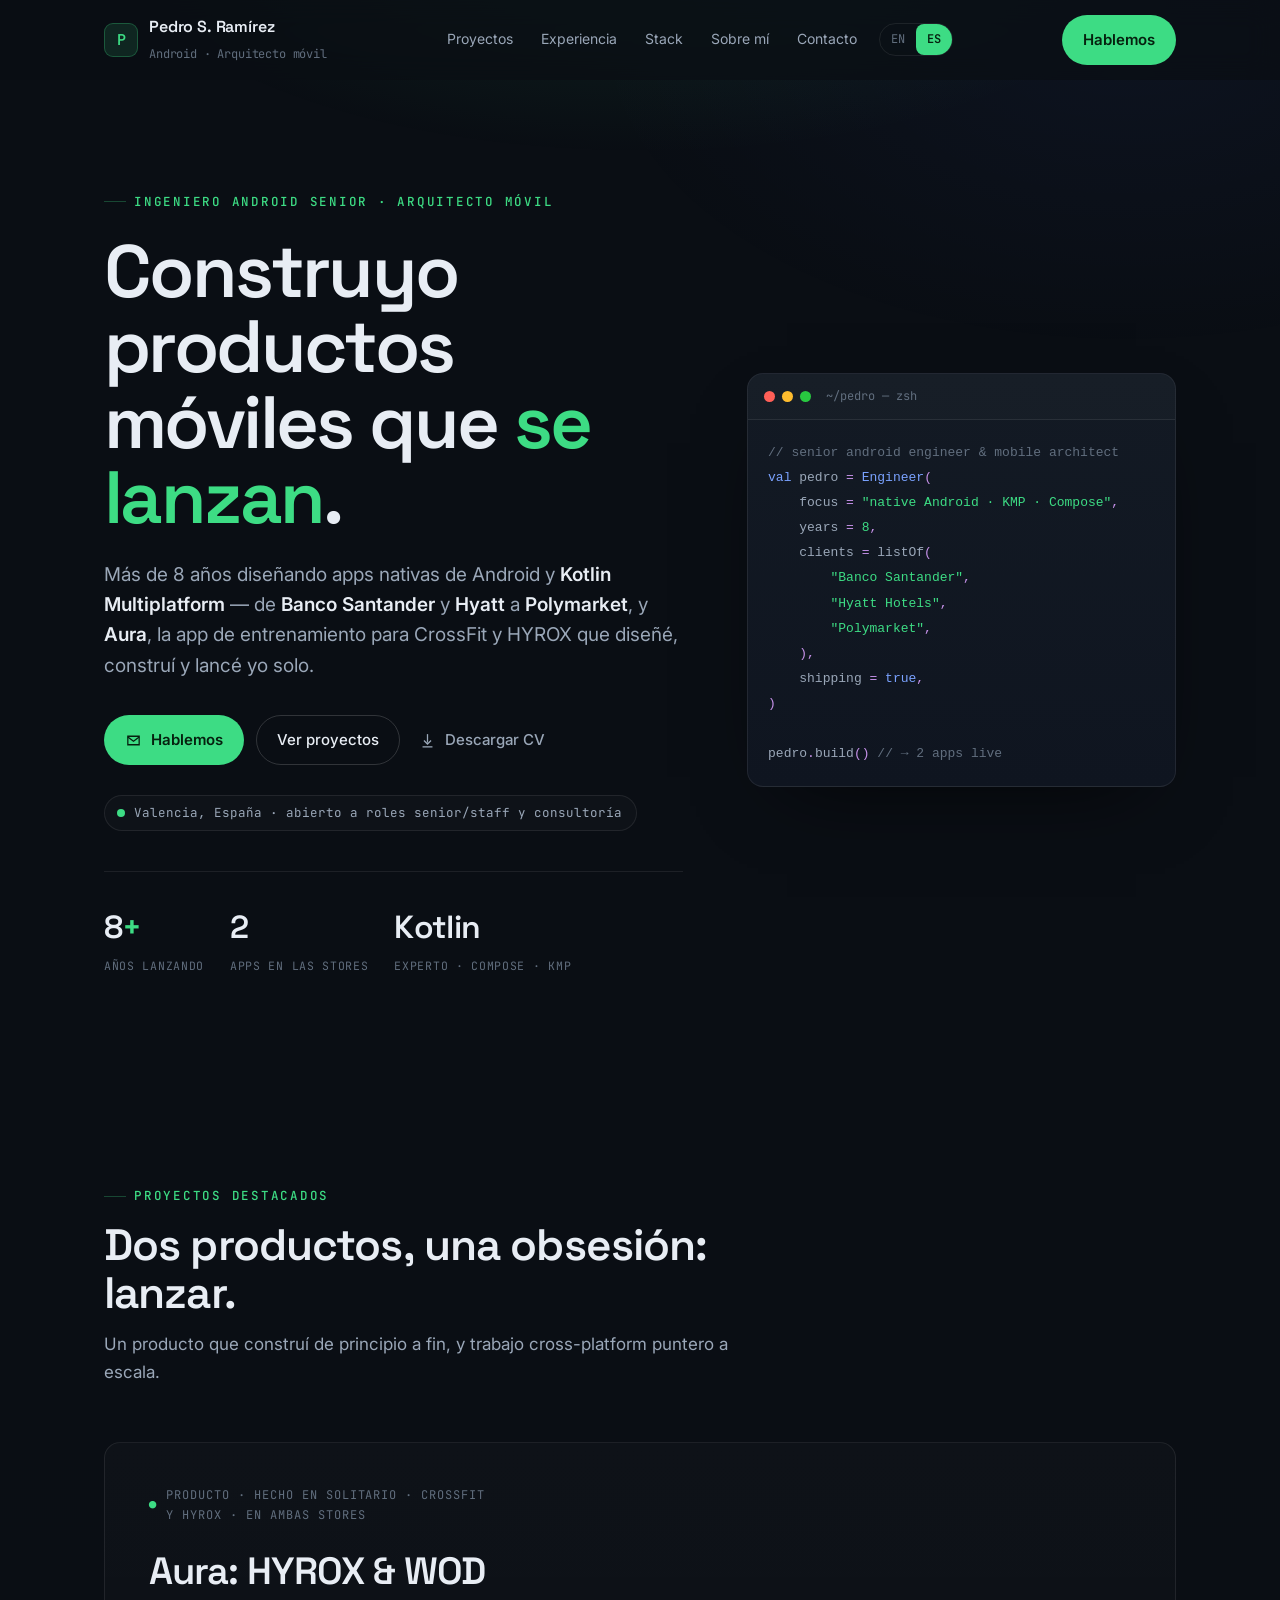
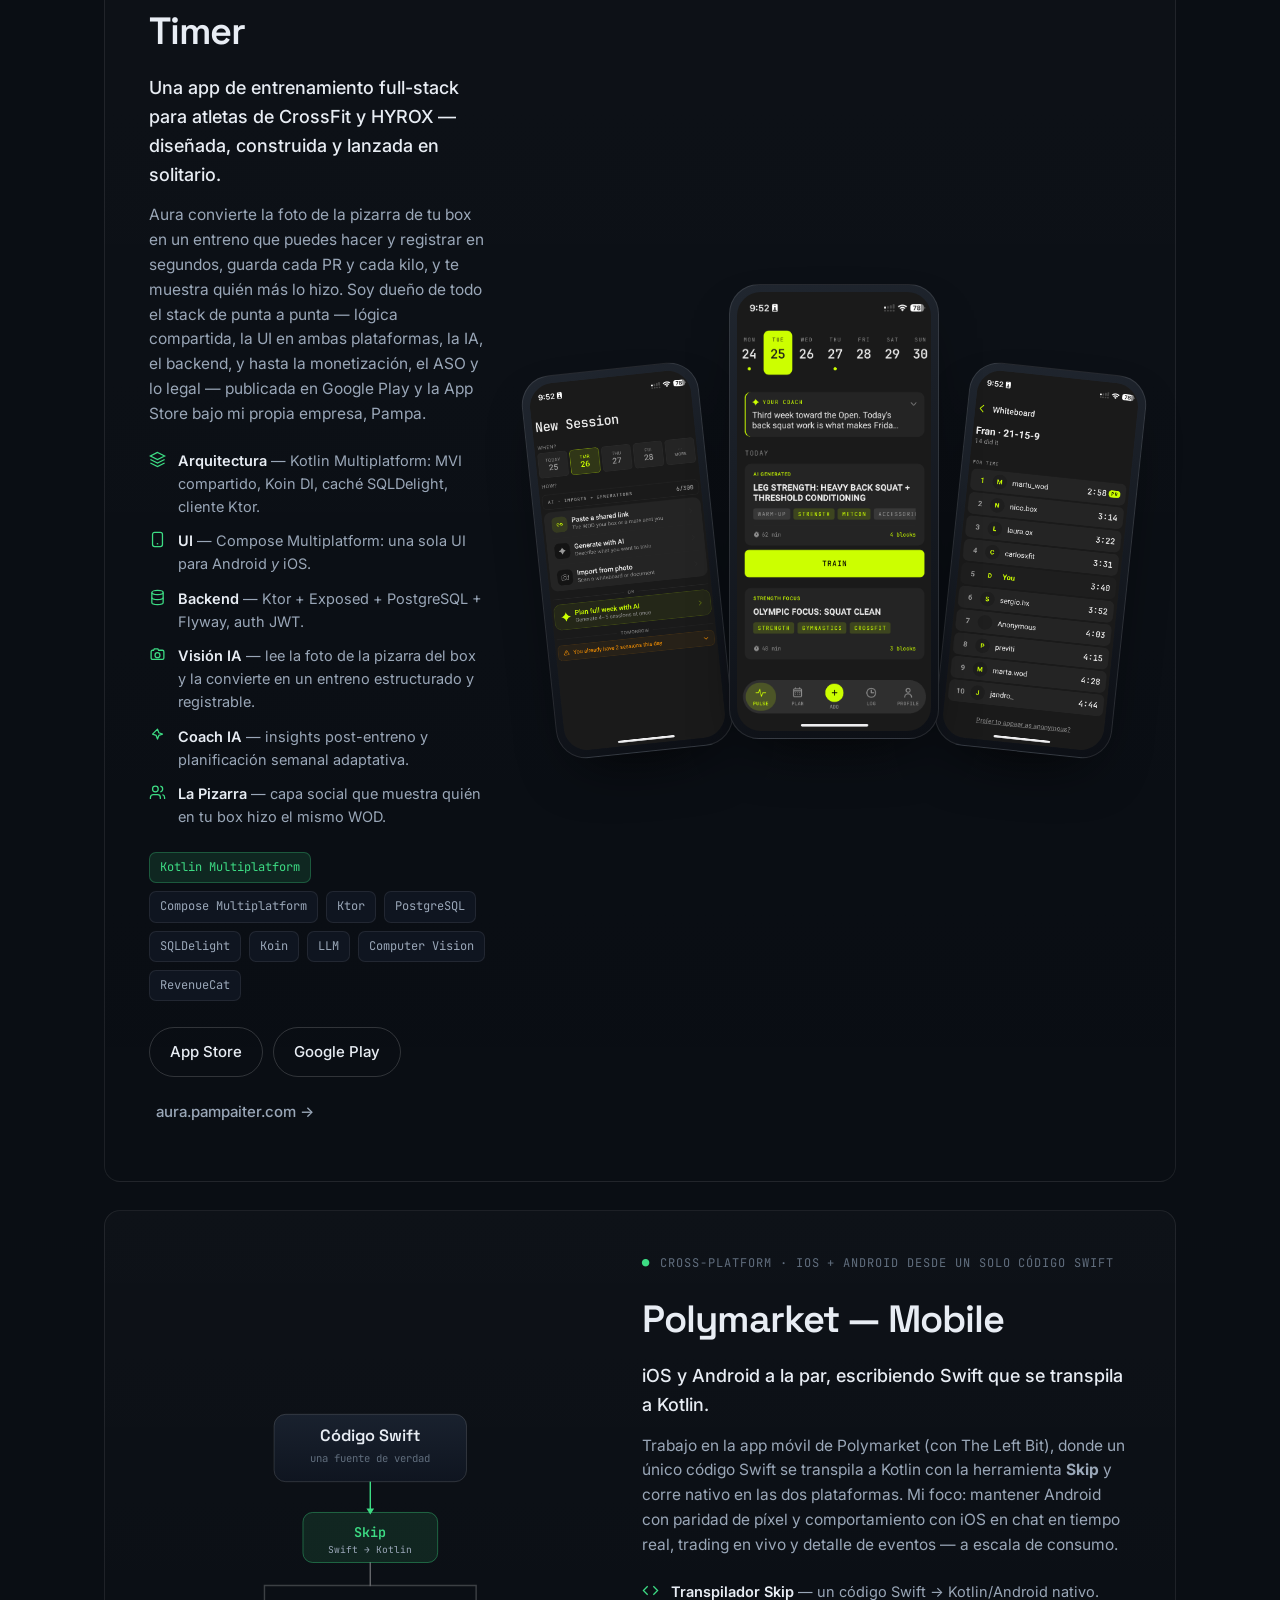
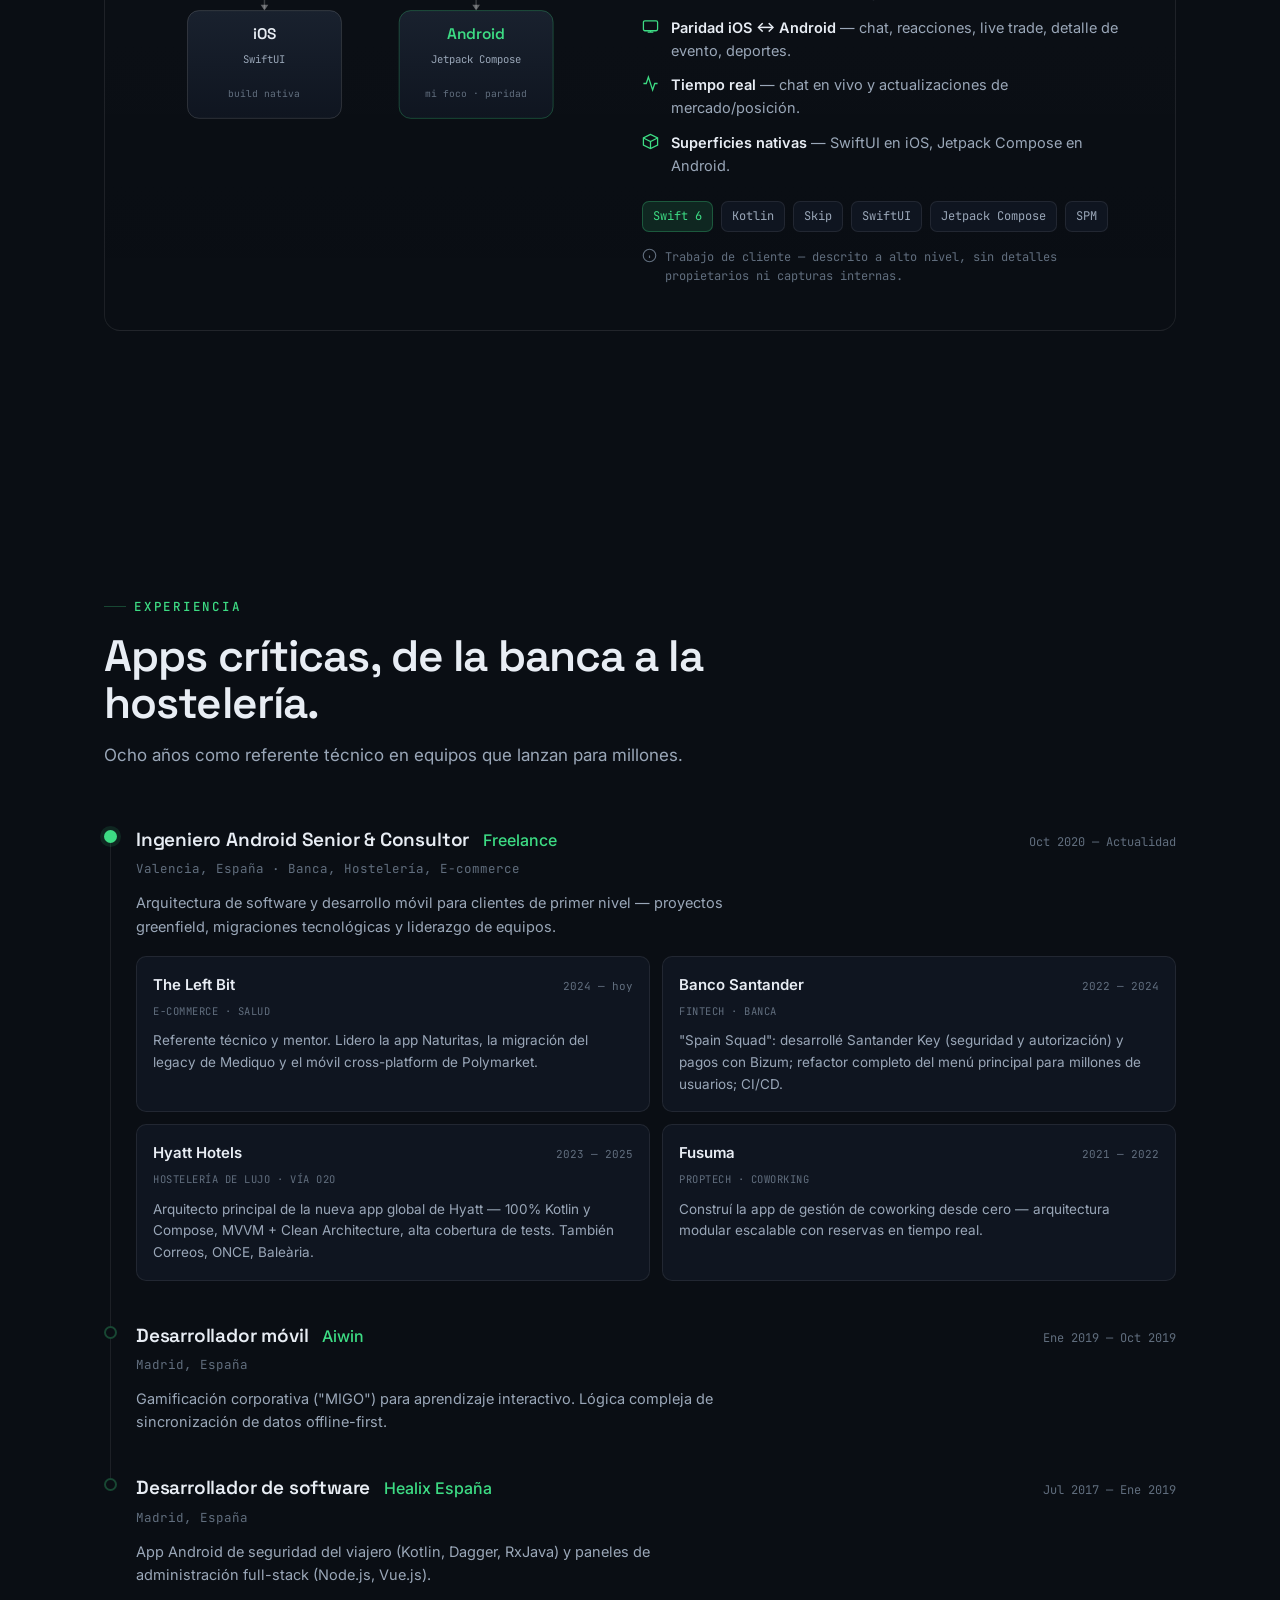
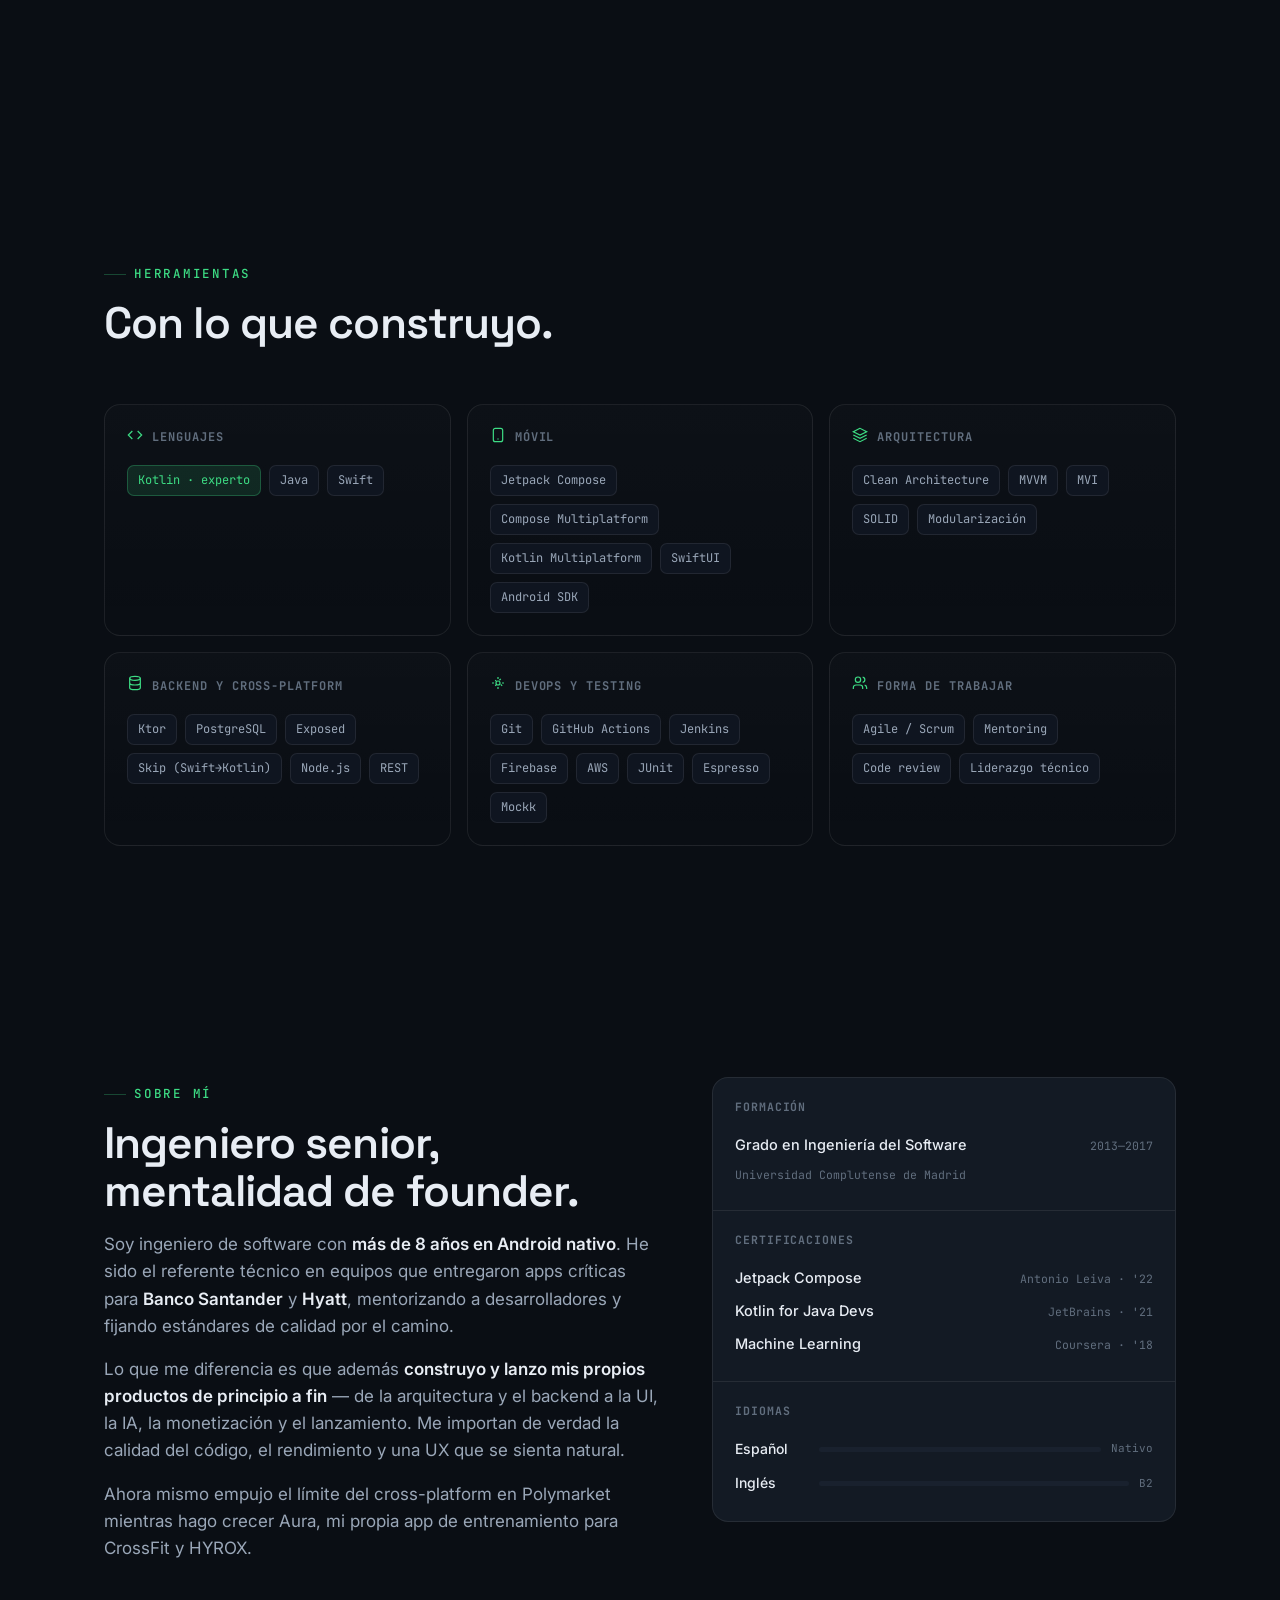
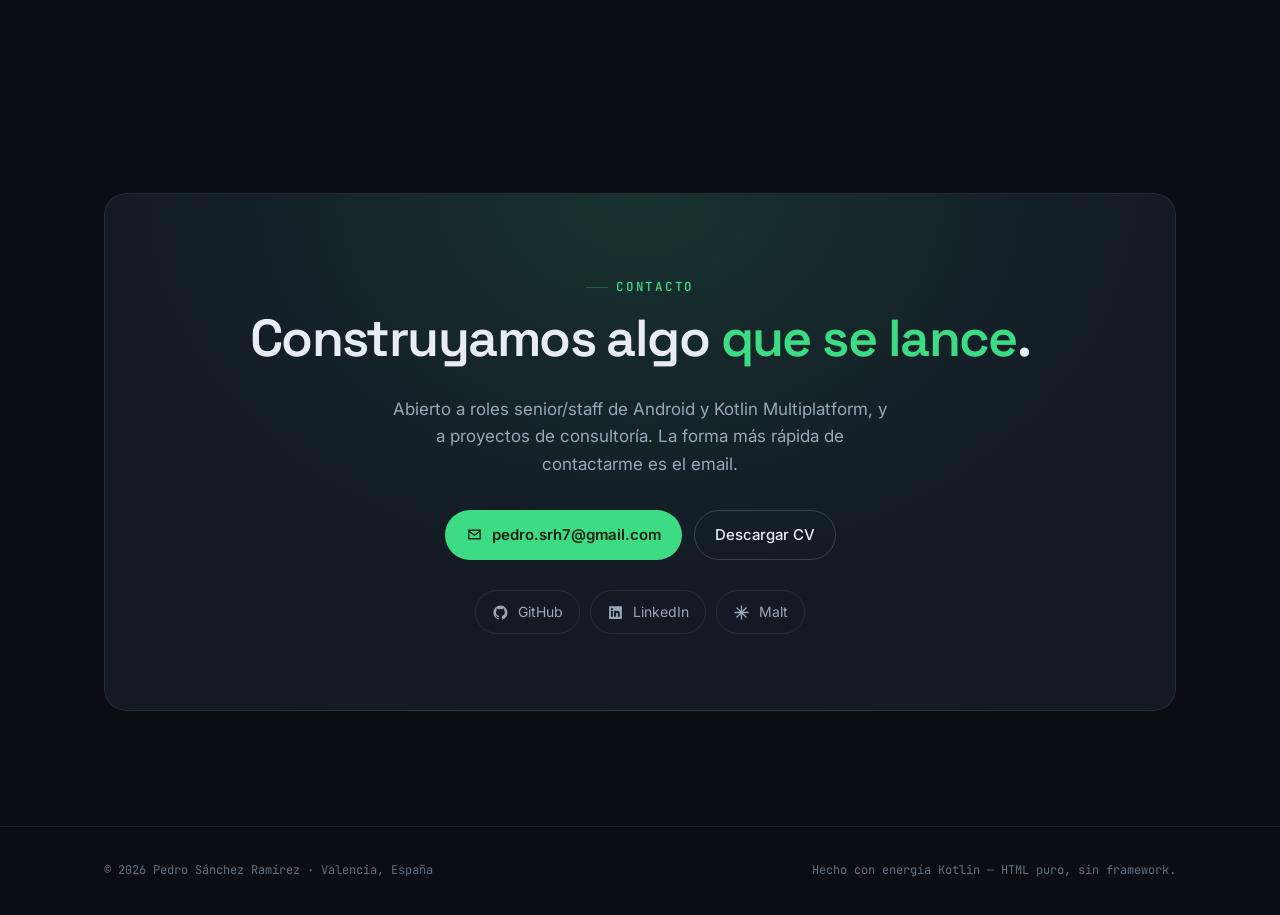
==== commit cdb10afd: "Serve the new CV per language and correct experience to 8+ years Co-Authored-By: Claude Opus 5 <nore" ====
--- a/index.es.html
+++ b/index.es.html
@@ -4,7 +4,7 @@
 <meta charset="UTF-8" />
 <meta name="viewport" content="width=device-width, initial-scale=1" />
 <title>Pedro Sánchez Ramírez — Ingeniero Android Senior y Arquitecto Móvil</title>
-<meta name="description" content="Ingeniero Android senior y arquitecto móvil con más de 7 años lanzando apps críticas para Banco Santander, Hyatt y Polymarket — y Aura, una app de entrenamiento HYROX &amp; WOD para atletas funcionales, construida y lanzada en solitario con Kotlin Multiplatform." />
+<meta name="description" content="Ingeniero Android senior y arquitecto móvil con más de 8 años lanzando apps críticas para Banco Santander, Hyatt y Polymarket — y Aura, una app de entrenamiento HYROX &amp; WOD para atletas funcionales, construida y lanzada en solitario con Kotlin Multiplatform." />
 <meta name="author" content="Pedro Sánchez Ramírez" />
 <meta name="theme-color" content="#0A0E14" />
 <link rel="canonical" href="https://pedro.pampaiter.com/index.es.html" />
@@ -14,13 +14,13 @@
 
 <meta property="og:type" content="website" />
 <meta property="og:title" content="Pedro Sánchez Ramírez — Ingeniero Android Senior y Arquitecto Móvil" />
-<meta property="og:description" content="Más de 7 años lanzando apps nativas de Android y Kotlin Multiplatform — de Santander y Hyatt a Polymarket, y Aura, la app de entrenamiento para CrossFit y HYROX que construí en solitario." />
+<meta property="og:description" content="Más de 8 años lanzando apps nativas de Android y Kotlin Multiplatform — de Santander y Hyatt a Polymarket, y Aura, la app de entrenamiento para CrossFit y HYROX que construí en solitario." />
 <meta property="og:url" content="https://pedro.pampaiter.com/index.es.html" />
 <meta property="og:locale" content="es_ES" />
 <meta property="og:locale:alternate" content="en_US" />
 <meta name="twitter:card" content="summary_large_image" />
 <meta name="twitter:title" content="Pedro Sánchez Ramírez — Ingeniero Android Senior y Arquitecto Móvil" />
-<meta name="twitter:description" content="Más de 7 años lanzando apps nativas de Android y Kotlin Multiplatform. Ingeniero-founder detrás de Aura." />
+<meta name="twitter:description" content="Más de 8 años lanzando apps nativas de Android y Kotlin Multiplatform. Ingeniero-founder detrás de Aura." />
 
 <link rel="icon" href="data:image/svg+xml,%3Csvg xmlns='http://www.w3.org/2000/svg' viewBox='0 0 100 100'%3E%3Crect width='100' height='100' rx='24' fill='%230A0E14'/%3E%3Ctext x='50' y='70' font-family='monospace' font-size='60' font-weight='700' fill='%233DDC84' text-anchor='middle'%3EP%3C/text%3E%3C/svg%3E" />
 
@@ -85,7 +85,7 @@
       <span class="eyebrow reveal">Ingeniero Android Senior · Arquitecto móvil</span>
       <h1 class="reveal">Construyo productos móviles que <span class="accent">se lanzan</span>.</h1>
       <p class="hero-lead reveal">
-        Más de 7 años diseñando apps nativas de Android y <strong>Kotlin Multiplatform</strong> —
+        Más de 8 años diseñando apps nativas de Android y <strong>Kotlin Multiplatform</strong> —
         de <strong>Banco Santander</strong> y <strong>Hyatt</strong> a <strong>Polymarket</strong>,
         y <strong>Aura</strong>, la app de entrenamiento para CrossFit y HYROX que diseñé, construí y lancé yo solo.
       </p>
@@ -95,7 +95,7 @@
           Hablemos
         </a>
         <a href="#work" class="btn btn-ghost">Ver proyectos</a>
-        <a href="assets/pedro-sanchez-ramirez-cv.pdf" class="btn btn-text" target="_blank" rel="noopener">
+        <a href="assets/pedro-sanchez-ramirez-cv-es.pdf" class="btn btn-text" target="_blank" rel="noopener">
           <svg viewBox="0 0 24 24" fill="none" stroke="currentColor" stroke-width="1.8"><path d="M12 3v12"/><path d="m7 12 5 5 5-5"/><path d="M5 21h14"/></svg>
           Descargar CV
         </a>
@@ -104,7 +104,7 @@
         <span class="status-chip"><span class="status-dot"></span> Valencia, España · abierto a roles senior/staff y consultoría</span>
       </div>
       <div class="stat-row reveal">
-        <div class="stat"><div class="num">7<span class="u">+</span></div><div class="lbl">Años lanzando</div></div>
+        <div class="stat"><div class="num">8<span class="u">+</span></div><div class="lbl">Años lanzando</div></div>
         <div class="stat"><div class="num">2</div><div class="lbl">Apps en las stores</div></div>
         <div class="stat"><div class="num">Kotlin</div><div class="lbl">Experto · Compose · KMP</div></div>
       </div>
@@ -116,7 +116,7 @@
         <pre><code><span class="c">// senior android engineer &amp; mobile architect</span>
 <span class="k">val</span> pedro <span class="p">=</span> <span class="k">Engineer</span><span class="p">(</span>
     focus <span class="p">=</span> <span class="s">"native Android · KMP · Compose"</span><span class="p">,</span>
-    years <span class="p">=</span> <span class="s">7</span><span class="p">,</span>
+    years <span class="p">=</span> <span class="s">8</span><span class="p">,</span>
     clients <span class="p">=</span> listOf<span class="p">(</span>
         <span class="s">"Banco Santander"</span><span class="p">,</span>
         <span class="s">"Hyatt Hotels"</span><span class="p">,</span>
@@ -260,7 +260,7 @@
   <div class="section-head reveal">
     <span class="eyebrow">Experiencia</span>
     <h2 class="section-title">Apps críticas, de la banca a la hostelería.</h2>
-    <p class="section-subtitle">Siete años como referente técnico en equipos que lanzan para millones.</p>
+    <p class="section-subtitle">Ocho años como referente técnico en equipos que lanzan para millones.</p>
   </div>
 
   <div class="timeline">
@@ -358,7 +358,7 @@
     <div class="about-text reveal">
       <span class="eyebrow">Sobre mí</span>
       <h2 class="section-title" style="margin-bottom:8px">Ingeniero senior, mentalidad de founder.</h2>
-      <p>Soy ingeniero de software con <strong>más de 7 años en Android nativo</strong>. He sido el referente técnico en equipos que entregaron apps críticas para <strong>Banco Santander</strong> y <strong>Hyatt</strong>, mentorizando a desarrolladores y fijando estándares de calidad por el camino.</p>
+      <p>Soy ingeniero de software con <strong>más de 8 años en Android nativo</strong>. He sido el referente técnico en equipos que entregaron apps críticas para <strong>Banco Santander</strong> y <strong>Hyatt</strong>, mentorizando a desarrolladores y fijando estándares de calidad por el camino.</p>
       <p>Lo que me diferencia es que además <strong>construyo y lanzo mis propios productos de principio a fin</strong> — de la arquitectura y el backend a la UI, la IA, la monetización y el lanzamiento. Me importan de verdad la calidad del código, el rendimiento y una UX que se sienta natural.</p>
       <p>Ahora mismo empujo el límite del cross-platform en Polymarket mientras hago crecer Aura, mi propia app de entrenamiento para CrossFit y HYROX.</p>
     </div>
@@ -394,7 +394,7 @@
         <svg viewBox="0 0 24 24" fill="none" stroke="currentColor" stroke-width="1.8"><path d="M4 6h16v12H4z"/><path d="m4 7 8 6 8-6"/></svg>
         pedro.srh7@gmail.com
       </a>
-      <a class="btn btn-ghost" href="assets/pedro-sanchez-ramirez-cv.pdf" target="_blank" rel="noopener">Descargar CV</a>
+      <a class="btn btn-ghost" href="assets/pedro-sanchez-ramirez-cv-es.pdf" target="_blank" rel="noopener">Descargar CV</a>
     </div>
     <div class="socials">
       <a class="social" href="https://github.com/pedrosr7" target="_blank" rel="noopener">
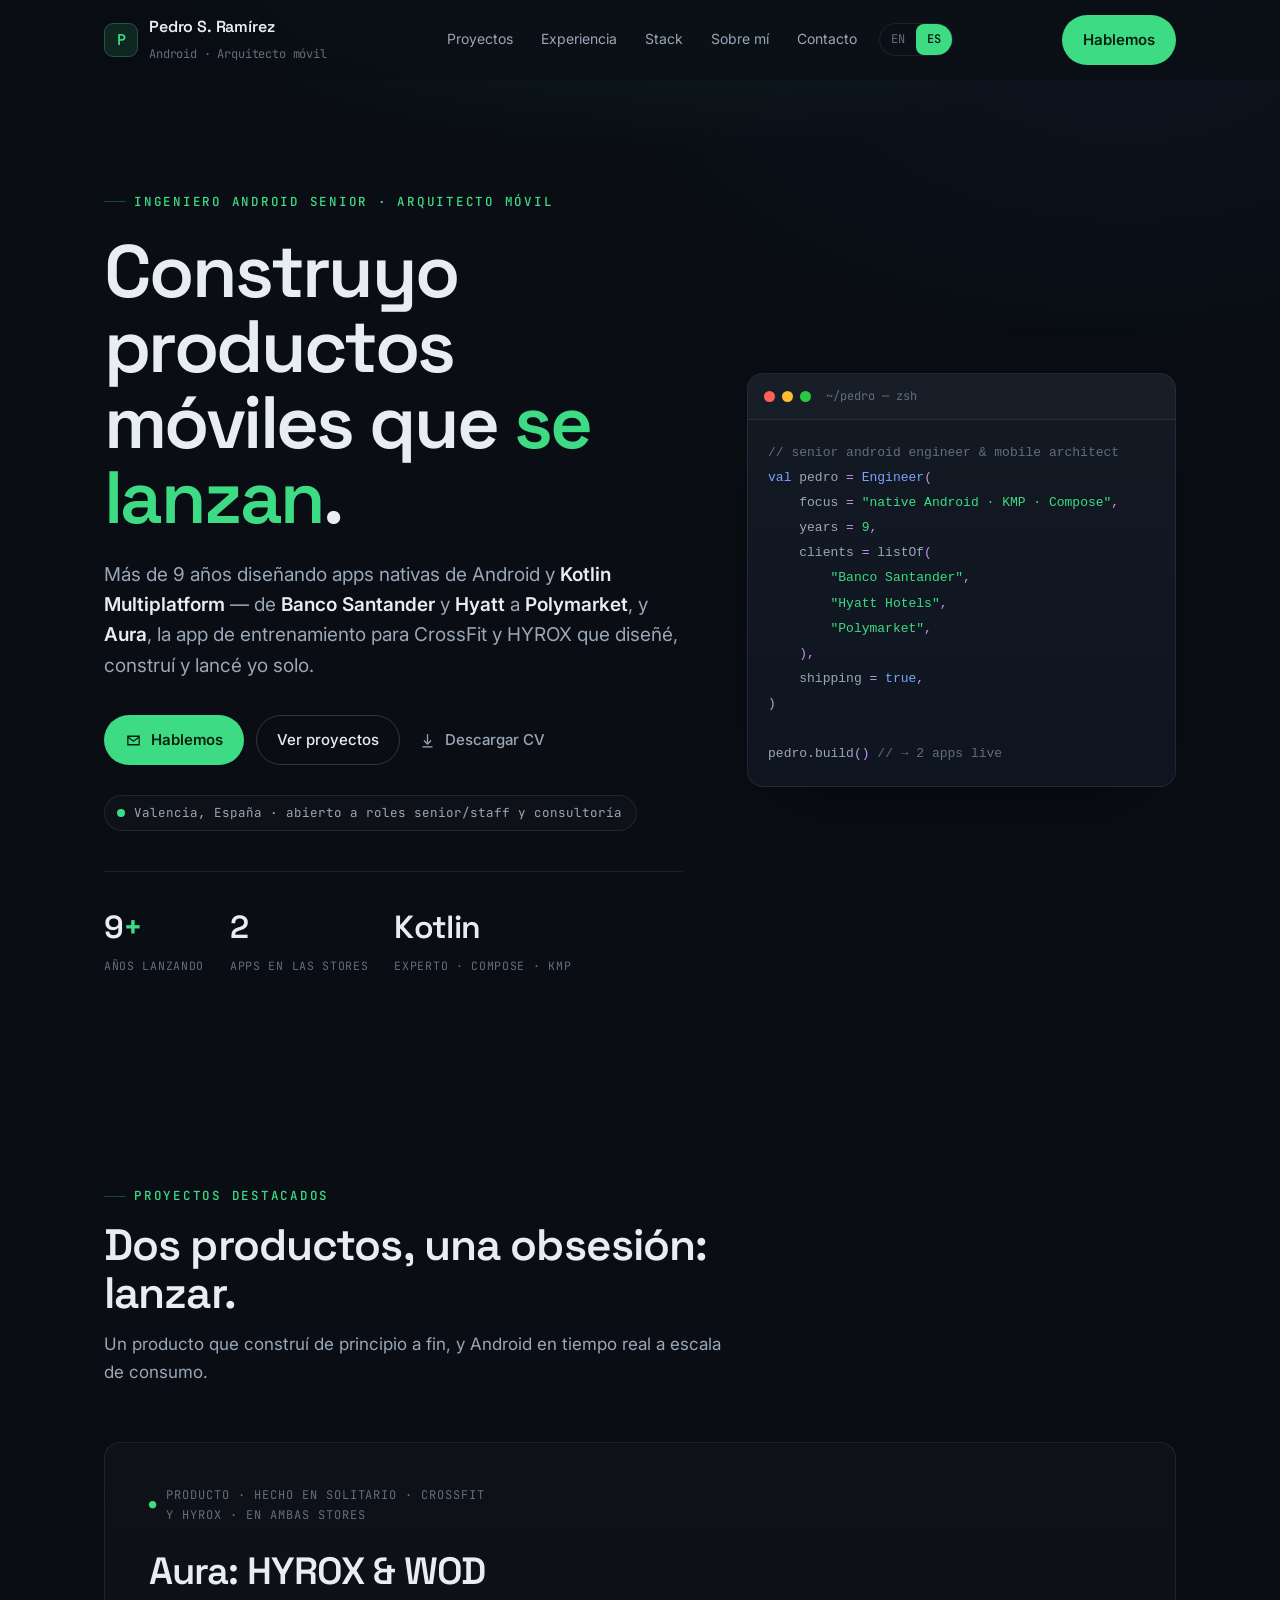
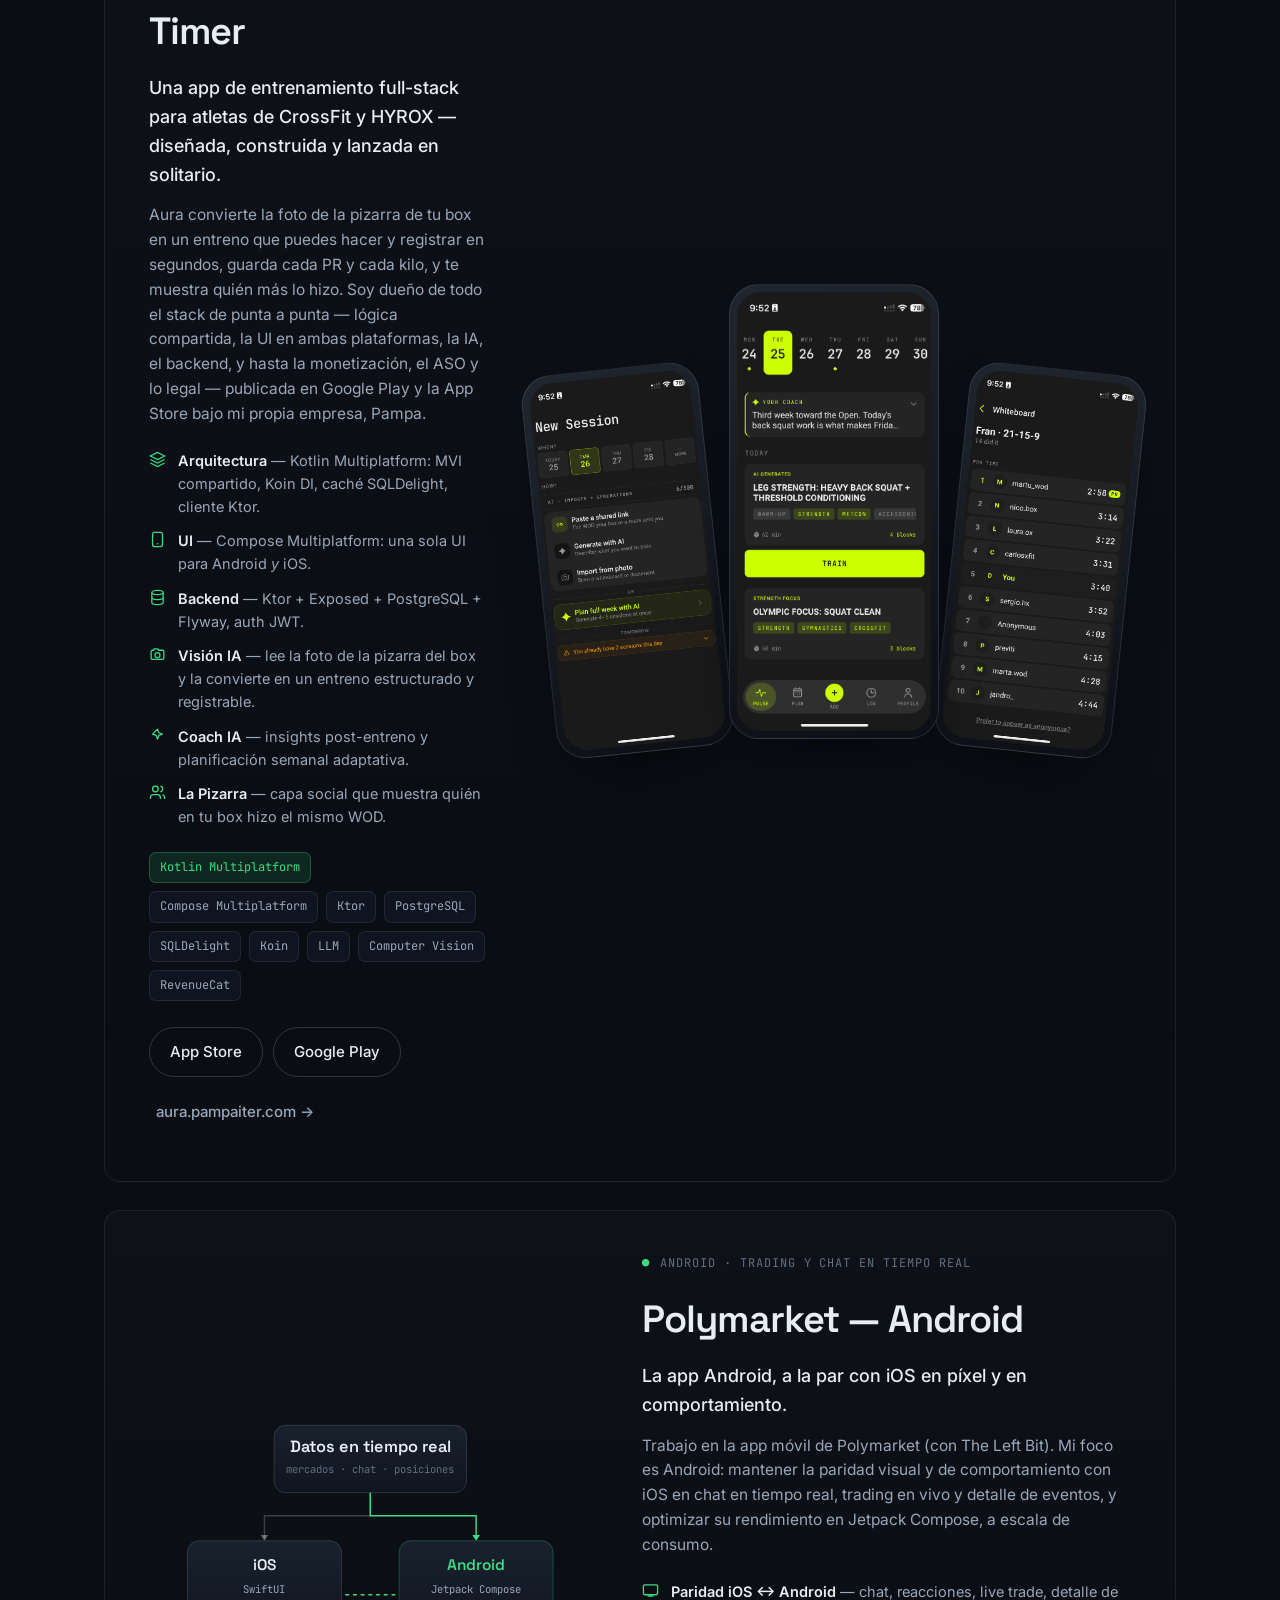
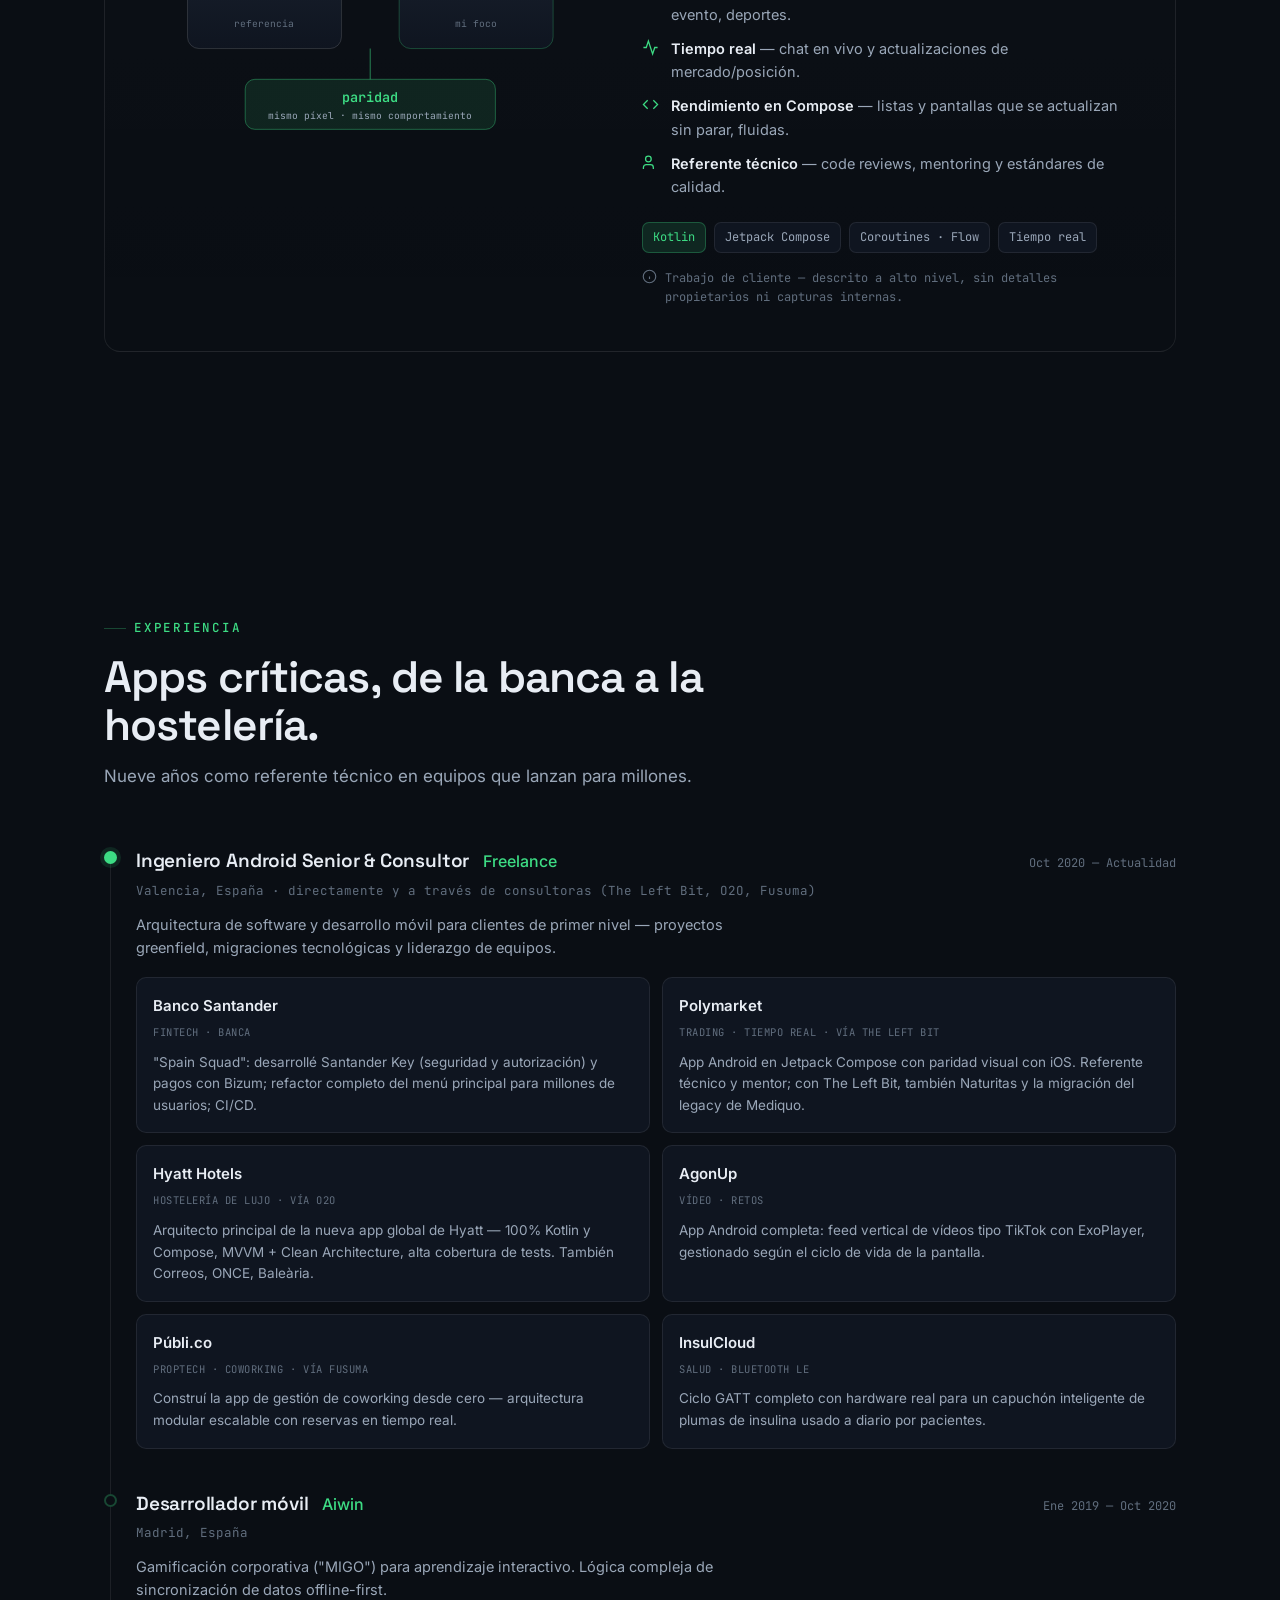
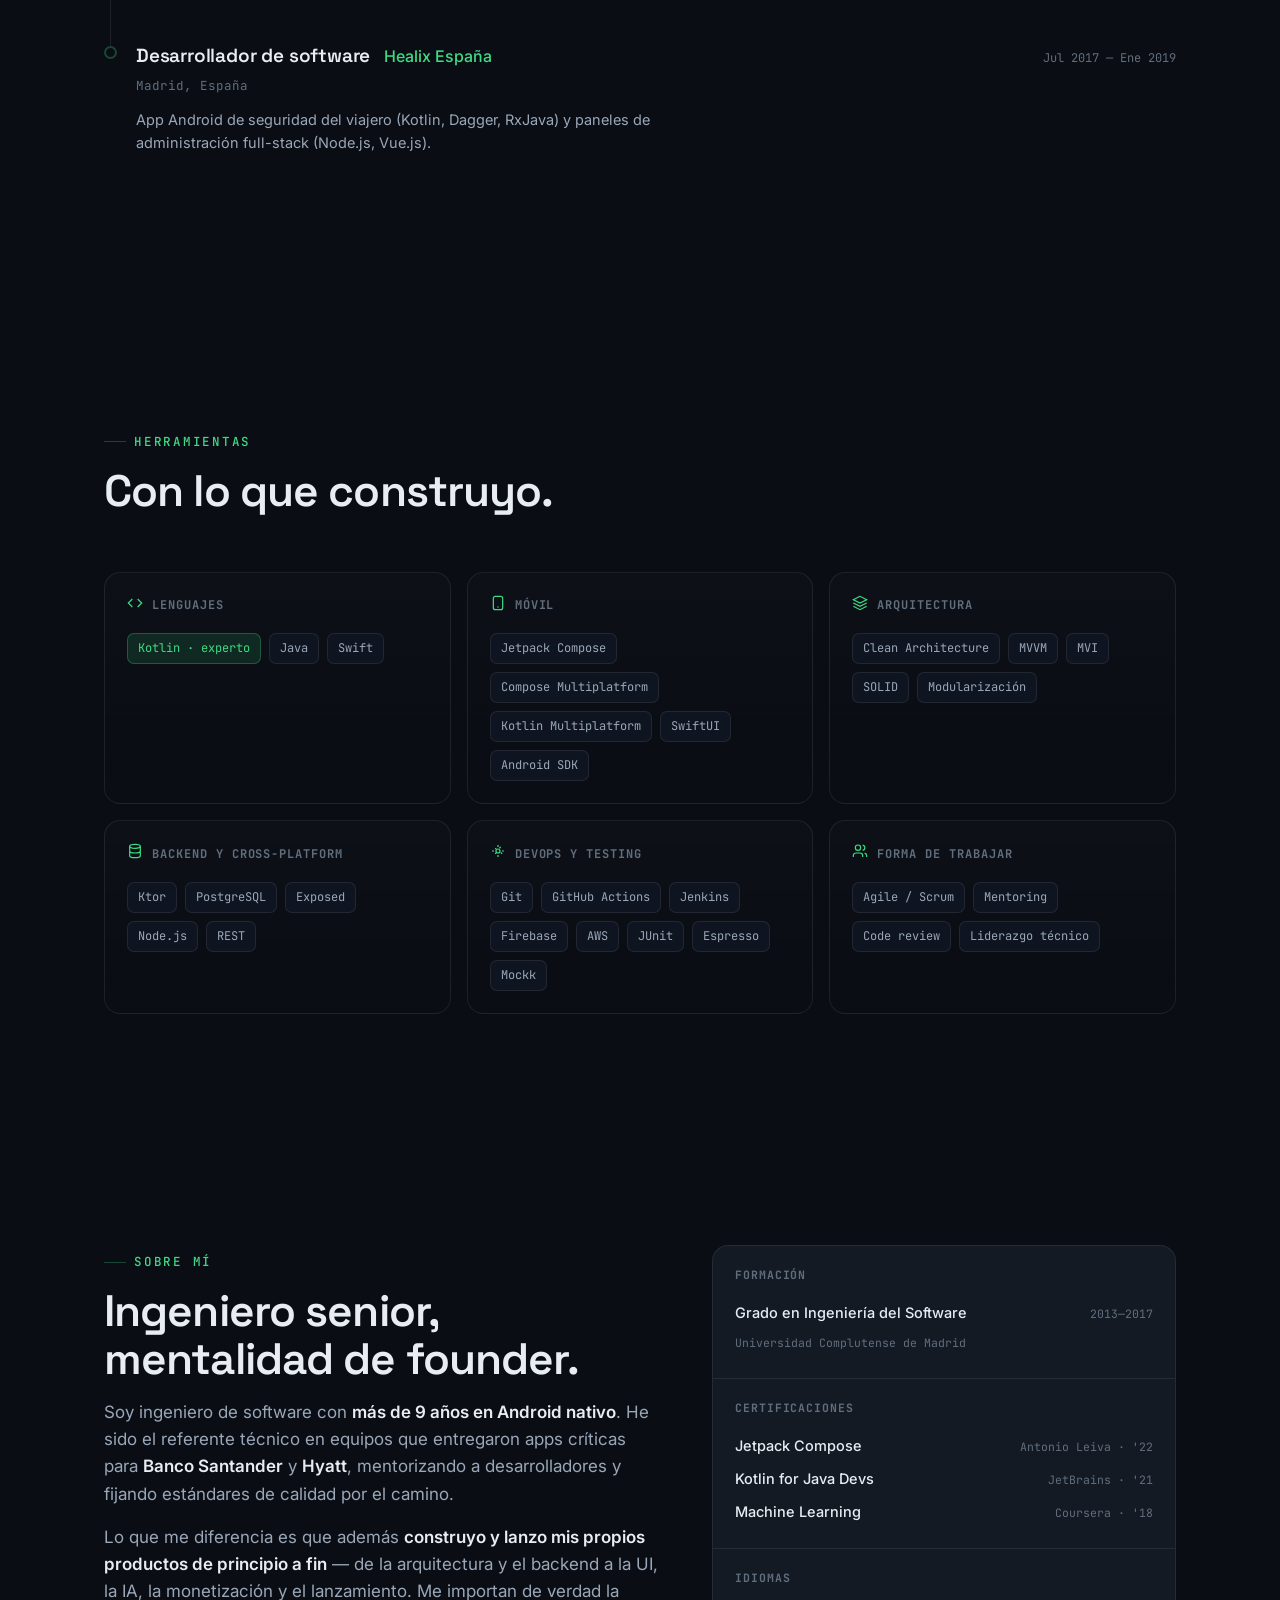
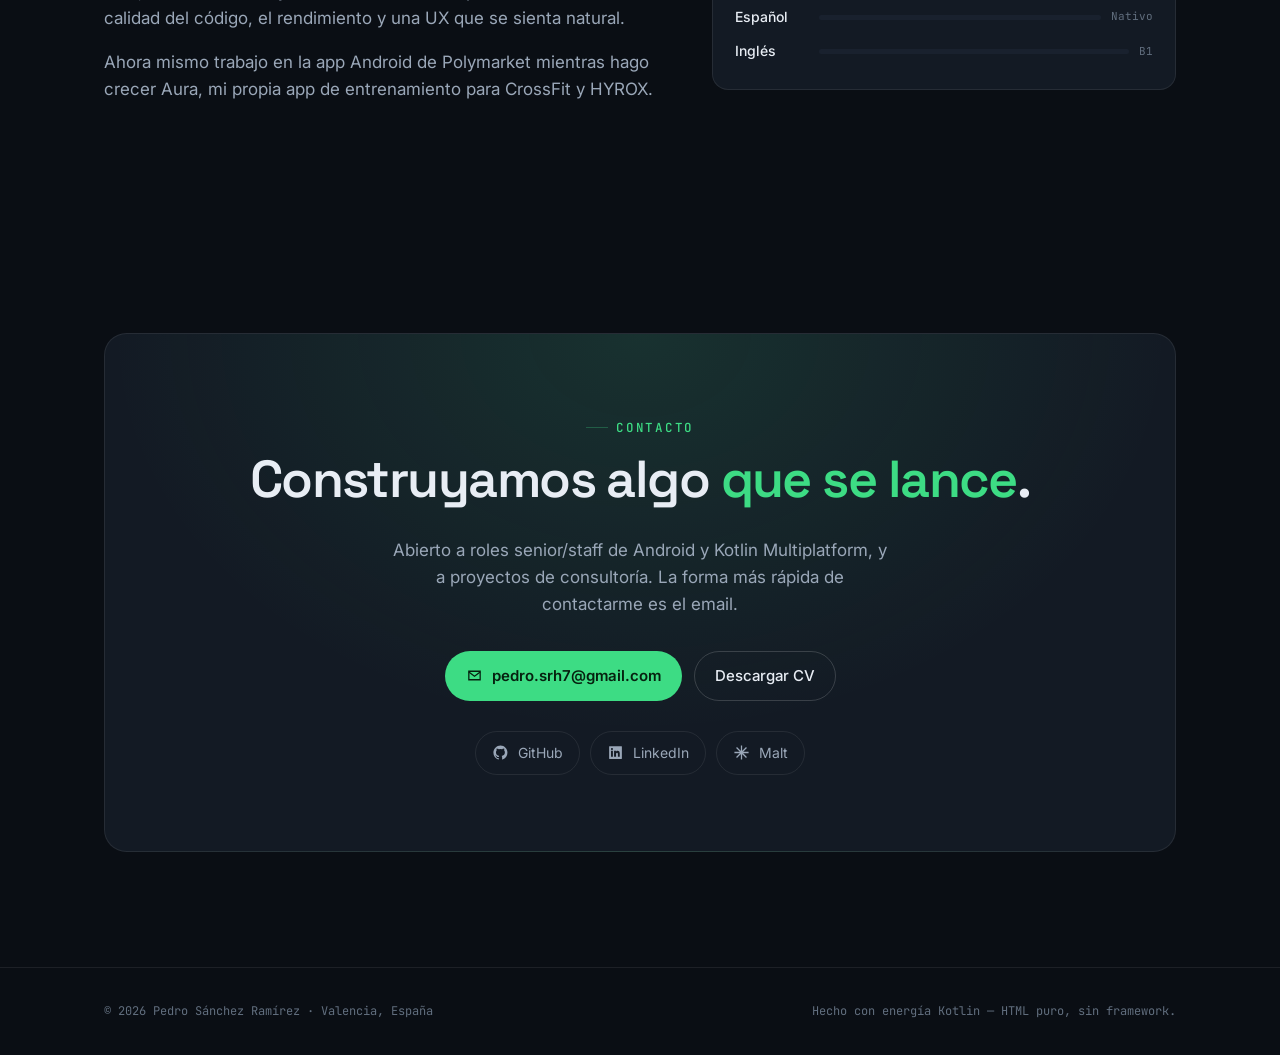
==== commit 643c8e3d: "Align portfolio with the current CV Freelance block without per-client dates, AgonUp and InsulCloud " ====
--- a/index.es.html
+++ b/index.es.html
@@ -4,7 +4,7 @@
 <meta charset="UTF-8" />
 <meta name="viewport" content="width=device-width, initial-scale=1" />
 <title>Pedro Sánchez Ramírez — Ingeniero Android Senior y Arquitecto Móvil</title>
-<meta name="description" content="Ingeniero Android senior y arquitecto móvil con más de 8 años lanzando apps críticas para Banco Santander, Hyatt y Polymarket — y Aura, una app de entrenamiento HYROX &amp; WOD para atletas funcionales, construida y lanzada en solitario con Kotlin Multiplatform." />
+<meta name="description" content="Ingeniero Android senior y arquitecto móvil con más de 9 años lanzando apps críticas para Banco Santander, Hyatt y Polymarket — y Aura, una app de entrenamiento HYROX &amp; WOD para atletas funcionales, construida y lanzada en solitario con Kotlin Multiplatform." />
 <meta name="author" content="Pedro Sánchez Ramírez" />
 <meta name="theme-color" content="#0A0E14" />
 <link rel="canonical" href="https://pedro.pampaiter.com/index.es.html" />
@@ -14,13 +14,13 @@
 
 <meta property="og:type" content="website" />
 <meta property="og:title" content="Pedro Sánchez Ramírez — Ingeniero Android Senior y Arquitecto Móvil" />
-<meta property="og:description" content="Más de 8 años lanzando apps nativas de Android y Kotlin Multiplatform — de Santander y Hyatt a Polymarket, y Aura, la app de entrenamiento para CrossFit y HYROX que construí en solitario." />
+<meta property="og:description" content="Más de 9 años lanzando apps nativas de Android y Kotlin Multiplatform — de Santander y Hyatt a Polymarket, y Aura, la app de entrenamiento para CrossFit y HYROX que construí en solitario." />
 <meta property="og:url" content="https://pedro.pampaiter.com/index.es.html" />
 <meta property="og:locale" content="es_ES" />
 <meta property="og:locale:alternate" content="en_US" />
 <meta name="twitter:card" content="summary_large_image" />
 <meta name="twitter:title" content="Pedro Sánchez Ramírez — Ingeniero Android Senior y Arquitecto Móvil" />
-<meta name="twitter:description" content="Más de 8 años lanzando apps nativas de Android y Kotlin Multiplatform. Ingeniero-founder detrás de Aura." />
+<meta name="twitter:description" content="Más de 9 años lanzando apps nativas de Android y Kotlin Multiplatform. Ingeniero-founder detrás de Aura." />
 
 <link rel="icon" href="data:image/svg+xml,%3Csvg xmlns='http://www.w3.org/2000/svg' viewBox='0 0 100 100'%3E%3Crect width='100' height='100' rx='24' fill='%230A0E14'/%3E%3Ctext x='50' y='70' font-family='monospace' font-size='60' font-weight='700' fill='%233DDC84' text-anchor='middle'%3EP%3C/text%3E%3C/svg%3E" />
 
@@ -85,7 +85,7 @@
       <span class="eyebrow reveal">Ingeniero Android Senior · Arquitecto móvil</span>
       <h1 class="reveal">Construyo productos móviles que <span class="accent">se lanzan</span>.</h1>
       <p class="hero-lead reveal">
-        Más de 8 años diseñando apps nativas de Android y <strong>Kotlin Multiplatform</strong> —
+        Más de 9 años diseñando apps nativas de Android y <strong>Kotlin Multiplatform</strong> —
         de <strong>Banco Santander</strong> y <strong>Hyatt</strong> a <strong>Polymarket</strong>,
         y <strong>Aura</strong>, la app de entrenamiento para CrossFit y HYROX que diseñé, construí y lancé yo solo.
       </p>
@@ -104,7 +104,7 @@
         <span class="status-chip"><span class="status-dot"></span> Valencia, España · abierto a roles senior/staff y consultoría</span>
       </div>
       <div class="stat-row reveal">
-        <div class="stat"><div class="num">8<span class="u">+</span></div><div class="lbl">Años lanzando</div></div>
+        <div class="stat"><div class="num">9<span class="u">+</span></div><div class="lbl">Años lanzando</div></div>
         <div class="stat"><div class="num">2</div><div class="lbl">Apps en las stores</div></div>
         <div class="stat"><div class="num">Kotlin</div><div class="lbl">Experto · Compose · KMP</div></div>
       </div>
@@ -116,7 +116,7 @@
         <pre><code><span class="c">// senior android engineer &amp; mobile architect</span>
 <span class="k">val</span> pedro <span class="p">=</span> <span class="k">Engineer</span><span class="p">(</span>
     focus <span class="p">=</span> <span class="s">"native Android · KMP · Compose"</span><span class="p">,</span>
-    years <span class="p">=</span> <span class="s">8</span><span class="p">,</span>
+    years <span class="p">=</span> <span class="s">9</span><span class="p">,</span>
     clients <span class="p">=</span> listOf<span class="p">(</span>
         <span class="s">"Banco Santander"</span><span class="p">,</span>
         <span class="s">"Hyatt Hotels"</span><span class="p">,</span>
@@ -136,7 +136,7 @@
   <div class="section-head reveal">
     <span class="eyebrow">Proyectos destacados</span>
     <h2 class="section-title">Dos productos, una obsesión: lanzar.</h2>
-    <p class="section-subtitle">Un producto que construí de principio a fin, y trabajo cross-platform puntero a escala.</p>
+    <p class="section-subtitle">Un producto que construí de principio a fin, y Android en tiempo real a escala de consumo.</p>
   </div>
 
   <!-- Aura -->
@@ -192,28 +192,25 @@
   <article class="project project--reverse reveal">
     <div class="project-grid">
       <div class="project-copy">
-        <div class="project-label"><span class="badge">●</span> Cross-platform · iOS + Android desde un solo código Swift</div>
-        <h3>Polymarket — Mobile</h3>
-        <p class="oneliner">iOS y Android a la par, escribiendo Swift que se transpila a Kotlin.</p>
+        <div class="project-label"><span class="badge">●</span> Android · Trading y chat en tiempo real</div>
+        <h3>Polymarket — Android</h3>
+        <p class="oneliner">La app Android, a la par con iOS en píxel y en comportamiento.</p>
         <p class="body">
-          Trabajo en la app móvil de Polymarket (con The Left Bit), donde un único código Swift se
-          transpila a Kotlin con la herramienta <b>Skip</b> y corre nativo en las dos plataformas.
-          Mi foco: mantener Android con paridad de píxel y comportamiento con iOS en chat en tiempo
-          real, trading en vivo y detalle de eventos — a escala de consumo.
+          Trabajo en la app móvil de Polymarket (con The Left Bit). Mi foco es Android: mantener
+          la paridad visual y de comportamiento con iOS en chat en tiempo real, trading en vivo y
+          detalle de eventos, y optimizar su rendimiento en Jetpack Compose, a escala de consumo.
         </p>
         <ul class="highlights">
-          <li><span class="ic"><svg viewBox="0 0 24 24" fill="none" stroke="currentColor" stroke-width="1.8"><path d="m8 6-6 6 6 6"/><path d="m16 6 6 6-6 6"/></svg></span><span><b>Transpilador Skip</b> — un código Swift → Kotlin/Android nativo.</span></li>
           <li><span class="ic"><svg viewBox="0 0 24 24" fill="none" stroke="currentColor" stroke-width="1.8"><rect x="2" y="4" width="20" height="14" rx="2"/><path d="M8 20h8M12 18v2"/></svg></span><span><b>Paridad iOS ↔ Android</b> — chat, reacciones, live trade, detalle de evento, deportes.</span></li>
           <li><span class="ic"><svg viewBox="0 0 24 24" fill="none" stroke="currentColor" stroke-width="1.8"><path d="M22 12h-4l-3 9L9 3l-3 9H2"/></svg></span><span><b>Tiempo real</b> — chat en vivo y actualizaciones de mercado/posición.</span></li>
-          <li><span class="ic"><svg viewBox="0 0 24 24" fill="none" stroke="currentColor" stroke-width="1.8"><path d="M12 2 2 7v10l10 5 10-5V7L12 2Z"/><path d="M12 22V12M2 7l10 5 10-5"/></svg></span><span><b>Superficies nativas</b> — SwiftUI en iOS, Jetpack Compose en Android.</span></li>
+          <li><span class="ic"><svg viewBox="0 0 24 24" fill="none" stroke="currentColor" stroke-width="1.8"><path d="m8 6-6 6 6 6"/><path d="m16 6 6 6-6 6"/></svg></span><span><b>Rendimiento en Compose</b> — listas y pantallas que se actualizan sin parar, fluidas.</span></li>
+          <li><span class="ic"><svg viewBox="0 0 24 24" fill="none" stroke="currentColor" stroke-width="1.8"><path d="M16 21v-2a4 4 0 0 0-4-4H6a4 4 0 0 0-4 4v2"/><circle cx="9" cy="7" r="4"/></svg></span><span><b>Referente técnico</b> — code reviews, mentoring y estándares de calidad.</span></li>
         </ul>
         <div class="tags">
-          <span class="tag tag--accent">Swift 6</span>
-          <span class="tag">Kotlin</span>
-          <span class="tag">Skip</span>
-          <span class="tag">SwiftUI</span>
+          <span class="tag tag--accent">Kotlin</span>
           <span class="tag">Jetpack Compose</span>
-          <span class="tag">SPM</span>
+          <span class="tag">Coroutines · Flow</span>
+          <span class="tag">Tiempo real</span>
         </div>
         <div class="note-inline">
           <span class="ic"><svg viewBox="0 0 24 24" fill="none" stroke="currentColor" stroke-width="1.8"><circle cx="12" cy="12" r="10"/><path d="M12 16v-4M12 8h.01"/></svg></span>
@@ -222,32 +219,32 @@
       </div>
       <div class="project-visual">
         <div class="pipeline">
-          <svg viewBox="0 0 460 360" xmlns="http://www.w3.org/2000/svg" role="img" aria-label="Diagrama: un único código Swift transpilado por Skip a apps nativas de iOS y Android">
+          <svg viewBox="0 0 460 360" xmlns="http://www.w3.org/2000/svg" role="img" aria-label="Diagrama: la app de iOS como referencia y la app Android a la par en chat, trading y eventos">
             <defs>
               <linearGradient id="g1" x1="0" y1="0" x2="0" y2="1">
                 <stop offset="0" stop-color="#19212E"/><stop offset="1" stop-color="#0F1520"/>
               </linearGradient>
             </defs>
             <rect x="130" y="18" width="200" height="70" rx="12" fill="url(#g1)" stroke="rgba(255,255,255,0.14)"/>
-            <text x="230" y="46" text-anchor="middle" fill="#E8EDF4" font-family="'Space Grotesk',sans-serif" font-weight="600" font-size="17">Código Swift</text>
-            <text x="230" y="68" text-anchor="middle" fill="#616E7E" font-family="'JetBrains Mono',monospace" font-size="11">una fuente de verdad</text>
-            <line x1="230" y1="88" x2="230" y2="120" stroke="#3DDC84" stroke-width="1.5"/>
-            <path d="M226 116l4 6 4-6z" fill="#3DDC84"/>
-            <rect x="160" y="120" width="140" height="52" rx="10" fill="rgba(61,220,132,0.10)" stroke="rgba(61,220,132,0.4)"/>
-            <text x="230" y="145" text-anchor="middle" fill="#3DDC84" font-family="'JetBrains Mono',monospace" font-weight="600" font-size="14">Skip</text>
-            <text x="230" y="162" text-anchor="middle" fill="#9AA7B8" font-family="'JetBrains Mono',monospace" font-size="10">Swift → Kotlin</text>
-            <path d="M230 172 V196 H120 V220" fill="none" stroke="rgba(255,255,255,0.2)" stroke-width="1.5"/>
-            <path d="M230 172 V196 H340 V220" fill="none" stroke="rgba(255,255,255,0.2)" stroke-width="1.5"/>
-            <path d="M116 216l4 6 4-6z" fill="rgba(255,255,255,0.35)"/>
-            <path d="M336 216l4 6 4-6z" fill="rgba(255,255,255,0.35)"/>
-            <rect x="40" y="222" width="160" height="112" rx="12" fill="url(#g1)" stroke="rgba(255,255,255,0.14)"/>
-            <text x="120" y="252" text-anchor="middle" fill="#E8EDF4" font-family="'Space Grotesk',sans-serif" font-weight="600" font-size="16">iOS</text>
-            <text x="120" y="276" text-anchor="middle" fill="#9AA7B8" font-family="'JetBrains Mono',monospace" font-size="11">SwiftUI</text>
-            <text x="120" y="312" text-anchor="middle" fill="#616E7E" font-family="'JetBrains Mono',monospace" font-size="10">build nativa</text>
-            <rect x="260" y="222" width="160" height="112" rx="12" fill="url(#g1)" stroke="rgba(61,220,132,0.28)"/>
-            <text x="340" y="252" text-anchor="middle" fill="#3DDC84" font-family="'Space Grotesk',sans-serif" font-weight="600" font-size="16">Android</text>
-            <text x="340" y="276" text-anchor="middle" fill="#9AA7B8" font-family="'JetBrains Mono',monospace" font-size="11">Jetpack Compose</text>
-            <text x="340" y="312" text-anchor="middle" fill="#616E7E" font-family="'JetBrains Mono',monospace" font-size="10">mi foco · paridad</text>
+            <text x="230" y="46" text-anchor="middle" fill="#E8EDF4" font-family="'Space Grotesk',sans-serif" font-weight="600" font-size="17">Datos en tiempo real</text>
+            <text x="230" y="68" text-anchor="middle" fill="#616E7E" font-family="'JetBrains Mono',monospace" font-size="11">mercados · chat · posiciones</text>
+            <path d="M230 88 V112 H120 V136" fill="none" stroke="rgba(255,255,255,0.2)" stroke-width="1.5"/>
+            <path d="M230 88 V112 H340 V136" fill="none" stroke="#3DDC84" stroke-width="1.5"/>
+            <path d="M116 132l4 6 4-6z" fill="rgba(255,255,255,0.35)"/>
+            <path d="M336 132l4 6 4-6z" fill="#3DDC84"/>
+            <rect x="40" y="138" width="160" height="112" rx="12" fill="url(#g1)" stroke="rgba(255,255,255,0.14)"/>
+            <text x="120" y="168" text-anchor="middle" fill="#E8EDF4" font-family="'Space Grotesk',sans-serif" font-weight="600" font-size="16">iOS</text>
+            <text x="120" y="192" text-anchor="middle" fill="#9AA7B8" font-family="'JetBrains Mono',monospace" font-size="11">SwiftUI</text>
+            <text x="120" y="228" text-anchor="middle" fill="#616E7E" font-family="'JetBrains Mono',monospace" font-size="10">referencia</text>
+            <rect x="260" y="138" width="160" height="112" rx="12" fill="url(#g1)" stroke="rgba(61,220,132,0.28)"/>
+            <text x="340" y="168" text-anchor="middle" fill="#3DDC84" font-family="'Space Grotesk',sans-serif" font-weight="600" font-size="16">Android</text>
+            <text x="340" y="192" text-anchor="middle" fill="#9AA7B8" font-family="'JetBrains Mono',monospace" font-size="11">Jetpack Compose</text>
+            <text x="340" y="228" text-anchor="middle" fill="#616E7E" font-family="'JetBrains Mono',monospace" font-size="10">mi foco</text>
+            <line x1="204" y1="194" x2="256" y2="194" stroke="#3DDC84" stroke-width="1.5" stroke-dasharray="4 4"/>
+            <rect x="100" y="282" width="260" height="52" rx="10" fill="rgba(61,220,132,0.10)" stroke="rgba(61,220,132,0.4)"/>
+            <text x="230" y="306" text-anchor="middle" fill="#3DDC84" font-family="'JetBrains Mono',monospace" font-weight="600" font-size="14">paridad</text>
+            <text x="230" y="323" text-anchor="middle" fill="#9AA7B8" font-family="'JetBrains Mono',monospace" font-size="10">mismo píxel · mismo comportamiento</text>
+            <path d="M230 250 V282" fill="none" stroke="rgba(61,220,132,0.4)" stroke-width="1.5"/>
           </svg>
         </div>
       </div>
@@ -260,7 +257,7 @@
   <div class="section-head reveal">
     <span class="eyebrow">Experiencia</span>
     <h2 class="section-title">Apps críticas, de la banca a la hostelería.</h2>
-    <p class="section-subtitle">Ocho años como referente técnico en equipos que lanzan para millones.</p>
+    <p class="section-subtitle">Nueve años como referente técnico en equipos que lanzan para millones.</p>
   </div>
 
   <div class="timeline">
@@ -270,28 +267,38 @@
         <span class="tl-company">Freelance</span>
         <span class="tl-date">Oct 2020 — Actualidad</span>
       </div>
-      <div class="tl-meta">Valencia, España · Banca, Hostelería, E-commerce</div>
+      <div class="tl-meta">Valencia, España · directamente y a través de consultoras (The Left Bit, O2O, Fusuma)</div>
       <p class="tl-desc">Arquitectura de software y desarrollo móvil para clientes de primer nivel — proyectos greenfield, migraciones tecnológicas y liderazgo de equipos.</p>
       <div class="client-cards">
         <div class="client-card">
-          <div class="cc-top"><span class="cc-name">The Left Bit</span><span class="cc-date">2024 — hoy</span></div>
-          <span class="cc-sector">E-commerce · Salud</span>
-          <p>Referente técnico y mentor. Lidero la app Naturitas, la migración del legacy de Mediquo y el móvil cross-platform de Polymarket.</p>
-        </div>
-        <div class="client-card">
-          <div class="cc-top"><span class="cc-name">Banco Santander</span><span class="cc-date">2022 — 2024</span></div>
+          <div class="cc-top"><span class="cc-name">Banco Santander</span></div>
           <span class="cc-sector">Fintech · Banca</span>
           <p>"Spain Squad": desarrollé Santander Key (seguridad y autorización) y pagos con Bizum; refactor completo del menú principal para millones de usuarios; CI/CD.</p>
         </div>
         <div class="client-card">
-          <div class="cc-top"><span class="cc-name">Hyatt Hotels</span><span class="cc-date">2023 — 2025</span></div>
+          <div class="cc-top"><span class="cc-name">Polymarket</span></div>
+          <span class="cc-sector">Trading · Tiempo real · vía The Left Bit</span>
+          <p>App Android en Jetpack Compose con paridad visual con iOS. Referente técnico y mentor; con The Left Bit, también Naturitas y la migración del legacy de Mediquo.</p>
+        </div>
+        <div class="client-card">
+          <div class="cc-top"><span class="cc-name">Hyatt Hotels</span></div>
           <span class="cc-sector">Hostelería de lujo · vía O2O</span>
           <p>Arquitecto principal de la nueva app global de Hyatt — 100% Kotlin y Compose, MVVM + Clean Architecture, alta cobertura de tests. También Correos, ONCE, Baleària.</p>
         </div>
         <div class="client-card">
-          <div class="cc-top"><span class="cc-name">Fusuma</span><span class="cc-date">2021 — 2022</span></div>
-          <span class="cc-sector">PropTech · Coworking</span>
+          <div class="cc-top"><span class="cc-name">AgonUp</span></div>
+          <span class="cc-sector">Vídeo · Retos</span>
+          <p>App Android completa: feed vertical de vídeos tipo TikTok con ExoPlayer, gestionado según el ciclo de vida de la pantalla.</p>
+        </div>
+        <div class="client-card">
+          <div class="cc-top"><span class="cc-name">Públi.co</span></div>
+          <span class="cc-sector">PropTech · Coworking · vía Fusuma</span>
           <p>Construí la app de gestión de coworking desde cero — arquitectura modular escalable con reservas en tiempo real.</p>
+        </div>
+        <div class="client-card">
+          <div class="cc-top"><span class="cc-name">InsulCloud</span></div>
+          <span class="cc-sector">Salud · Bluetooth LE</span>
+          <p>Ciclo GATT completo con hardware real para un capuchón inteligente de plumas de insulina usado a diario por pacientes.</p>
         </div>
       </div>
     </div>
@@ -300,7 +307,7 @@
       <div class="tl-head">
         <span class="tl-role">Desarrollador móvil</span>
         <span class="tl-company">Aiwin</span>
-        <span class="tl-date">Ene 2019 — Oct 2019</span>
+        <span class="tl-date">Ene 2019 — Oct 2020</span>
       </div>
       <div class="tl-meta">Madrid, España</div>
       <p class="tl-desc">Gamificación corporativa ("MIGO") para aprendizaje interactivo. Lógica compleja de sincronización de datos offline-first.</p>
@@ -339,7 +346,7 @@
     </div>
     <div class="skill-group reveal">
       <h4><span class="ic"><svg viewBox="0 0 24 24" fill="none" stroke="currentColor" stroke-width="1.8"><ellipse cx="12" cy="5" rx="8" ry="3"/><path d="M4 5v14c0 1.7 3.6 3 8 3s8-1.3 8-3V5M4 12c0 1.7 3.6 3 8 3s8-1.3 8-3"/></svg></span> Backend y cross-platform</h4>
-      <div class="tags"><span class="tag">Ktor</span><span class="tag">PostgreSQL</span><span class="tag">Exposed</span><span class="tag">Skip (Swift→Kotlin)</span><span class="tag">Node.js</span><span class="tag">REST</span></div>
+      <div class="tags"><span class="tag">Ktor</span><span class="tag">PostgreSQL</span><span class="tag">Exposed</span><span class="tag">Node.js</span><span class="tag">REST</span></div>
     </div>
     <div class="skill-group reveal">
       <h4><span class="ic"><svg viewBox="0 0 24 24" fill="none" stroke="currentColor" stroke-width="1.8"><circle cx="12" cy="12" r="3"/><path d="M12 3v3m0 12v3m9-9h-3M6 12H3m13.2-6.2-2.1 2.1M9.9 14.1l-2.1 2.1m10.4 0-2.1-2.1M9.9 9.9 7.8 7.8"/></svg></span> DevOps y testing</h4>
@@ -358,9 +365,9 @@
     <div class="about-text reveal">
       <span class="eyebrow">Sobre mí</span>
       <h2 class="section-title" style="margin-bottom:8px">Ingeniero senior, mentalidad de founder.</h2>
-      <p>Soy ingeniero de software con <strong>más de 8 años en Android nativo</strong>. He sido el referente técnico en equipos que entregaron apps críticas para <strong>Banco Santander</strong> y <strong>Hyatt</strong>, mentorizando a desarrolladores y fijando estándares de calidad por el camino.</p>
+      <p>Soy ingeniero de software con <strong>más de 9 años en Android nativo</strong>. He sido el referente técnico en equipos que entregaron apps críticas para <strong>Banco Santander</strong> y <strong>Hyatt</strong>, mentorizando a desarrolladores y fijando estándares de calidad por el camino.</p>
       <p>Lo que me diferencia es que además <strong>construyo y lanzo mis propios productos de principio a fin</strong> — de la arquitectura y el backend a la UI, la IA, la monetización y el lanzamiento. Me importan de verdad la calidad del código, el rendimiento y una UX que se sienta natural.</p>
-      <p>Ahora mismo empujo el límite del cross-platform en Polymarket mientras hago crecer Aura, mi propia app de entrenamiento para CrossFit y HYROX.</p>
+      <p>Ahora mismo trabajo en la app Android de Polymarket mientras hago crecer Aura, mi propia app de entrenamiento para CrossFit y HYROX.</p>
     </div>
     <div class="info-card reveal">
       <div class="info-block">
@@ -377,7 +384,7 @@
       <div class="info-block">
         <h5>Idiomas</h5>
         <div class="lang-bar"><span class="t">Español</span><span class="track"><span class="fill" style="width:100%"></span></span><span class="lvl">Nativo</span></div>
-        <div class="lang-bar"><span class="t">Inglés</span><span class="track"><span class="fill" style="width:75%"></span></span><span class="lvl">B2</span></div>
+        <div class="lang-bar"><span class="t">Inglés</span><span class="track"><span class="fill" style="width:50%"></span></span><span class="lvl">B1</span></div>
       </div>
     </div>
   </div>
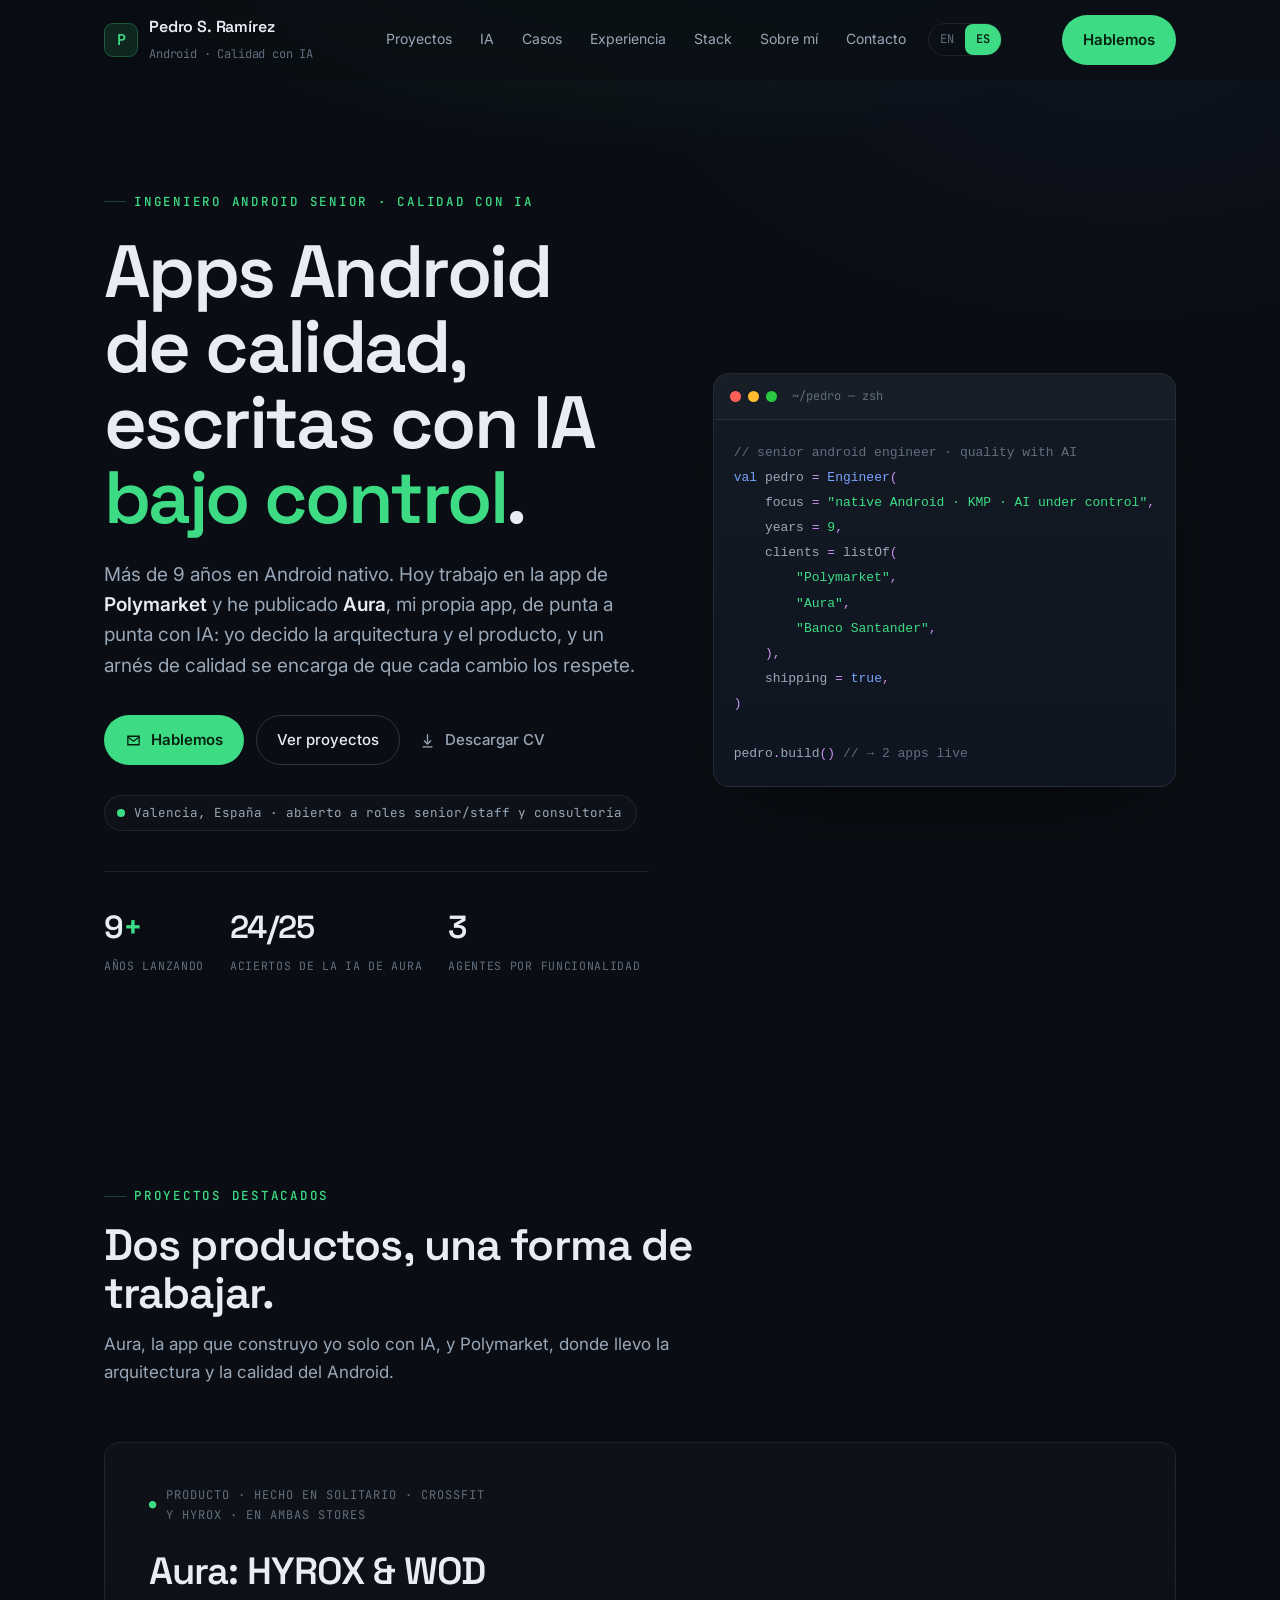
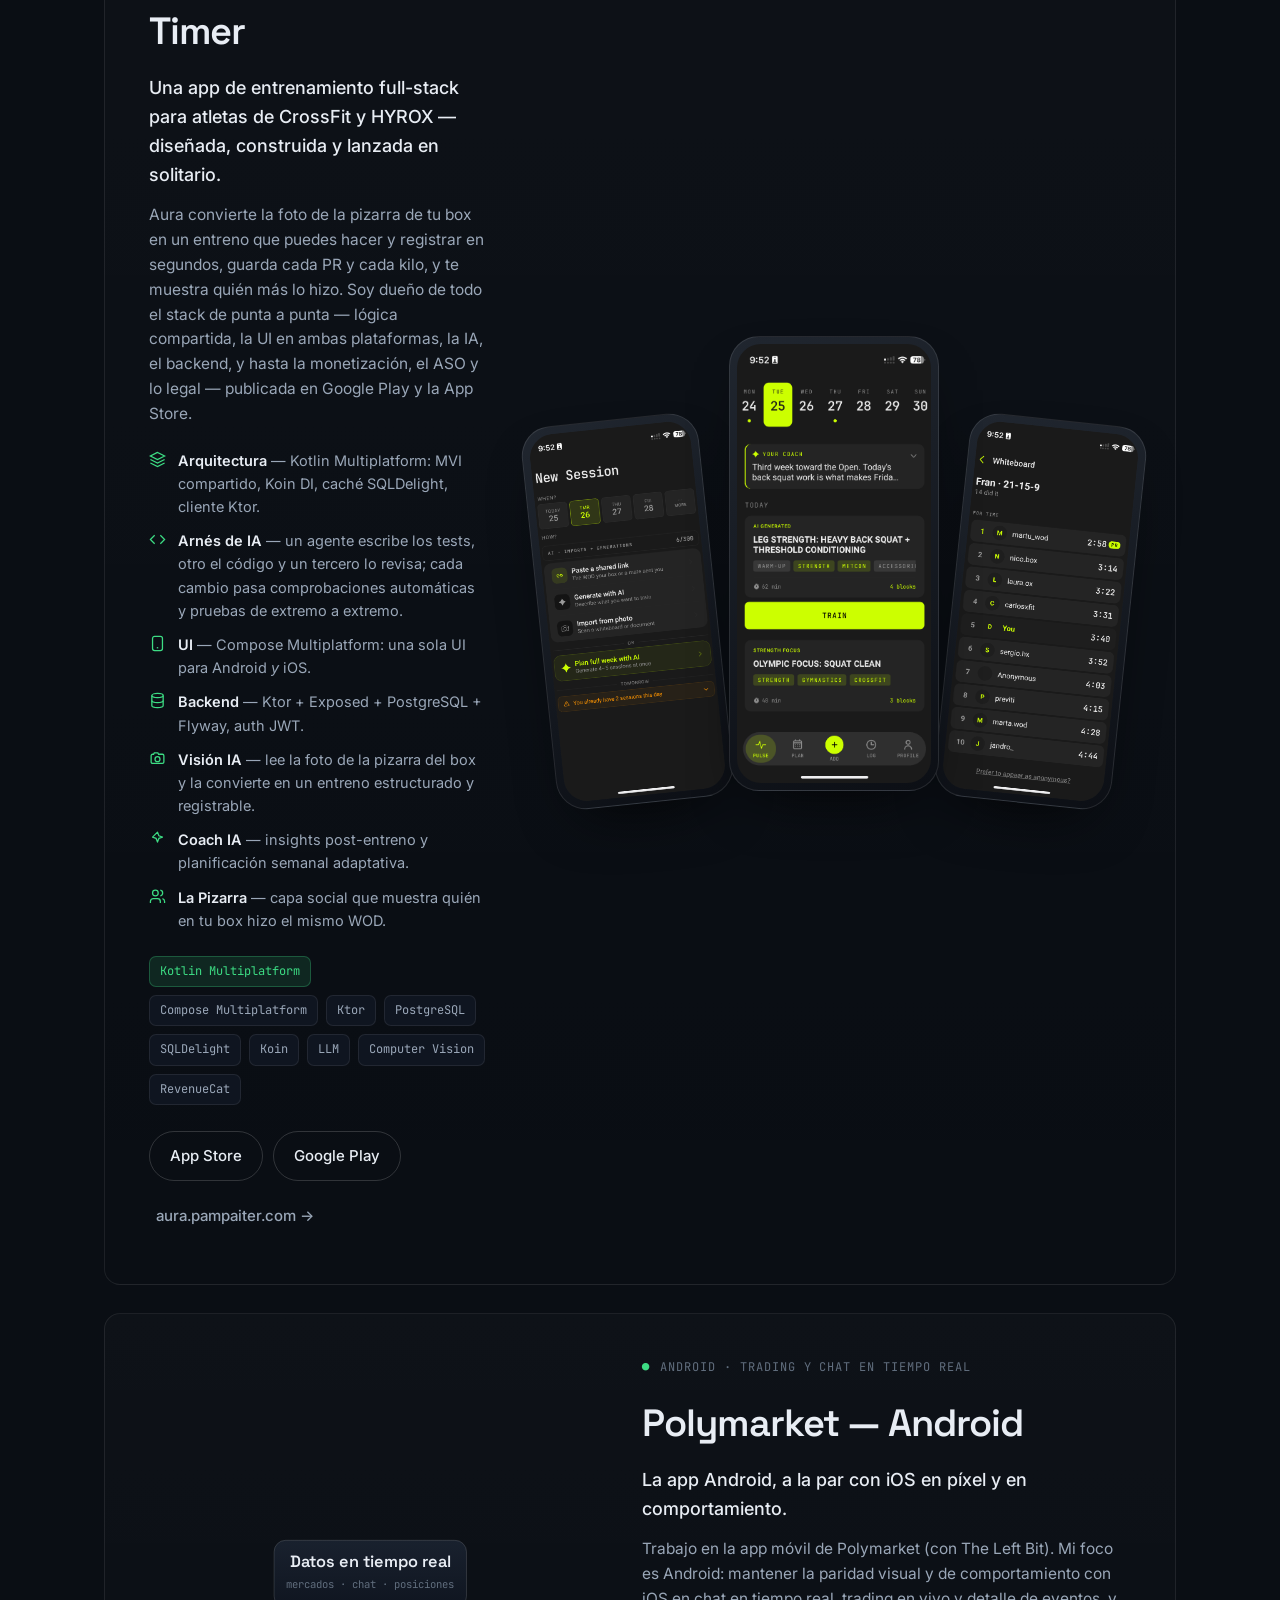
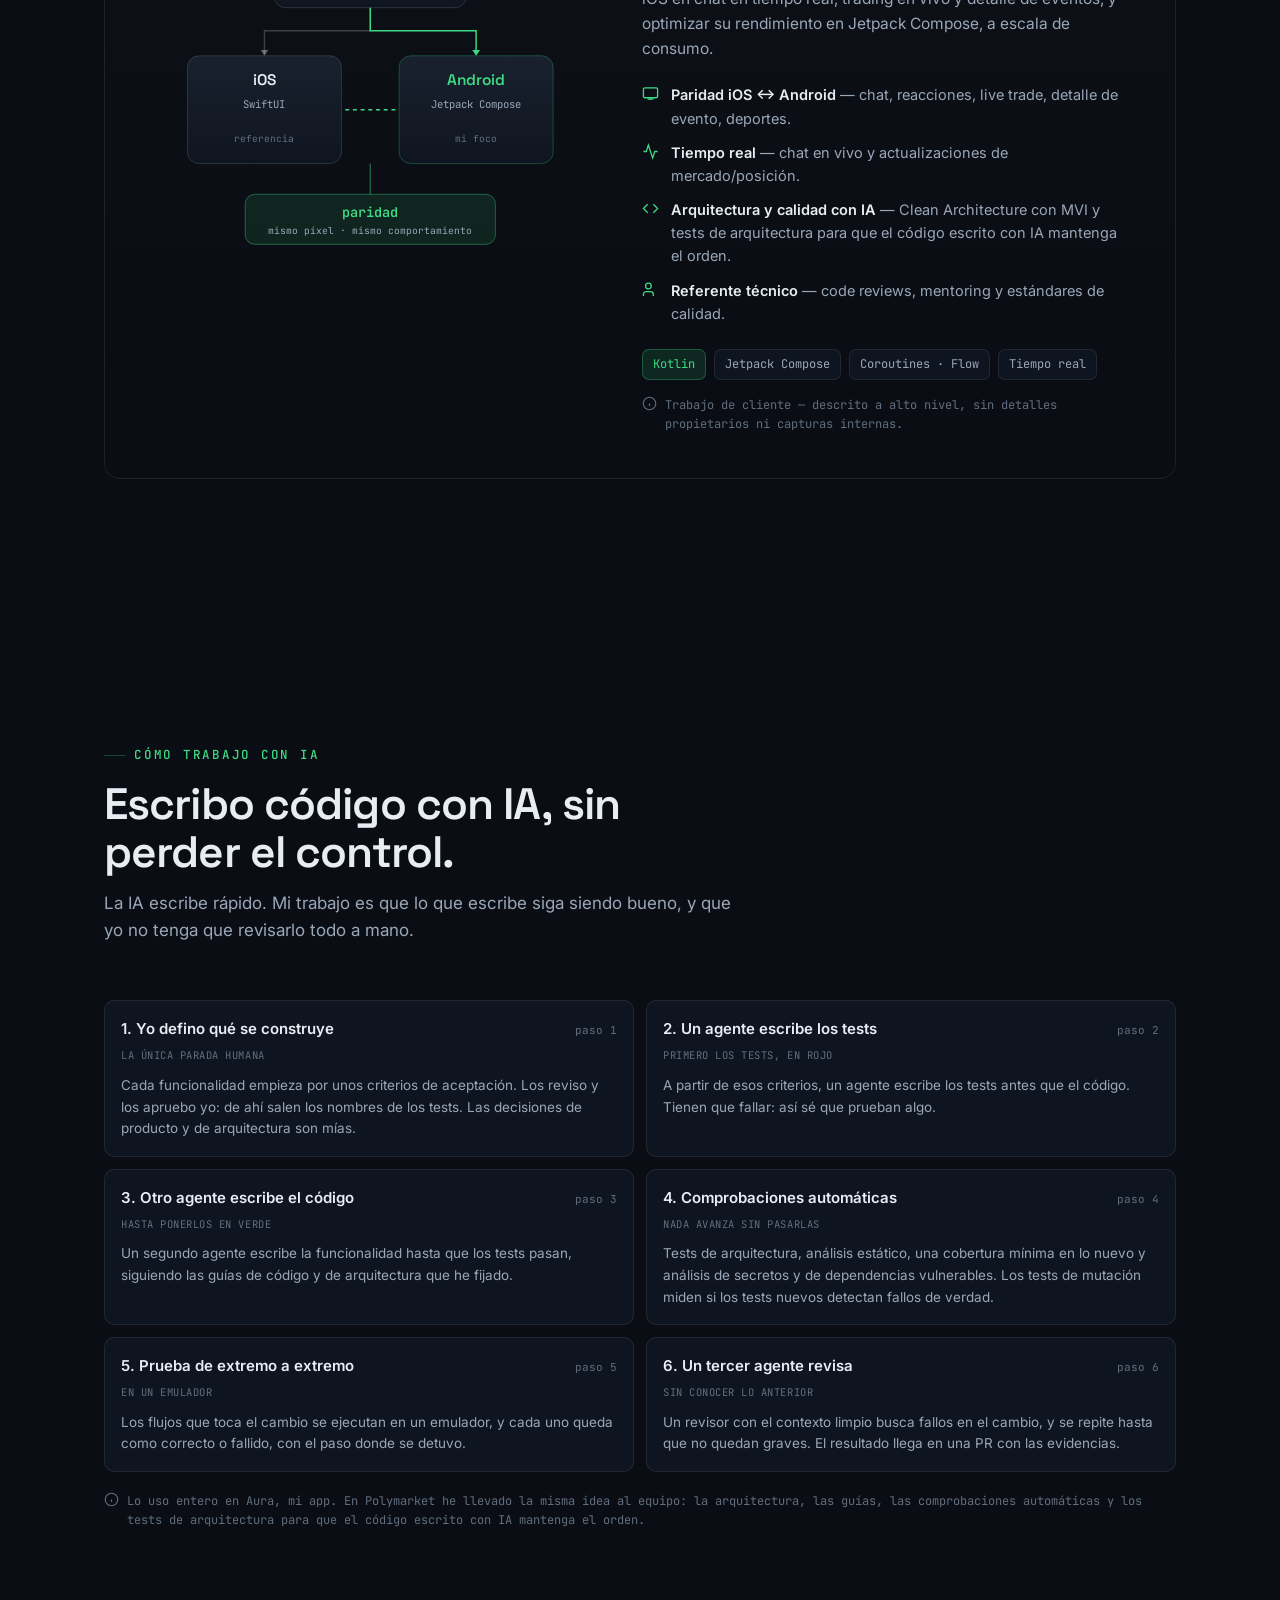
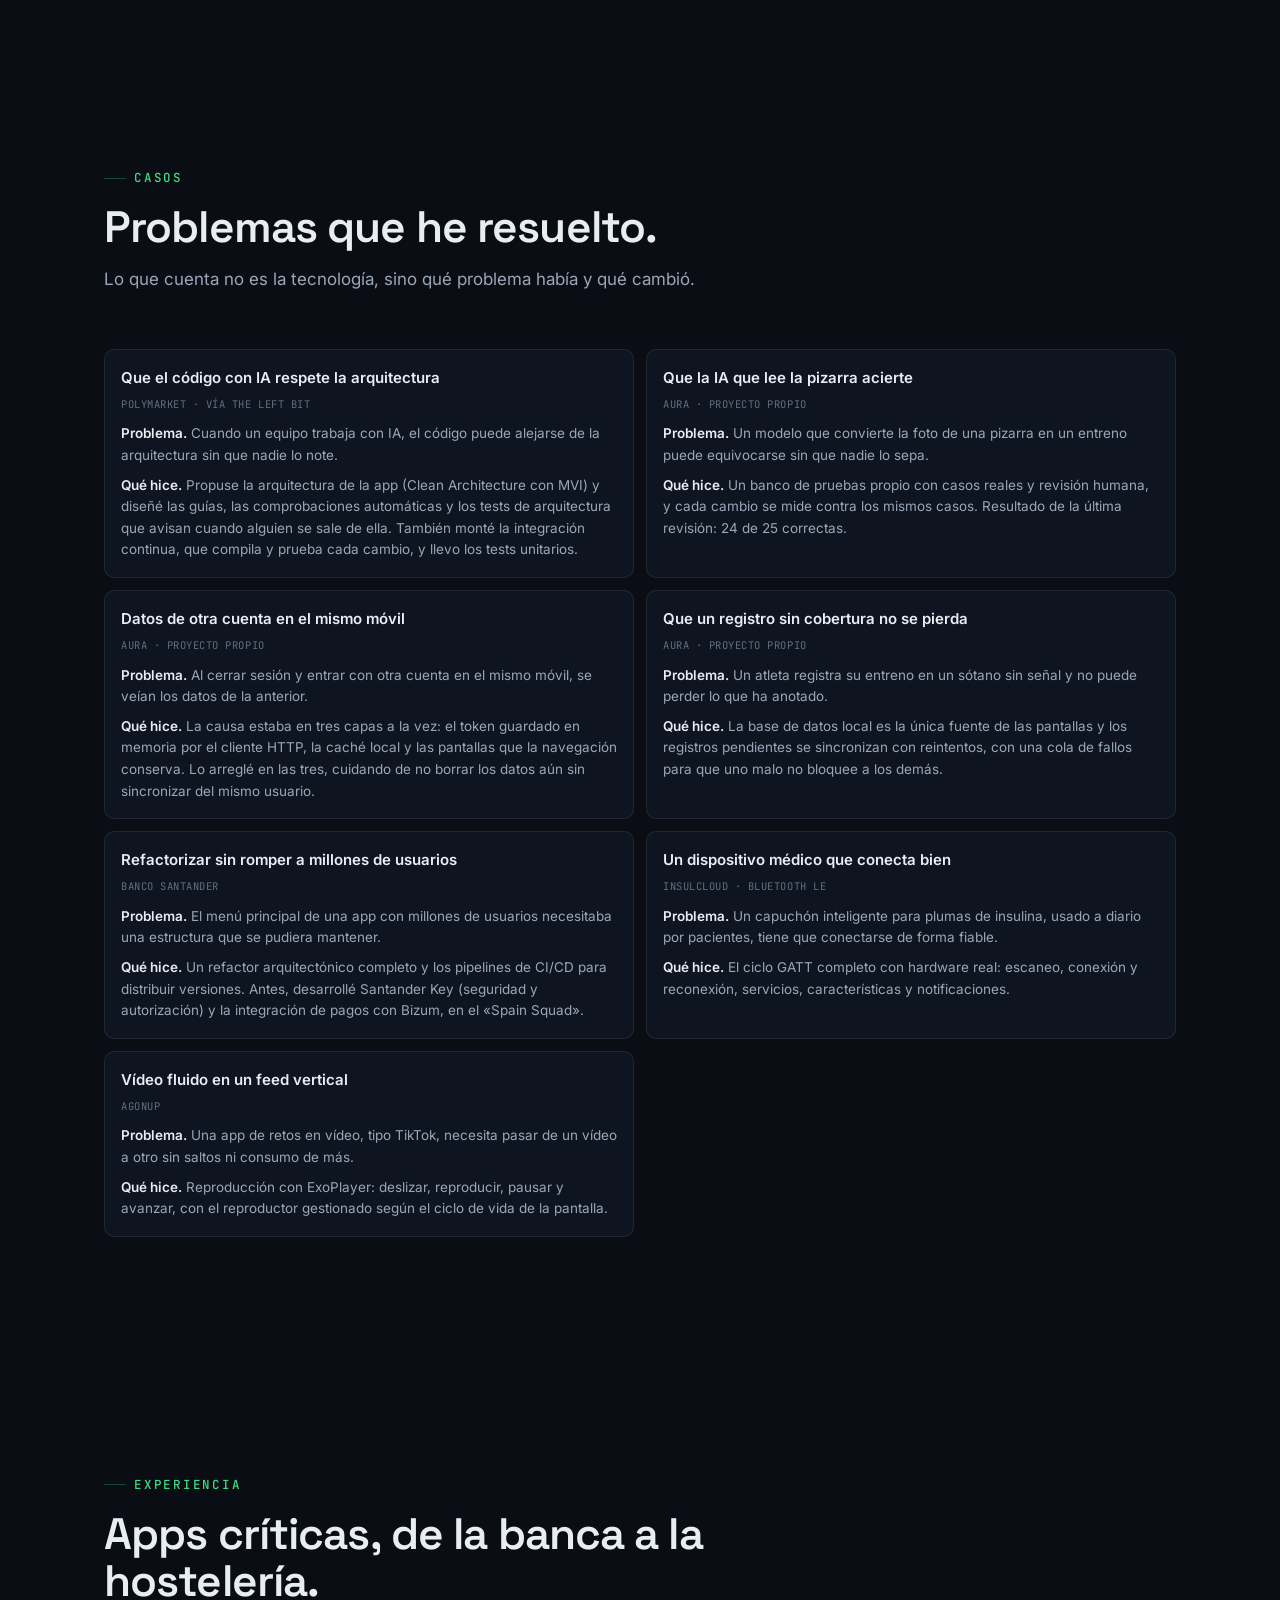
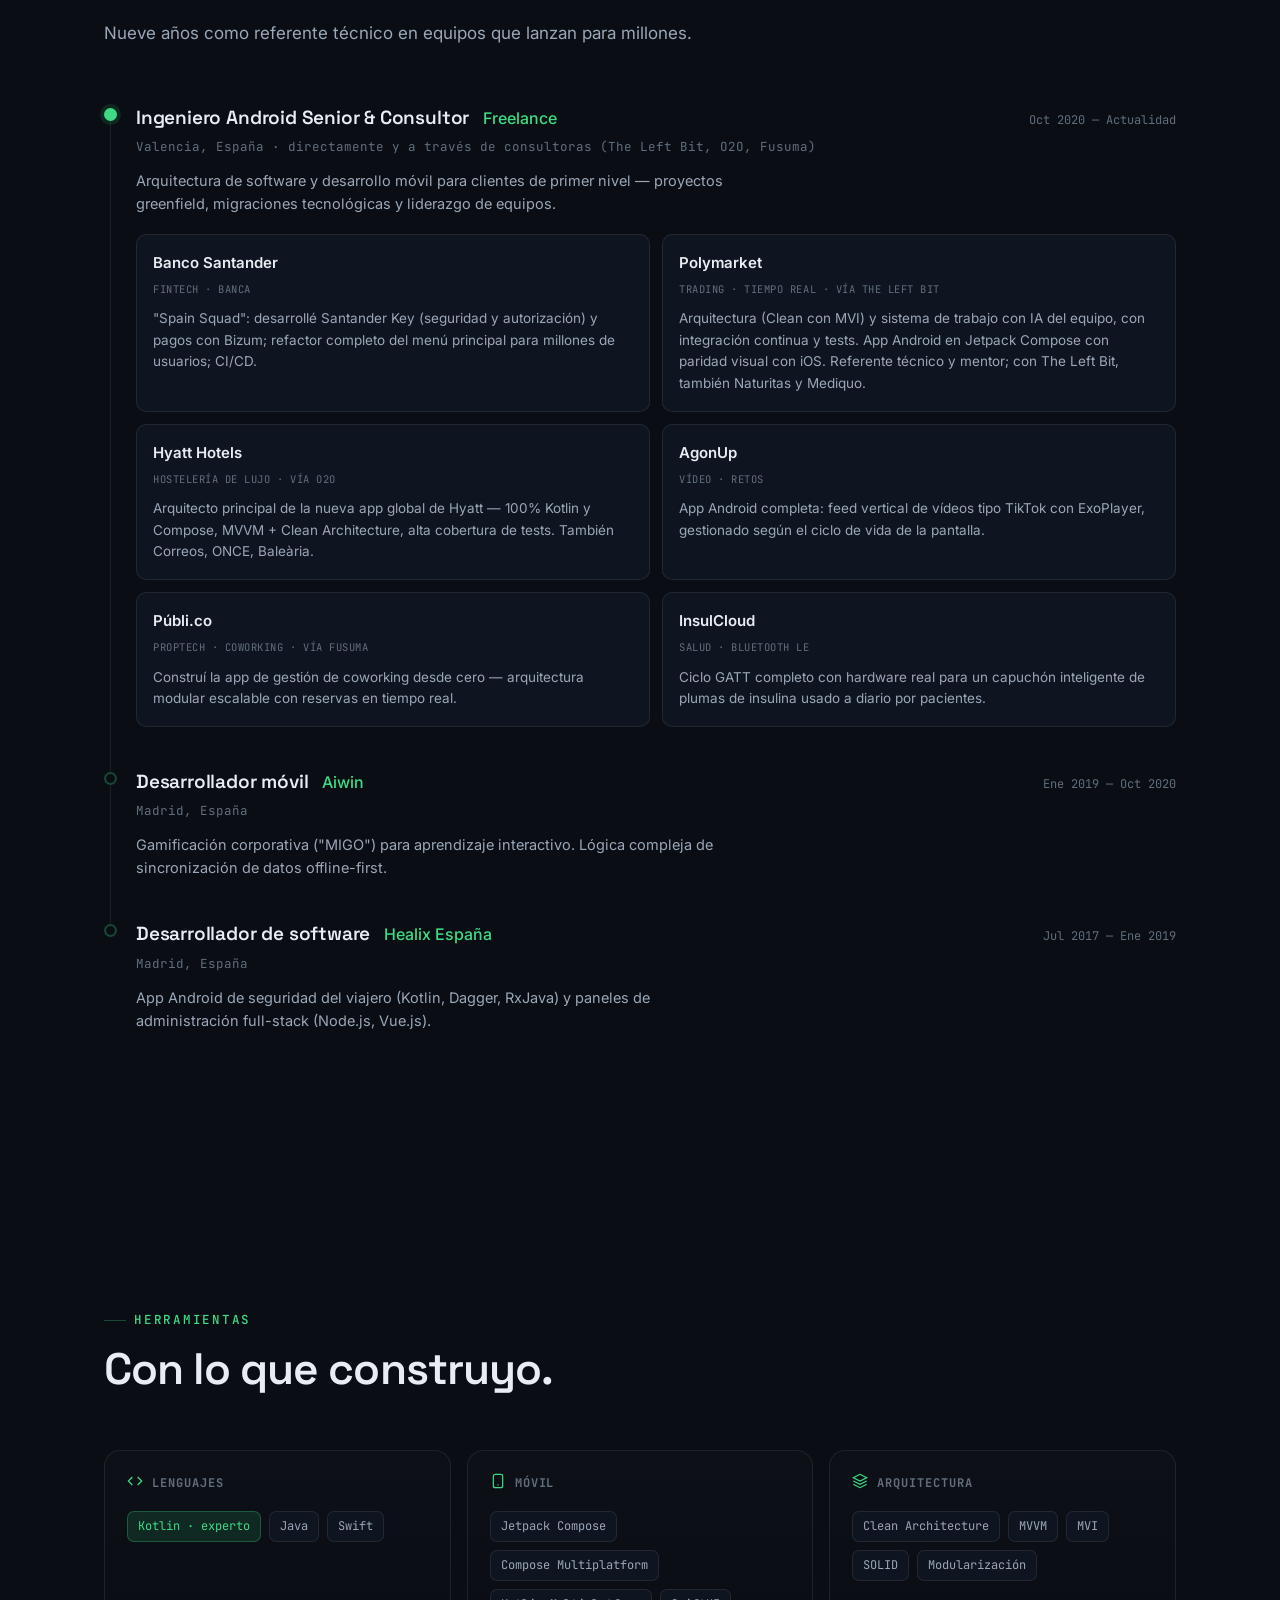
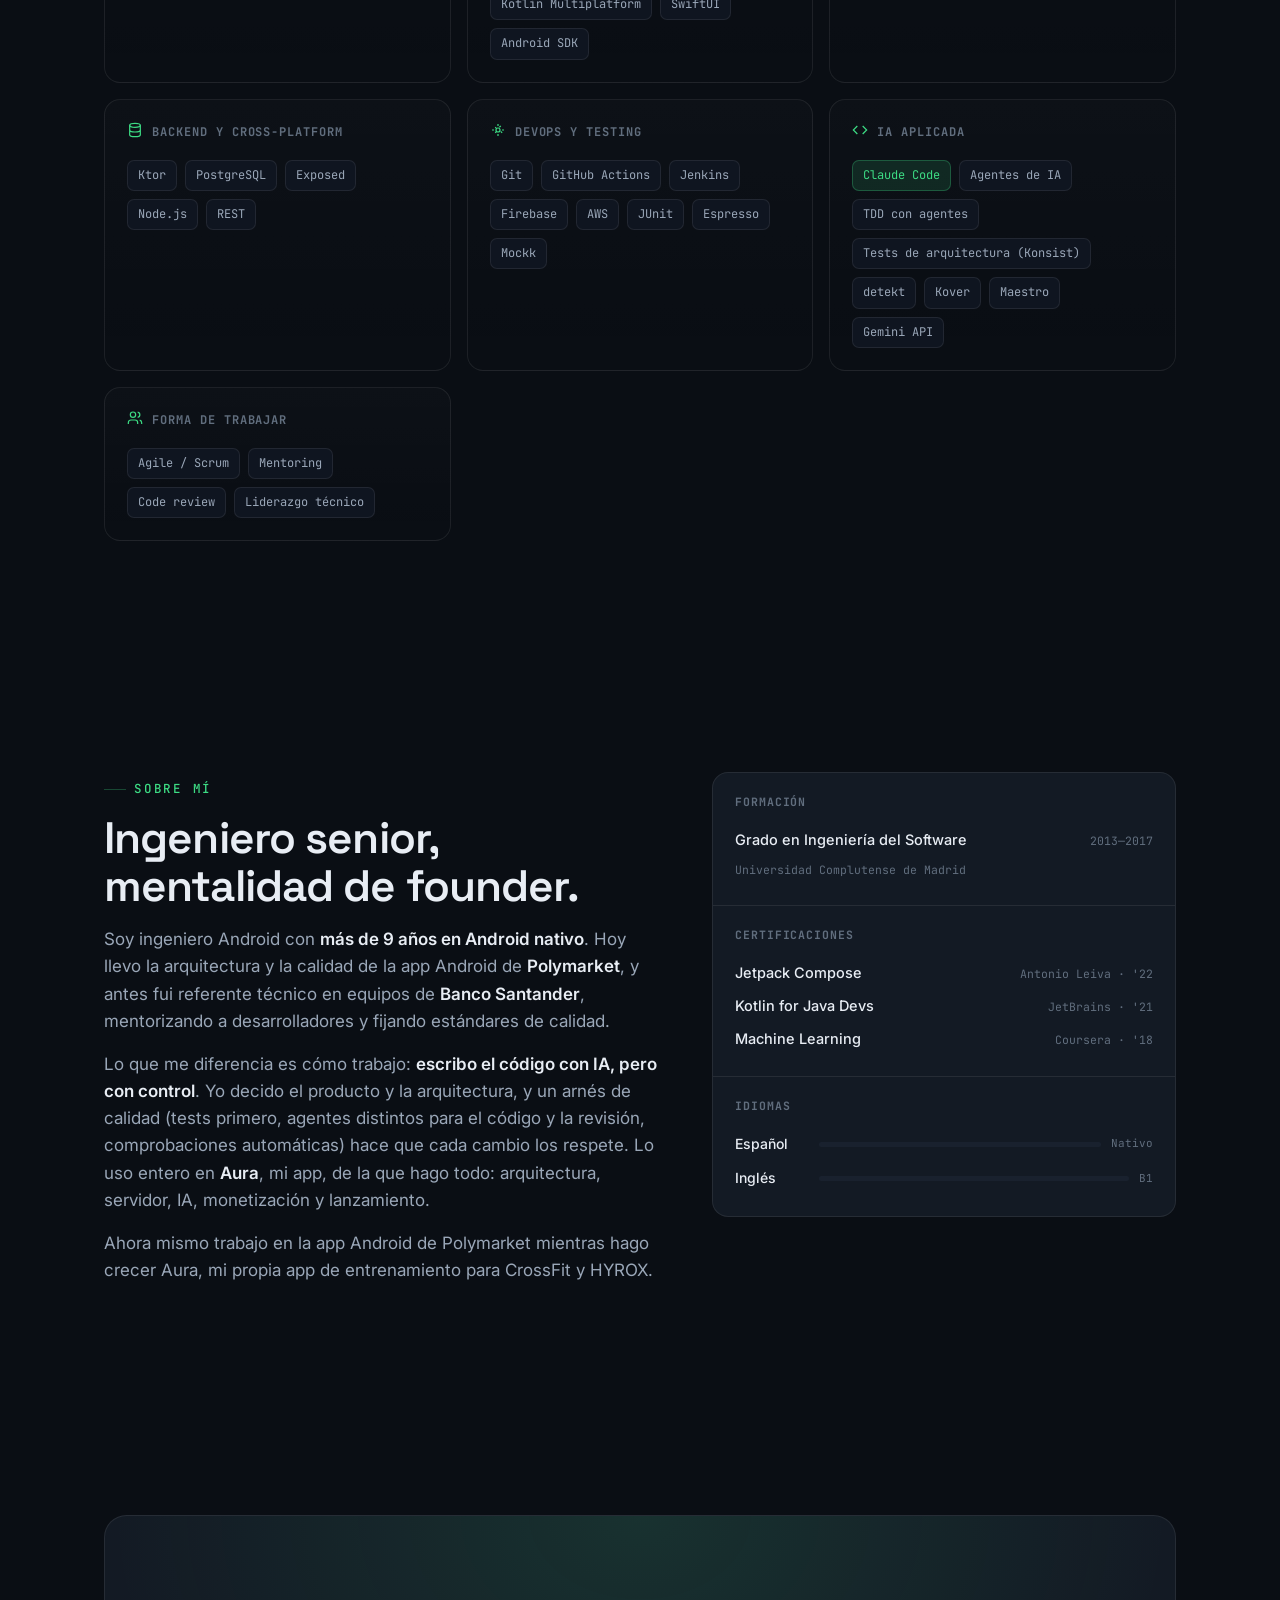
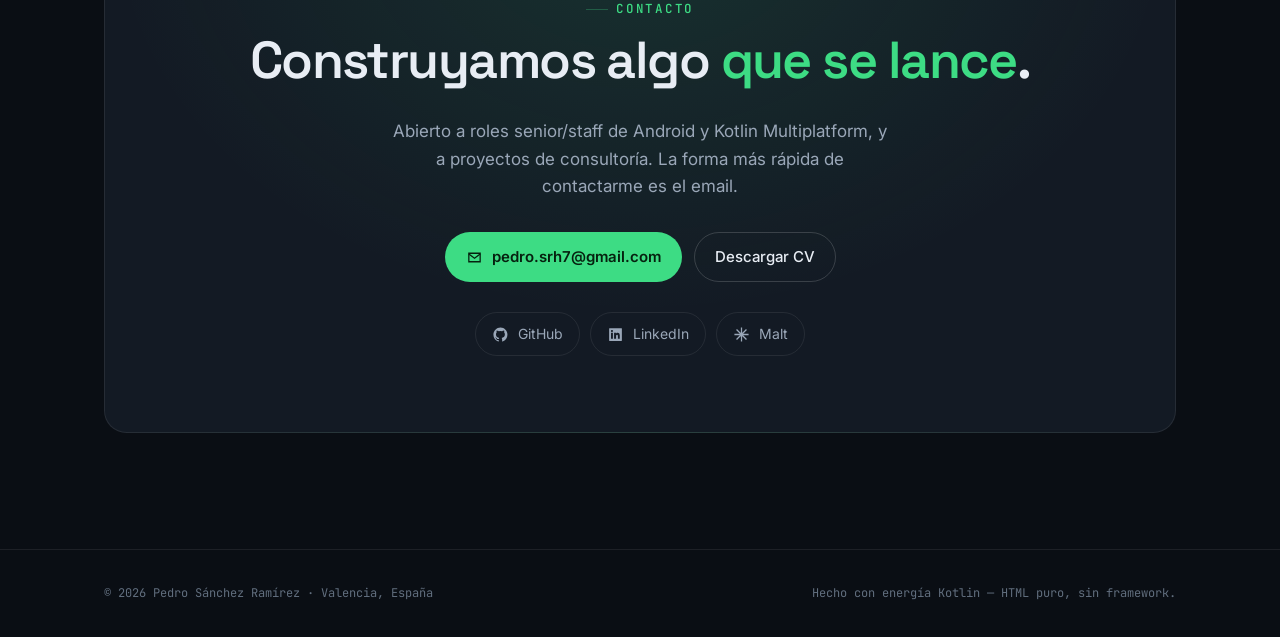
==== commit 919985cc: "Put AI and the Aura and Polymarket work first New hero, a "how I work with AI" section, a problems-s" ====
--- a/index.es.html
+++ b/index.es.html
@@ -3,8 +3,8 @@
 <head>
 <meta charset="UTF-8" />
 <meta name="viewport" content="width=device-width, initial-scale=1" />
-<title>Pedro Sánchez Ramírez — Ingeniero Android Senior y Arquitecto Móvil</title>
-<meta name="description" content="Ingeniero Android senior y arquitecto móvil con más de 9 años lanzando apps críticas para Banco Santander, Hyatt y Polymarket — y Aura, una app de entrenamiento HYROX &amp; WOD para atletas funcionales, construida y lanzada en solitario con Kotlin Multiplatform." />
+<title>Pedro Sánchez Ramírez — Ingeniero Android Senior · Calidad con IA</title>
+<meta name="description" content="Ingeniero Android senior con más de 9 años de experiencia. Trabajo en la app de Polymarket y he publicado Aura, mi app de entrenamiento con IA, escrita con un arnés de calidad: tests primero, agentes que escriben y revisan, y comprobaciones automáticas." />
 <meta name="author" content="Pedro Sánchez Ramírez" />
 <meta name="theme-color" content="#0A0E14" />
 <link rel="canonical" href="https://pedro.pampaiter.com/index.es.html" />
@@ -13,14 +13,14 @@
 <link rel="alternate" hreflang="x-default" href="https://pedro.pampaiter.com/" />
 
 <meta property="og:type" content="website" />
-<meta property="og:title" content="Pedro Sánchez Ramírez — Ingeniero Android Senior y Arquitecto Móvil" />
-<meta property="og:description" content="Más de 9 años lanzando apps nativas de Android y Kotlin Multiplatform — de Santander y Hyatt a Polymarket, y Aura, la app de entrenamiento para CrossFit y HYROX que construí en solitario." />
+<meta property="og:title" content="Pedro Sánchez Ramírez — Ingeniero Android Senior · Calidad con IA" />
+<meta property="og:description" content="Android de calidad escrito con IA bajo control: Polymarket, Aura (mi app, publicada en Google Play y App Store) y un arnés de tests, arquitectura y revisión automática." />
 <meta property="og:url" content="https://pedro.pampaiter.com/index.es.html" />
 <meta property="og:locale" content="es_ES" />
 <meta property="og:locale:alternate" content="en_US" />
 <meta name="twitter:card" content="summary_large_image" />
-<meta name="twitter:title" content="Pedro Sánchez Ramírez — Ingeniero Android Senior y Arquitecto Móvil" />
-<meta name="twitter:description" content="Más de 9 años lanzando apps nativas de Android y Kotlin Multiplatform. Ingeniero-founder detrás de Aura." />
+<meta name="twitter:title" content="Pedro Sánchez Ramírez — Ingeniero Android Senior · Calidad con IA" />
+<meta name="twitter:description" content="Android de calidad escrito con IA bajo control. Polymarket y Aura." />
 
 <link rel="icon" href="data:image/svg+xml,%3Csvg xmlns='http://www.w3.org/2000/svg' viewBox='0 0 100 100'%3E%3Crect width='100' height='100' rx='24' fill='%230A0E14'/%3E%3Ctext x='50' y='70' font-family='monospace' font-size='60' font-weight='700' fill='%233DDC84' text-anchor='middle'%3EP%3C/text%3E%3C/svg%3E" />
 
@@ -33,7 +33,7 @@
   "@context": "https://schema.org",
   "@type": "Person",
   "name": "Pedro Sánchez Ramírez",
-  "jobTitle": "Ingeniero Android Senior y Arquitecto Móvil",
+  "jobTitle": "Ingeniero Android Senior · Calidad con IA",
   "url": "https://pedro.pampaiter.com/",
   "email": "pedro.srh7@gmail.com",
   "address": { "@type": "PostalAddress", "addressLocality": "Valencia", "addressCountry": "ES" },
@@ -54,10 +54,12 @@
   <div class="nav-inner">
     <a class="brand" href="#top" aria-label="Pedro Sánchez Ramírez — inicio">
       <span class="monogram">P</span>
-      <span>Pedro&nbsp;S.&nbsp;Ramírez <br><span class="sub">Android · Arquitecto móvil</span></span>
+      <span>Pedro&nbsp;S.&nbsp;Ramírez <br><span class="sub">Android · Calidad con IA</span></span>
     </a>
     <nav class="nav-links" id="navLinks" aria-label="Principal">
       <a href="#work">Proyectos</a>
+      <a href="#ai">IA</a>
+      <a href="#cases">Casos</a>
       <a href="#experience">Experiencia</a>
       <a href="#skills">Stack</a>
       <a href="#about">Sobre mí</a>
@@ -82,12 +84,10 @@
 <section class="hero container" id="hero">
   <div class="hero-grid">
     <div class="hero-copy">
-      <span class="eyebrow reveal">Ingeniero Android Senior · Arquitecto móvil</span>
-      <h1 class="reveal">Construyo productos móviles que <span class="accent">se lanzan</span>.</h1>
+      <span class="eyebrow reveal">Ingeniero Android Senior · Calidad con IA</span>
+      <h1 class="reveal">Apps Android de calidad, escritas con IA <span class="accent">bajo control</span>.</h1>
       <p class="hero-lead reveal">
-        Más de 9 años diseñando apps nativas de Android y <strong>Kotlin Multiplatform</strong> —
-        de <strong>Banco Santander</strong> y <strong>Hyatt</strong> a <strong>Polymarket</strong>,
-        y <strong>Aura</strong>, la app de entrenamiento para CrossFit y HYROX que diseñé, construí y lancé yo solo.
+        Más de 9 años en Android nativo. Hoy trabajo en la app de <strong>Polymarket</strong> y he publicado <strong>Aura</strong>, mi propia app, de punta a punta con IA: yo decido la arquitectura y el producto, y un arnés de calidad se encarga de que cada cambio los respete.
       </p>
       <div class="hero-actions reveal">
         <a href="#contact" class="btn btn-primary">
@@ -105,22 +105,22 @@
       </div>
       <div class="stat-row reveal">
         <div class="stat"><div class="num">9<span class="u">+</span></div><div class="lbl">Años lanzando</div></div>
-        <div class="stat"><div class="num">2</div><div class="lbl">Apps en las stores</div></div>
-        <div class="stat"><div class="num">Kotlin</div><div class="lbl">Experto · Compose · KMP</div></div>
+        <div class="stat"><div class="num">24/25</div><div class="lbl">Aciertos de la IA de Aura</div></div>
+        <div class="stat"><div class="num">3</div><div class="lbl">Agentes por funcionalidad</div></div>
       </div>
     </div>
 
     <div class="hero-visual reveal">
       <div class="hero-card">
         <div class="bar"><i></i><i></i><i></i><span>~/pedro — zsh</span></div>
-        <pre><code><span class="c">// senior android engineer &amp; mobile architect</span>
+        <pre><code><span class="c">// senior android engineer · quality with AI</span>
 <span class="k">val</span> pedro <span class="p">=</span> <span class="k">Engineer</span><span class="p">(</span>
-    focus <span class="p">=</span> <span class="s">"native Android · KMP · Compose"</span><span class="p">,</span>
+    focus <span class="p">=</span> <span class="s">"native Android · KMP · AI under control"</span><span class="p">,</span>
     years <span class="p">=</span> <span class="s">9</span><span class="p">,</span>
     clients <span class="p">=</span> listOf<span class="p">(</span>
+        <span class="s">"Polymarket"</span><span class="p">,</span>
+        <span class="s">"Aura"</span><span class="p">,</span>
         <span class="s">"Banco Santander"</span><span class="p">,</span>
-        <span class="s">"Hyatt Hotels"</span><span class="p">,</span>
-        <span class="s">"Polymarket"</span><span class="p">,</span>
     <span class="p">)</span><span class="p">,</span>
     shipping <span class="p">=</span> <span class="k">true</span><span class="p">,</span>
 <span class="p">)</span>
@@ -135,8 +135,8 @@
 <section id="work" class="container">
   <div class="section-head reveal">
     <span class="eyebrow">Proyectos destacados</span>
-    <h2 class="section-title">Dos productos, una obsesión: lanzar.</h2>
-    <p class="section-subtitle">Un producto que construí de principio a fin, y Android en tiempo real a escala de consumo.</p>
+    <h2 class="section-title">Dos productos, una forma de trabajar.</h2>
+    <p class="section-subtitle">Aura, la app que construyo yo solo con IA, y Polymarket, donde llevo la arquitectura y la calidad del Android.</p>
   </div>
 
   <!-- Aura -->
@@ -150,11 +150,11 @@
           Aura convierte la foto de la pizarra de tu box en un entreno que puedes hacer y registrar en
           segundos, guarda cada PR y cada kilo, y te muestra quién más lo hizo. Soy dueño de todo el
           stack de punta a punta — lógica compartida, la UI en ambas plataformas, la IA, el backend, y
-          hasta la monetización, el ASO y lo legal — publicada en Google Play y la App Store bajo mi
-          propia empresa, Pampa.
+          hasta la monetización, el ASO y lo legal — publicada en Google Play y la App Store.
         </p>
         <ul class="highlights">
           <li><span class="ic"><svg viewBox="0 0 24 24" fill="none" stroke="currentColor" stroke-width="1.8"><path d="M12 2 2 7l10 5 10-5-10-5Z"/><path d="m2 17 10 5 10-5"/><path d="m2 12 10 5 10-5"/></svg></span><span><b>Arquitectura</b> — Kotlin Multiplatform: MVI compartido, Koin DI, caché SQLDelight, cliente Ktor.</span></li>
+          <li><span class="ic"><svg viewBox="0 0 24 24" fill="none" stroke="currentColor" stroke-width="1.8"><path d="m8 6-6 6 6 6"/><path d="m16 6 6 6-6 6"/></svg></span><span><b>Arnés de IA</b> — un agente escribe los tests, otro el código y un tercero lo revisa; cada cambio pasa comprobaciones automáticas y pruebas de extremo a extremo.</span></li>
           <li><span class="ic"><svg viewBox="0 0 24 24" fill="none" stroke="currentColor" stroke-width="1.8"><rect x="5" y="2" width="14" height="20" rx="3"/><path d="M11 18h2"/></svg></span><span><b>UI</b> — Compose Multiplatform: una sola UI para Android <em>y</em> iOS.</span></li>
           <li><span class="ic"><svg viewBox="0 0 24 24" fill="none" stroke="currentColor" stroke-width="1.8"><ellipse cx="12" cy="5" rx="8" ry="3"/><path d="M4 5v14c0 1.7 3.6 3 8 3s8-1.3 8-3V5"/><path d="M4 12c0 1.7 3.6 3 8 3s8-1.3 8-3"/></svg></span><span><b>Backend</b> — Ktor + Exposed + PostgreSQL + Flyway, auth JWT.</span></li>
           <li><span class="ic"><svg viewBox="0 0 24 24" fill="none" stroke="currentColor" stroke-width="1.8"><path d="M3 8a2 2 0 0 1 2-2h1.5l1-2h5l1 2H19a2 2 0 0 1 2 2v9a2 2 0 0 1-2 2H5a2 2 0 0 1-2-2z"/><circle cx="12" cy="13" r="3.5"/></svg></span><span><b>Visión IA</b> — lee la foto de la pizarra del box y la convierte en un entreno estructurado y registrable.</span></li>
@@ -203,7 +203,7 @@
         <ul class="highlights">
           <li><span class="ic"><svg viewBox="0 0 24 24" fill="none" stroke="currentColor" stroke-width="1.8"><rect x="2" y="4" width="20" height="14" rx="2"/><path d="M8 20h8M12 18v2"/></svg></span><span><b>Paridad iOS ↔ Android</b> — chat, reacciones, live trade, detalle de evento, deportes.</span></li>
           <li><span class="ic"><svg viewBox="0 0 24 24" fill="none" stroke="currentColor" stroke-width="1.8"><path d="M22 12h-4l-3 9L9 3l-3 9H2"/></svg></span><span><b>Tiempo real</b> — chat en vivo y actualizaciones de mercado/posición.</span></li>
-          <li><span class="ic"><svg viewBox="0 0 24 24" fill="none" stroke="currentColor" stroke-width="1.8"><path d="m8 6-6 6 6 6"/><path d="m16 6 6 6-6 6"/></svg></span><span><b>Rendimiento en Compose</b> — listas y pantallas que se actualizan sin parar, fluidas.</span></li>
+          <li><span class="ic"><svg viewBox="0 0 24 24" fill="none" stroke="currentColor" stroke-width="1.8"><path d="m8 6-6 6 6 6"/><path d="m16 6 6 6-6 6"/></svg></span><span><b>Arquitectura y calidad con IA</b> — Clean Architecture con MVI y tests de arquitectura para que el código escrito con IA mantenga el orden.</span></li>
           <li><span class="ic"><svg viewBox="0 0 24 24" fill="none" stroke="currentColor" stroke-width="1.8"><path d="M16 21v-2a4 4 0 0 0-4-4H6a4 4 0 0 0-4 4v2"/><circle cx="9" cy="7" r="4"/></svg></span><span><b>Referente técnico</b> — code reviews, mentoring y estándares de calidad.</span></li>
         </ul>
         <div class="tags">
@@ -252,6 +252,104 @@
   </article>
 </section>
 
+<!-- ============ AI ============ -->
+<section id="ai" class="container">
+  <div class="section-head reveal">
+    <span class="eyebrow">Cómo trabajo con IA</span>
+    <h2 class="section-title">Escribo código con IA, sin perder el control.</h2>
+    <p class="section-subtitle">La IA escribe rápido. Mi trabajo es que lo que escribe siga siendo bueno, y que yo no tenga que revisarlo todo a mano.</p>
+  </div>
+  <div class="client-cards reveal">
+    <div class="client-card">
+      <div class="cc-top"><span class="cc-name">1. Yo defino qué se construye</span><span class="cc-date">paso 1</span></div>
+      <span class="cc-sector">La única parada humana</span>
+      <p>Cada funcionalidad empieza por unos criterios de aceptación. Los reviso y los apruebo yo: de ahí salen los nombres de los tests. Las decisiones de producto y de arquitectura son mías.</p>
+    </div>
+    <div class="client-card">
+      <div class="cc-top"><span class="cc-name">2. Un agente escribe los tests</span><span class="cc-date">paso 2</span></div>
+      <span class="cc-sector">Primero los tests, en rojo</span>
+      <p>A partir de esos criterios, un agente escribe los tests antes que el código. Tienen que fallar: así sé que prueban algo.</p>
+    </div>
+    <div class="client-card">
+      <div class="cc-top"><span class="cc-name">3. Otro agente escribe el código</span><span class="cc-date">paso 3</span></div>
+      <span class="cc-sector">Hasta ponerlos en verde</span>
+      <p>Un segundo agente escribe la funcionalidad hasta que los tests pasan, siguiendo las guías de código y de arquitectura que he fijado.</p>
+    </div>
+    <div class="client-card">
+      <div class="cc-top"><span class="cc-name">4. Comprobaciones automáticas</span><span class="cc-date">paso 4</span></div>
+      <span class="cc-sector">Nada avanza sin pasarlas</span>
+      <p>Tests de arquitectura, análisis estático, una cobertura mínima en lo nuevo y análisis de secretos y de dependencias vulnerables. Los tests de mutación miden si los tests nuevos detectan fallos de verdad.</p>
+    </div>
+    <div class="client-card">
+      <div class="cc-top"><span class="cc-name">5. Prueba de extremo a extremo</span><span class="cc-date">paso 5</span></div>
+      <span class="cc-sector">En un emulador</span>
+      <p>Los flujos que toca el cambio se ejecutan en un emulador, y cada uno queda como correcto o fallido, con el paso donde se detuvo.</p>
+    </div>
+    <div class="client-card">
+      <div class="cc-top"><span class="cc-name">6. Un tercer agente revisa</span><span class="cc-date">paso 6</span></div>
+      <span class="cc-sector">Sin conocer lo anterior</span>
+      <p>Un revisor con el contexto limpio busca fallos en el cambio, y se repite hasta que no quedan graves. El resultado llega en una PR con las evidencias.</p>
+    </div>
+  </div>
+  <div class="note-inline reveal" style="margin-top:20px">
+    <span class="ic"><svg viewBox="0 0 24 24" fill="none" stroke="currentColor" stroke-width="1.8"><circle cx="12" cy="12" r="10"/><path d="M12 16v-4M12 8h.01"/></svg></span>
+    <span>Lo uso entero en Aura, mi app. En Polymarket he llevado la misma idea al equipo: la arquitectura, las guías, las comprobaciones automáticas y los tests de arquitectura para que el código escrito con IA mantenga el orden.</span>
+  </div>
+</section>
+
+<!-- ============ CASES ============ -->
+<section id="cases" class="container">
+  <div class="section-head reveal">
+    <span class="eyebrow">Casos</span>
+    <h2 class="section-title">Problemas que he resuelto.</h2>
+    <p class="section-subtitle">Lo que cuenta no es la tecnología, sino qué problema había y qué cambió.</p>
+  </div>
+  <div class="client-cards reveal">
+    <div class="client-card">
+      <div class="cc-top"><span class="cc-name">Que el código con IA respete la arquitectura</span></div>
+      <span class="cc-sector">Polymarket · vía The Left Bit</span>
+      <p><b>Problema.</b> Cuando un equipo trabaja con IA, el código puede alejarse de la arquitectura sin que nadie lo note.</p>
+      <p><b>Qué hice.</b> Propuse la arquitectura de la app (Clean Architecture con MVI) y diseñé las guías, las comprobaciones automáticas y los tests de arquitectura que avisan cuando alguien se sale de ella. También monté la integración continua, que compila y prueba cada cambio, y llevo los tests unitarios.</p>
+    </div>
+    <div class="client-card">
+      <div class="cc-top"><span class="cc-name">Que la IA que lee la pizarra acierte</span></div>
+      <span class="cc-sector">Aura · proyecto propio</span>
+      <p><b>Problema.</b> Un modelo que convierte la foto de una pizarra en un entreno puede equivocarse sin que nadie lo sepa.</p>
+      <p><b>Qué hice.</b> Un banco de pruebas propio con casos reales y revisión humana, y cada cambio se mide contra los mismos casos. Resultado de la última revisión: 24 de 25 correctas.</p>
+    </div>
+    <div class="client-card">
+      <div class="cc-top"><span class="cc-name">Datos de otra cuenta en el mismo móvil</span></div>
+      <span class="cc-sector">Aura · proyecto propio</span>
+      <p><b>Problema.</b> Al cerrar sesión y entrar con otra cuenta en el mismo móvil, se veían los datos de la anterior.</p>
+      <p><b>Qué hice.</b> La causa estaba en tres capas a la vez: el token guardado en memoria por el cliente HTTP, la caché local y las pantallas que la navegación conserva. Lo arreglé en las tres, cuidando de no borrar los datos aún sin sincronizar del mismo usuario.</p>
+    </div>
+    <div class="client-card">
+      <div class="cc-top"><span class="cc-name">Que un registro sin cobertura no se pierda</span></div>
+      <span class="cc-sector">Aura · proyecto propio</span>
+      <p><b>Problema.</b> Un atleta registra su entreno en un sótano sin señal y no puede perder lo que ha anotado.</p>
+      <p><b>Qué hice.</b> La base de datos local es la única fuente de las pantallas y los registros pendientes se sincronizan con reintentos, con una cola de fallos para que uno malo no bloquee a los demás.</p>
+    </div>
+    <div class="client-card">
+      <div class="cc-top"><span class="cc-name">Refactorizar sin romper a millones de usuarios</span></div>
+      <span class="cc-sector">Banco Santander</span>
+      <p><b>Problema.</b> El menú principal de una app con millones de usuarios necesitaba una estructura que se pudiera mantener.</p>
+      <p><b>Qué hice.</b> Un refactor arquitectónico completo y los pipelines de CI/CD para distribuir versiones. Antes, desarrollé Santander Key (seguridad y autorización) y la integración de pagos con Bizum, en el «Spain Squad».</p>
+    </div>
+    <div class="client-card">
+      <div class="cc-top"><span class="cc-name">Un dispositivo médico que conecta bien</span></div>
+      <span class="cc-sector">InsulCloud · Bluetooth LE</span>
+      <p><b>Problema.</b> Un capuchón inteligente para plumas de insulina, usado a diario por pacientes, tiene que conectarse de forma fiable.</p>
+      <p><b>Qué hice.</b> El ciclo GATT completo con hardware real: escaneo, conexión y reconexión, servicios, características y notificaciones.</p>
+    </div>
+    <div class="client-card">
+      <div class="cc-top"><span class="cc-name">Vídeo fluido en un feed vertical</span></div>
+      <span class="cc-sector">AgonUp</span>
+      <p><b>Problema.</b> Una app de retos en vídeo, tipo TikTok, necesita pasar de un vídeo a otro sin saltos ni consumo de más.</p>
+      <p><b>Qué hice.</b> Reproducción con ExoPlayer: deslizar, reproducir, pausar y avanzar, con el reproductor gestionado según el ciclo de vida de la pantalla.</p>
+    </div>
+  </div>
+</section>
+
 <!-- ============ EXPERIENCE ============ -->
 <section id="experience" class="container">
   <div class="section-head reveal">
@@ -278,7 +376,7 @@
         <div class="client-card">
           <div class="cc-top"><span class="cc-name">Polymarket</span></div>
           <span class="cc-sector">Trading · Tiempo real · vía The Left Bit</span>
-          <p>App Android en Jetpack Compose con paridad visual con iOS. Referente técnico y mentor; con The Left Bit, también Naturitas y la migración del legacy de Mediquo.</p>
+          <p>Arquitectura (Clean con MVI) y sistema de trabajo con IA del equipo, con integración continua y tests. App Android en Jetpack Compose con paridad visual con iOS. Referente técnico y mentor; con The Left Bit, también Naturitas y Mediquo.</p>
         </div>
         <div class="client-card">
           <div class="cc-top"><span class="cc-name">Hyatt Hotels</span></div>
@@ -351,6 +449,10 @@
     <div class="skill-group reveal">
       <h4><span class="ic"><svg viewBox="0 0 24 24" fill="none" stroke="currentColor" stroke-width="1.8"><circle cx="12" cy="12" r="3"/><path d="M12 3v3m0 12v3m9-9h-3M6 12H3m13.2-6.2-2.1 2.1M9.9 14.1l-2.1 2.1m10.4 0-2.1-2.1M9.9 9.9 7.8 7.8"/></svg></span> DevOps y testing</h4>
       <div class="tags"><span class="tag">Git</span><span class="tag">GitHub Actions</span><span class="tag">Jenkins</span><span class="tag">Firebase</span><span class="tag">AWS</span><span class="tag">JUnit</span><span class="tag">Espresso</span><span class="tag">Mockk</span></div>
+    </div>
+    <div class="skill-group reveal">
+      <h4><span class="ic"><svg viewBox="0 0 24 24" fill="none" stroke="currentColor" stroke-width="1.8"><path d="m8 6-6 6 6 6"/><path d="m16 6 6 6-6 6"/></svg></span> IA aplicada</h4>
+      <div class="tags"><span class="tag tag--accent">Claude Code</span><span class="tag">Agentes de IA</span><span class="tag">TDD con agentes</span><span class="tag">Tests de arquitectura (Konsist)</span><span class="tag">detekt</span><span class="tag">Kover</span><span class="tag">Maestro</span><span class="tag">Gemini API</span></div>
     </div>
     <div class="skill-group reveal">
       <h4><span class="ic"><svg viewBox="0 0 24 24" fill="none" stroke="currentColor" stroke-width="1.8"><path d="M16 21v-2a4 4 0 0 0-4-4H6a4 4 0 0 0-4 4v2"/><circle cx="9" cy="7" r="4"/><path d="M22 21v-2a4 4 0 0 0-3-3.87M16 3.13A4 4 0 0 1 16 11"/></svg></span> Forma de trabajar</h4>
@@ -365,8 +467,8 @@
     <div class="about-text reveal">
       <span class="eyebrow">Sobre mí</span>
       <h2 class="section-title" style="margin-bottom:8px">Ingeniero senior, mentalidad de founder.</h2>
-      <p>Soy ingeniero de software con <strong>más de 9 años en Android nativo</strong>. He sido el referente técnico en equipos que entregaron apps críticas para <strong>Banco Santander</strong> y <strong>Hyatt</strong>, mentorizando a desarrolladores y fijando estándares de calidad por el camino.</p>
-      <p>Lo que me diferencia es que además <strong>construyo y lanzo mis propios productos de principio a fin</strong> — de la arquitectura y el backend a la UI, la IA, la monetización y el lanzamiento. Me importan de verdad la calidad del código, el rendimiento y una UX que se sienta natural.</p>
+      <p>Soy ingeniero Android con <strong>más de 9 años en Android nativo</strong>. Hoy llevo la arquitectura y la calidad de la app Android de <strong>Polymarket</strong>, y antes fui referente técnico en equipos de <strong>Banco Santander</strong>, mentorizando a desarrolladores y fijando estándares de calidad.</p>
+      <p>Lo que me diferencia es cómo trabajo: <strong>escribo el código con IA, pero con control</strong>. Yo decido el producto y la arquitectura, y un arnés de calidad (tests primero, agentes distintos para el código y la revisión, comprobaciones automáticas) hace que cada cambio los respete. Lo uso entero en <strong>Aura</strong>, mi app, de la que hago todo: arquitectura, servidor, IA, monetización y lanzamiento.</p>
       <p>Ahora mismo trabajo en la app Android de Polymarket mientras hago crecer Aura, mi propia app de entrenamiento para CrossFit y HYROX.</p>
     </div>
     <div class="info-card reveal">
--- a/assets/styles.css
+++ b/assets/styles.css
@@ -464,3 +464,5 @@
   .phone { --w: 150px !important; }
   .phones .phone:nth-child(1), .phones .phone:nth-child(3) { --w: 128px !important; }
 }
+
+.client-card p b { color: var(--text); font-weight: 600; }
